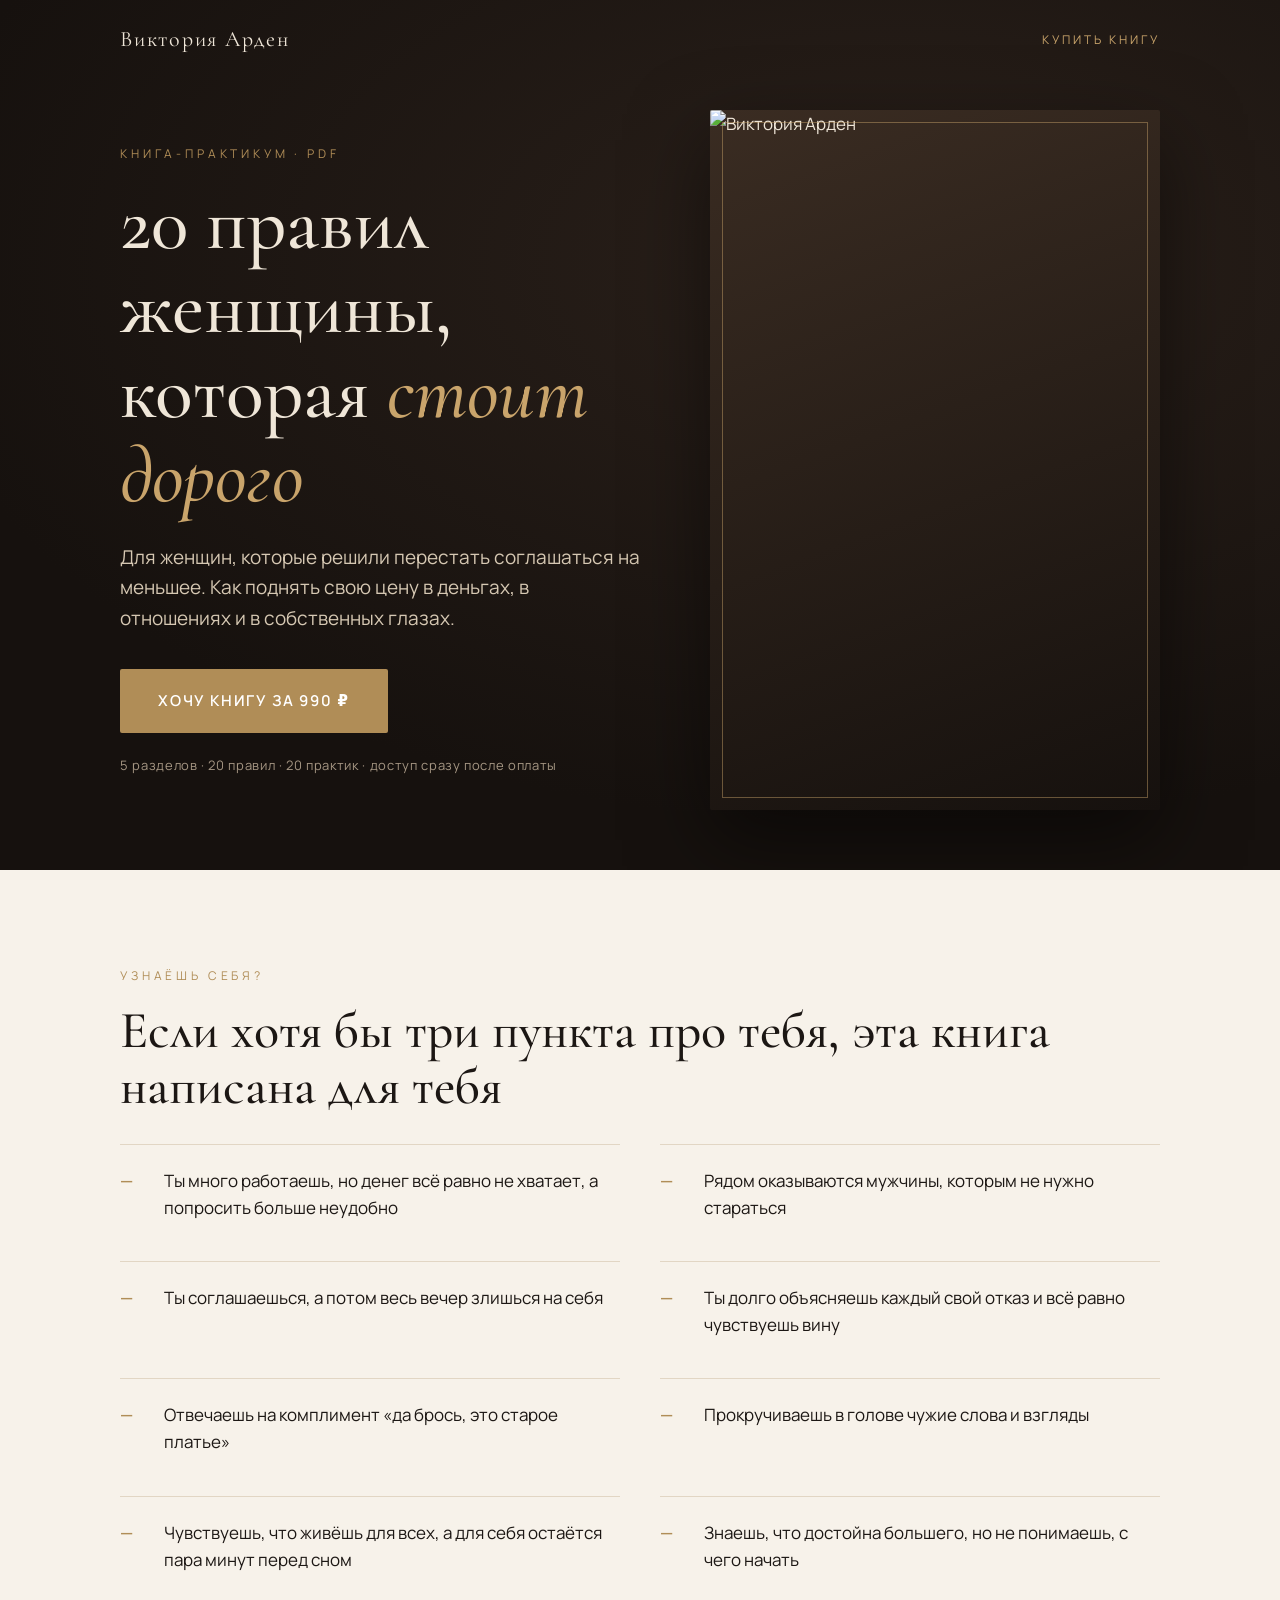
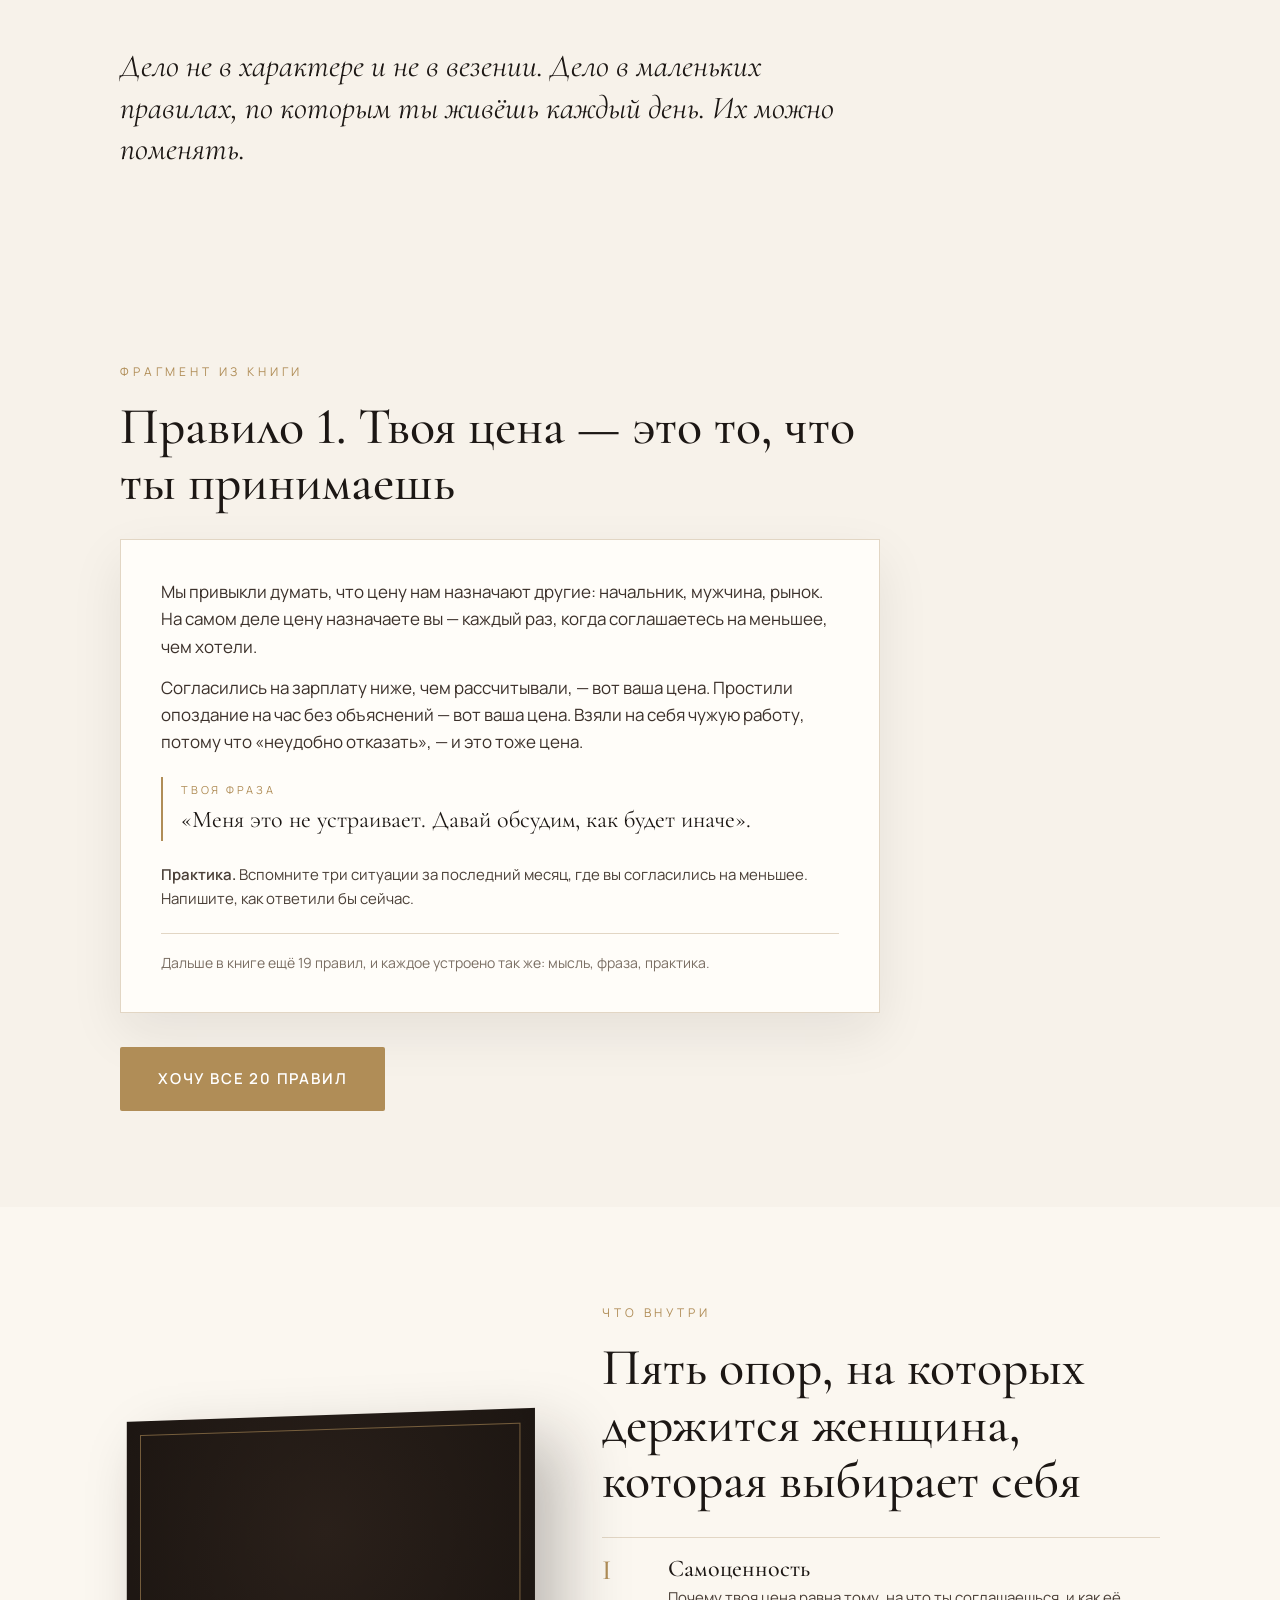
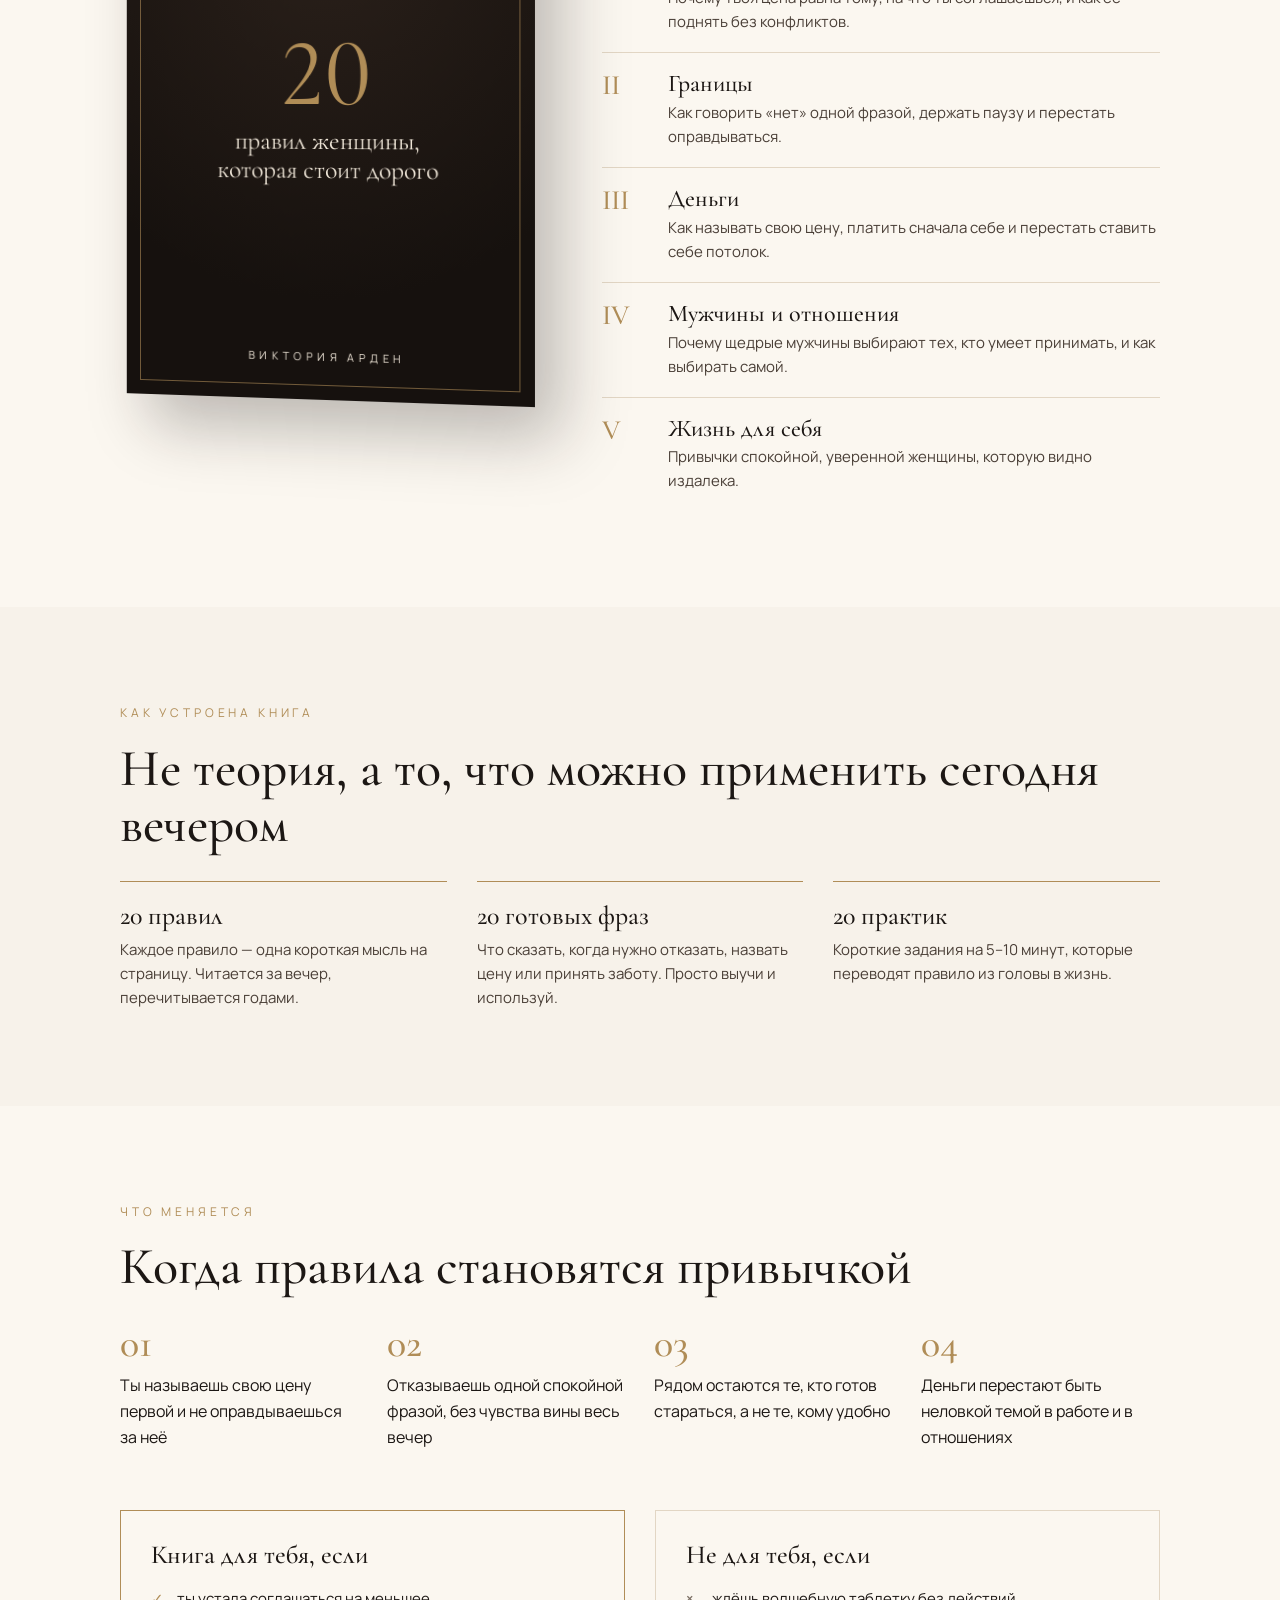
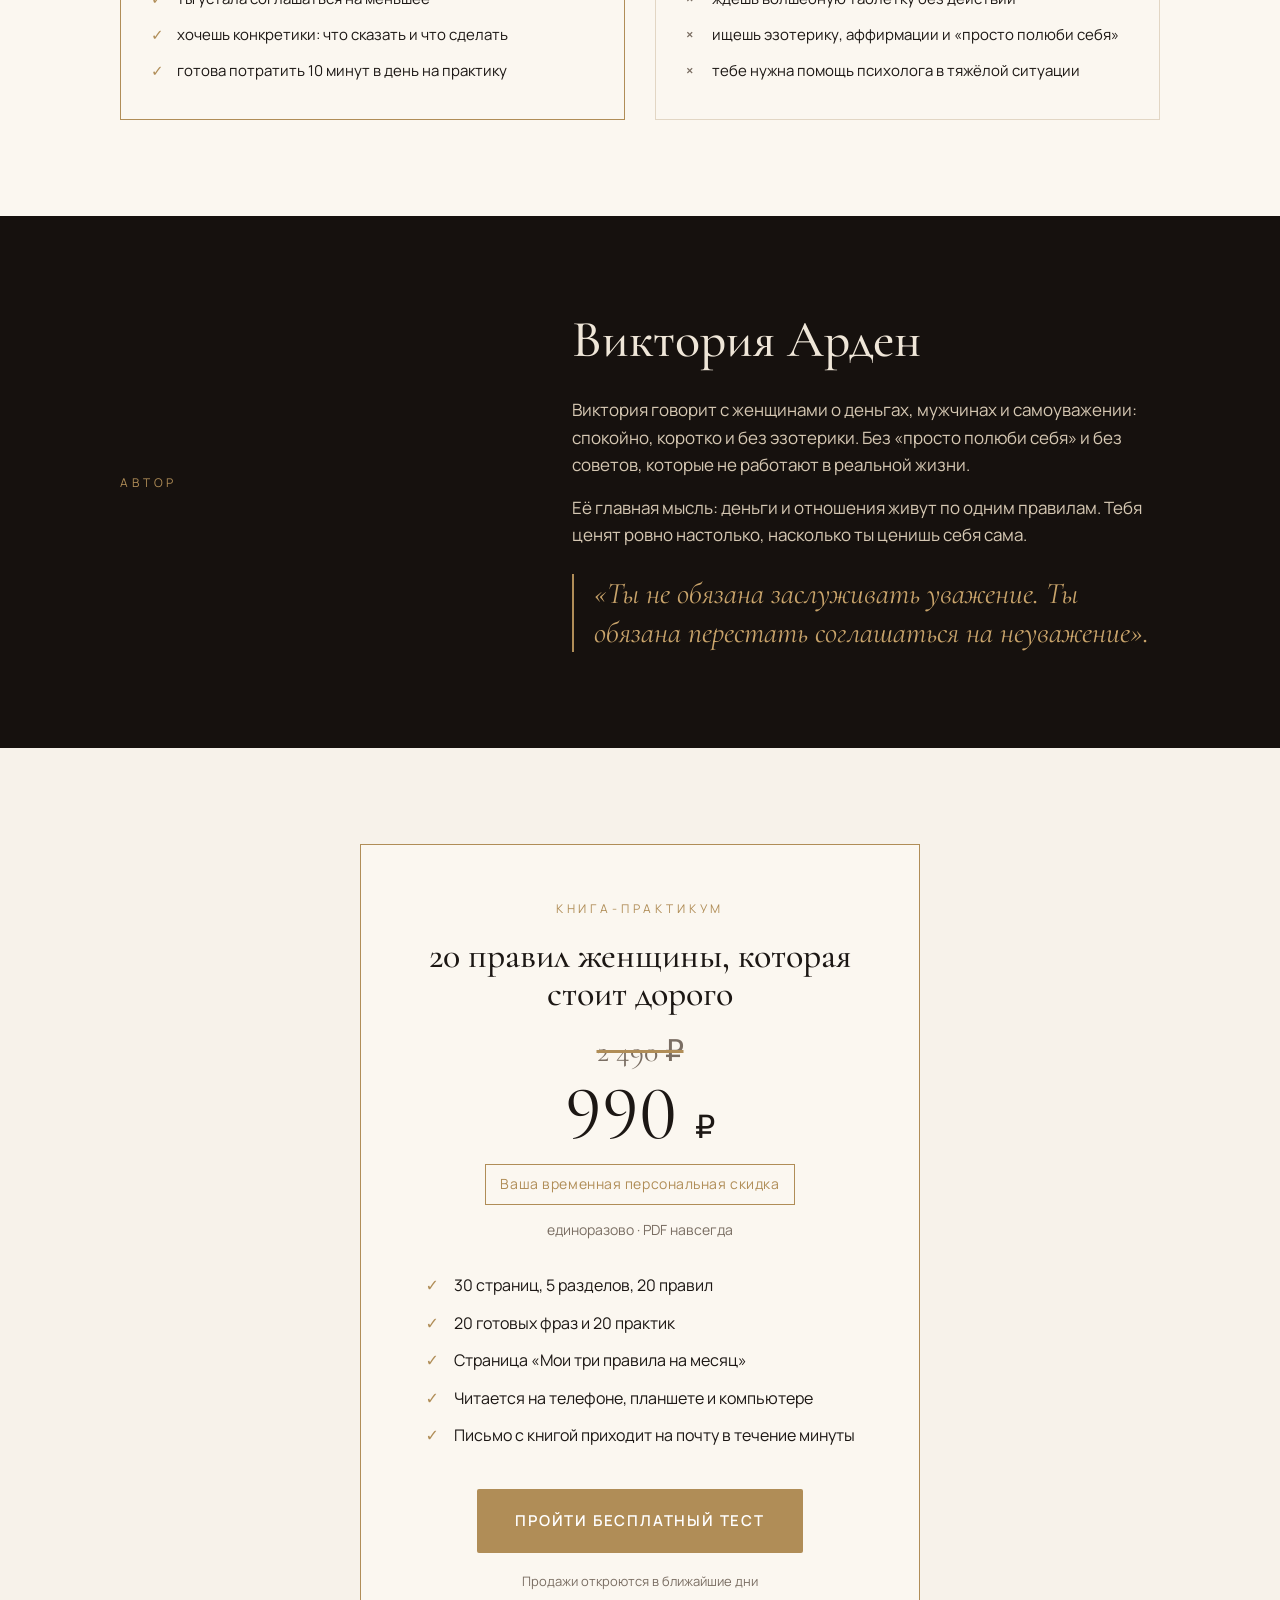
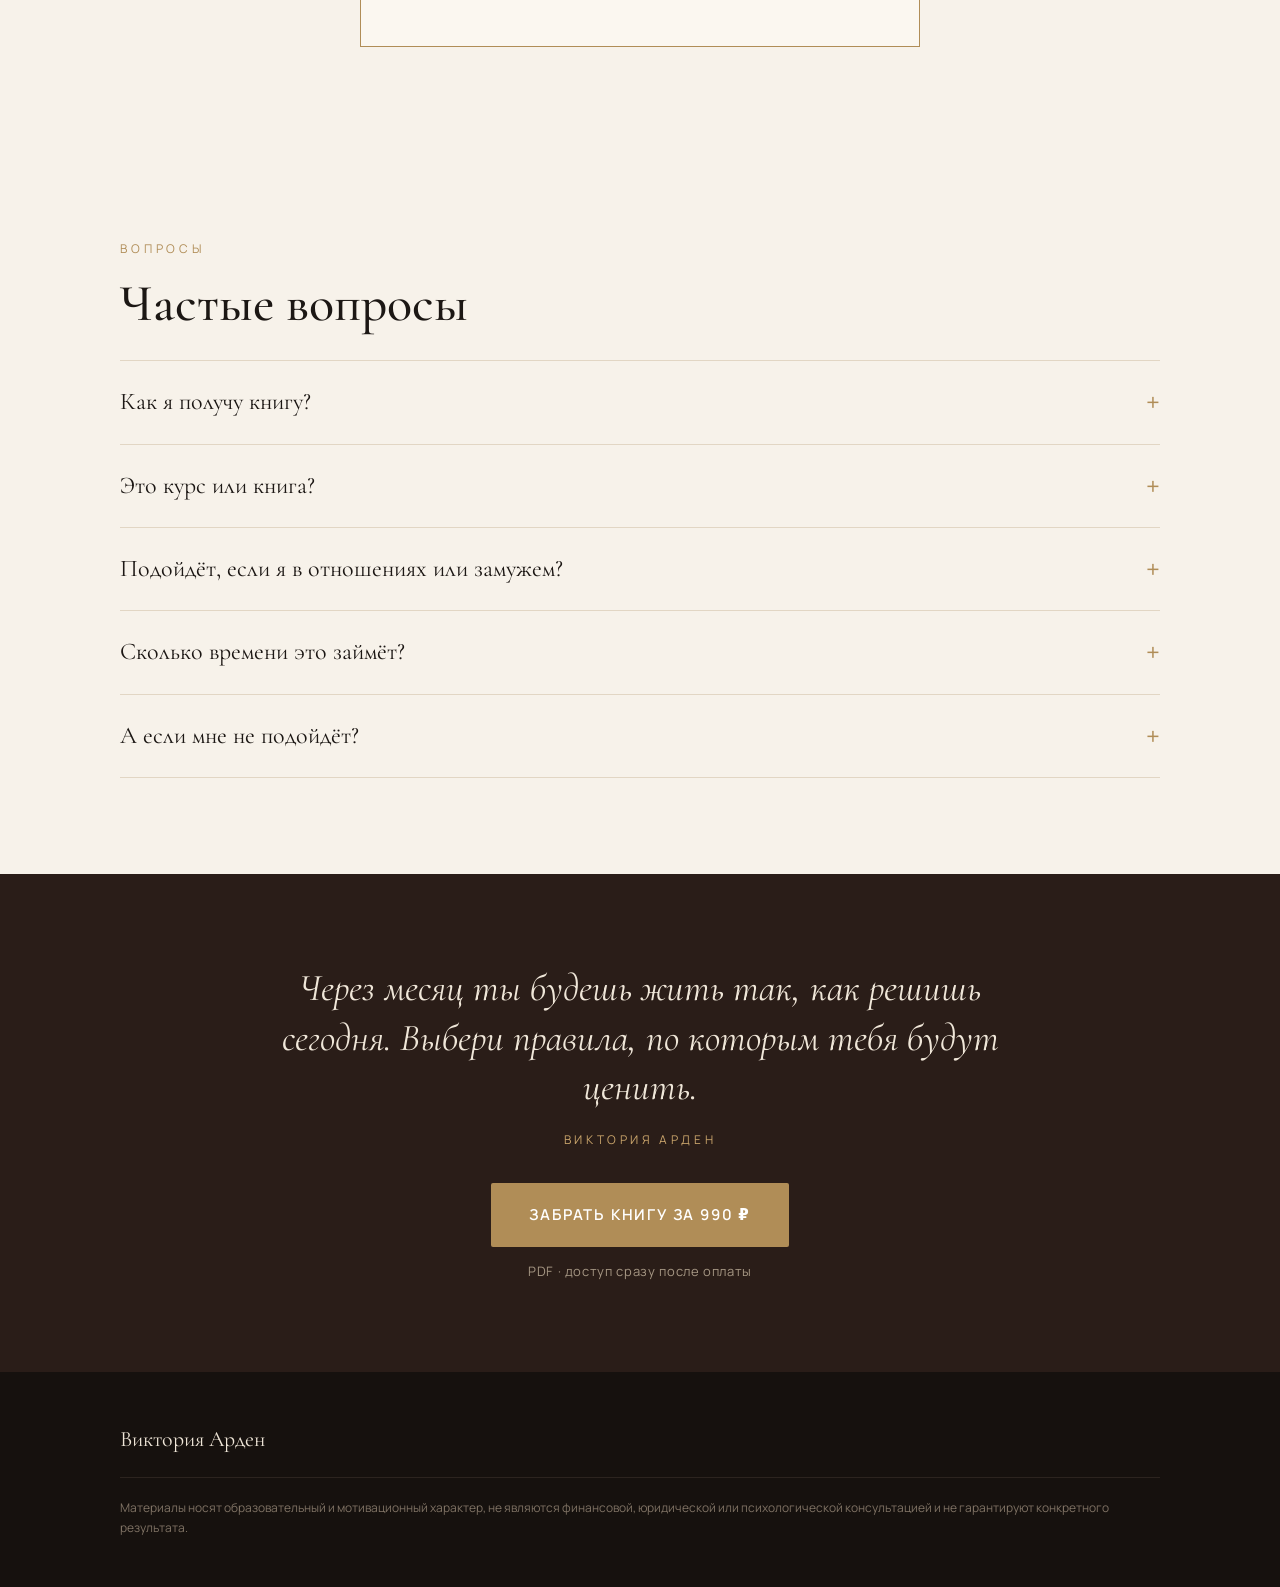
==== index.html @ bf42f896 "Add final call to action before footer Co-Authored-By: Claude Opus 5.5 (1M context) <noreply@anthrop" ====
<!doctype html>
<html lang="ru">
<head>
<meta charset="utf-8">
<meta name="viewport" content="width=device-width,initial-scale=1">
<title>20 правил женщины, которая стоит дорого — Виктория Арден</title>
<meta name="description" content="Книга-практикум Виктории Арден: 20 правил про деньги, мужчин и уважение к себе. PDF, доступ сразу после оплаты.">
<meta property="og:title" content="20 правил женщины, которая стоит дорого">
<meta property="og:description" content="Книга-практикум про деньги, мужчин и уважение к себе. 990&nbsp;₽ по стартовой цене, PDF навсегда.">
<link rel="stylesheet" href="style.css">
<script src="config.js"></script>
</head>
<body>

<header class="top"><div class="wrap"><div class="logo">Виктория Арден</div><a class="sm" href="#price">Купить книгу</a></div></header>

<section class="hero">
  <div class="wrap">
    <div>
      <div class="eyebrow">Книга-практикум · PDF</div>
      <h1>20 правил женщины, которая <em>стоит дорого</em></h1>
      <p class="lead">Для женщин, которые решили перестать соглашаться на меньшее. Как поднять свою цену в деньгах, в отношениях и в собственных глазах.</p>
      <a class="btn hero-buy" href="#price">Хочу книгу за 990&nbsp;₽</a>
      <div class="meta">5 разделов · 20 правил · 20 практик · доступ сразу после оплаты</div>
    </div>
    <div class="portrait">
      <img src="https://d8j0ntlcm91z4.cloudfront.net/user_3JpAUYgHEafrY0TdEruVPSYpAoP/hf_20261002_142903_53f943ce-415d-44e1-a7d0-747fc3f11f57.png" alt="Виктория Арден">
    </div>
  </div>
</section>

<section class="pains">
  <div class="wrap">
    <div class="eyebrow">Узнаёшь себя?</div>
    <h2>Если хотя бы три пункта про тебя, эта книга написана для тебя</h2>
    <ul>
      <li>Ты много работаешь, но денег всё равно не хватает, а попросить больше неудобно</li>
      <li>Рядом оказываются мужчины, которым не нужно стараться</li>
      <li>Ты соглашаешься, а потом весь вечер злишься на себя</li>
      <li>Ты долго объясняешь каждый свой отказ и всё равно чувствуешь вину</li>
      <li>Отвечаешь на комплимент «да брось, это старое платье»</li>
      <li>Прокручиваешь в голове чужие слова и взгляды</li>
      <li>Чувствуешь, что живёшь для всех, а для себя остаётся пара минут перед сном</li>
      <li>Знаешь, что достойна большего, но не понимаешь, с чего начать</li>
    </ul>
    <p class="after">Дело не в характере и не в везении. Дело в маленьких правилах, по которым ты живёшь каждый день. Их можно поменять.</p>
  </div>
</section>

<section class="excerpt">
  <div class="wrap">
    <div class="eyebrow">Фрагмент из книги</div>
    <h2>Правило 1. Твоя цена — это то, что ты принимаешь</h2>
    <div class="page">
      <p>Мы привыкли думать, что цену нам назначают другие: начальник, мужчина, рынок. На самом деле цену назначаете вы — каждый раз, когда соглашаетесь на меньшее, чем хотели.</p>
      <p>Согласились на зарплату ниже, чем рассчитывали, — вот ваша цена. Простили опоздание на час без объяснений — вот ваша цена. Взяли на себя чужую работу, потому что «неудобно отказать», — и это тоже цена.</p>
      <div class="phrase"><span>Твоя фраза</span>«Меня это не устраивает. Давай обсудим, как будет иначе».</div>
      <div class="practice"><b>Практика.</b> Вспомните три ситуации за последний месяц, где вы согласились на меньшее. Напишите, как ответили бы сейчас.</div>
      <div class="more">Дальше в книге ещё 19 правил, и каждое устроено так же: мысль, фраза, практика.</div>
    </div>
    <a class="btn" href="#price">Хочу все 20 правил</a>
  </div>
</section>

<section class="book">
  <div class="wrap">
    <div class="mock"><div class="n">20</div><div class="t">правил женщины,<br>которая стоит дорого</div><div class="a">Виктория Арден</div></div>
    <div>
      <div class="eyebrow">Что внутри</div>
      <h2>Пять опор, на которых держится женщина, которая выбирает себя</h2>
      <div class="parts">
        <div><b>I</b><div><h3>Самоценность</h3><p>Почему твоя цена равна тому, на что ты соглашаешься, и как её поднять без конфликтов.</p></div></div>
        <div><b>II</b><div><h3>Границы</h3><p>Как говорить «нет» одной фразой, держать паузу и перестать оправдываться.</p></div></div>
        <div><b>III</b><div><h3>Деньги</h3><p>Как называть свою цену, платить сначала себе и перестать ставить себе потолок.</p></div></div>
        <div><b>IV</b><div><h3>Мужчины и отношения</h3><p>Почему щедрые мужчины выбирают тех, кто умеет принимать, и как выбирать самой.</p></div></div>
        <div><b>V</b><div><h3>Жизнь для себя</h3><p>Привычки спокойной, уверенной женщины, которую видно издалека.</p></div></div>
      </div>
    </div>
  </div>
</section>

<section class="get">
  <div class="wrap">
    <div class="eyebrow">Как устроена книга</div>
    <h2>Не теория, а то, что можно применить сегодня вечером</h2>
    <div class="grid">
      <div><h3>20 правил</h3><p>Каждое правило — одна короткая мысль на страницу. Читается за вечер, перечитывается годами.</p></div>
      <div><h3>20 готовых фраз</h3><p>Что сказать, когда нужно отказать, назвать цену или принять заботу. Просто выучи и используй.</p></div>
      <div><h3>20 практик</h3><p>Короткие задания на 5–10 минут, которые переводят правило из головы в жизнь.</p></div>
    </div>
  </div>
</section>

<section class="results">
  <div class="wrap">
    <div class="eyebrow">Что меняется</div>
    <h2>Когда правила становятся привычкой</h2>
    <div class="grid4">
      <div><b>01</b><p>Ты называешь свою цену первой и не оправдываешься за неё</p></div>
      <div><b>02</b><p>Отказываешь одной спокойной фразой, без чувства вины весь вечер</p></div>
      <div><b>03</b><p>Рядом остаются те, кто готов стараться, а не те, кому удобно</p></div>
      <div><b>04</b><p>Деньги перестают быть неловкой темой в работе и в отношениях</p></div>
    </div>
    <div class="fit">
      <div><h3>Книга для тебя, если</h3><ul><li>ты устала соглашаться на меньшее</li><li>хочешь конкретики: что сказать и что сделать</li><li>готова потратить 10 минут в день на практику</li></ul></div>
      <div class="no"><h3>Не для тебя, если</h3><ul><li>ждёшь волшебную таблетку без действий</li><li>ищешь эзотерику, аффирмации и «просто полюби себя»</li><li>тебе нужна помощь психолога в тяжёлой ситуации</li></ul></div>
    </div>
  </div>
</section>

<section class="author">
  <div class="wrap">
    <div class="eyebrow" style="margin:0">Автор</div>
    <div>
      <h2>Виктория Арден</h2>
      <p>Виктория говорит с женщинами о деньгах, мужчинах и самоуважении: спокойно, коротко и без эзотерики. Без «просто полюби себя» и без советов, которые не работают в реальной жизни.</p>
      <p>Её главная мысль: деньги и отношения живут по одним правилам. Тебя ценят ровно настолько, насколько ты ценишь себя сама.</p>
      <blockquote class="quote">«Ты не обязана заслуживать уважение. Ты обязана перестать соглашаться на неуважение».</blockquote>
    </div>
  </div>
</section>

<section class="price" id="price">
  <div class="wrap">
    <div class="card">
      <div class="eyebrow">Книга-практикум</div>
      <h2 style="font-size:36px;margin-bottom:0">20 правил женщины, которая стоит дорого</h2>
      <div class="old">2&nbsp;490&nbsp;₽</div>
      <div class="sum">990 <small>₽</small></div>
      <div class="promo">Ваша временная персональная скидка</div>
      <div style="color:var(--muted);font-size:14px">единоразово · PDF навсегда</div>
      <ul>
        <li>30 страниц, 5 разделов, 20 правил</li>
        <li>20 готовых фраз и 20 практик</li>
        <li>Страница «Мои три правила на месяц»</li>
        <li>Читается на телефоне, планшете и компьютере</li>
        <li>Письмо с книгой приходит на почту в течение минуты</li>
      </ul>
      <br><a class="btn buy" href="#">Купить книгу</a>
      <div class="pay">Оплата картой, через СБП или зарубежной картой</div>
    </div>
  </div>
</section>

<section class="faq">
  <div class="wrap">
    <div class="eyebrow">Вопросы</div>
    <h2>Частые вопросы</h2>
    <details><summary>Как я получу книгу?</summary><p>Сразу после оплаты на указанную почту придёт письмо со ссылкой на PDF. Если письма нет, проверь папку «Спам» или напиши в поддержку.</p></details>
    <details><summary>Это курс или книга?</summary><p>Это книга-практикум в формате PDF. Её можно прочитать за один вечер, а практики выполнять в своём темпе.</p></details>
    <details><summary>Подойдёт, если я в отношениях или замужем?</summary><p>Да. Большая часть правил про самоуважение, границы и деньги и работает в любой ситуации.</p></details>
    <details><summary>Сколько времени это займёт?</summary><p>Прочитать книгу можно за вечер. Каждая практика занимает 5–10 минут: можно делать по одному правилу в день и закончить за три недели.</p></details>
    <details><summary>А если мне не подойдёт?</summary><p>Напиши нам в течение 14 дней после покупки, и мы разберёмся с твоим обращением. Подробности на странице <a href="refund.html">«Возврат и поддержка»</a>.</p></details>
    <details class="refund-q"><summary>Можно ли вернуть деньги?</summary><p>Условия возврата описаны на странице <a href="refund.html">«Возврат и поддержка»</a>.</p></details>
  </div>
</section>

<section class="final">
  <div class="wrap">
    <p class="serif">Через месяц ты будешь жить так, как решишь сегодня. Выбери правила, по которым тебя будут ценить.</p>
    <div class="sig">Виктория Арден</div>
    <a class="btn final-btn" href="#price">Забрать книгу за 990&nbsp;₽</a>
    <div class="fmeta">PDF · доступ сразу после оплаты</div>
  </div>
</section>

<footer>
  <div class="wrap">
    <div class="serif" style="font-size:22px;color:#efe6d8">Виктория Арден</div>
    <nav><a href="oferta.html">Договор оферты</a><a href="privacy.html">Политика конфиденциальности</a><a href="refund.html">Возврат и поддержка</a><a class="support" href="#">Поддержка</a></nav>
    <div class="disc">Материалы носят образовательный и мотивационный характер, не являются финансовой, юридической или психологической консультацией и не гарантируют конкретного результата. <span class="seller"></span></div>
  </div>
</footer>

<a class="stickybar" href="#price"><span>Книга за <b>990&nbsp;₽</b> <s>2&nbsp;490&nbsp;₽</s></span><em>Забрать</em></a>
<script>
// Нижняя панель покупки на телефоне: видна после первого экрана, прячется у блока с ценой
(function(){
  var bar=document.querySelector('.stickybar'), price=document.getElementById('price');
  function upd(){var r=price.getBoundingClientRect();var show=window.scrollY>window.innerHeight*0.8 && !(r.top<window.innerHeight && r.bottom>0);bar.classList.toggle('on',show);}
  window.addEventListener('scroll',upd,{passive:true});upd();
})();
const ready = v => v && !/ЗАМЕНИТЬ|000000000000|ФИО/.test(v);
if (ready(SITE.buyUrl)) {
  document.querySelectorAll('a.buy').forEach(a=>a.href=SITE.buyUrl);
} else {
  // Оплата ещё не подключена: вместо покупки ведём на бесплатный тест
  document.querySelectorAll('a.buy').forEach(a=>{a.href='test.html?t=kapital';a.textContent='Пройти бесплатный тест'});
  document.querySelectorAll('.pay').forEach(p=>p.textContent='Продажи откроются в ближайшие дни');
}
if (ready(SITE.email)) {
  document.querySelectorAll('a.support').forEach(a=>{a.href='mailto:'+SITE.email;a.textContent=SITE.email});
} else {
  document.querySelectorAll('a.support').forEach(a=>a.remove());
}
if (ready(SITE.seller)) {
  document.querySelectorAll('.seller').forEach(s=>s.textContent='Продавец: '+SITE.seller+'.');
} else {
  // Реквизиты не заполнены: документы пока не показываем
  document.querySelectorAll('footer nav a, .refund-q').forEach(a=>a.remove());
}
</script>
</body>
</html>
---- style.css ----
@import url('fonts/fonts.css');
:root{--ink:#1c1714;--paper:#f7f2ea;--card:#fbf7f0;--gold:#b08d57;--gold2:#c9a46b;--muted:#7a6e63;--dark:#16110e;--line:#e2d6c4}
*{box-sizing:border-box;margin:0;padding:0}
html{scroll-behavior:smooth}
body{font-family:'Manrope',system-ui,sans-serif;color:var(--ink);background:var(--paper);font-size:17px;line-height:1.6;-webkit-font-smoothing:antialiased}
.serif{font-family:'Cormorant Garamond',Georgia,serif}
.wrap{max-width:1080px;margin:0 auto;padding:0 20px}
a{color:inherit}
.eyebrow{font-size:12px;letter-spacing:.32em;text-transform:uppercase;color:var(--gold);margin-bottom:18px}
h1,h2,h3{font-family:'Cormorant Garamond',Georgia,serif;font-weight:500;line-height:1.08}
h2{font-size:clamp(34px,5vw,52px);margin-bottom:28px}
.btn{display:inline-block;background:var(--gold);color:#fff;text-decoration:none;font-weight:600;font-size:15px;letter-spacing:.12em;text-transform:uppercase;padding:20px 38px;border-radius:2px;transition:background .2s,transform .2s;border:0;cursor:pointer}
.btn:hover{background:#9a7746;transform:translateY(-1px)}
.btn.ghost{background:transparent;border:1px solid var(--gold);color:var(--gold)}
section{padding:96px 0}
/* header */
.top{position:absolute;top:0;left:0;right:0;z-index:5;padding:22px 0}
.top .wrap{display:flex;justify-content:space-between;align-items:center}
.logo{font-family:'Cormorant Garamond',serif;font-size:22px;letter-spacing:.08em;color:#efe6d8}
.top a.sm{font-size:12px;letter-spacing:.25em;text-transform:uppercase;color:var(--gold2);text-decoration:none}
/* hero */
.hero{background:radial-gradient(120% 100% at 70% 30%,#2a201a 0%,var(--dark) 65%);color:#efe6d8;padding:0;min-height:92vh;display:flex;align-items:center;position:relative;overflow:hidden}
.hero .wrap{display:grid;grid-template-columns:1.1fr .9fr;gap:40px;align-items:center;padding-top:110px;padding-bottom:60px}
.hero h1{font-size:clamp(44px,6.4vw,78px);margin-bottom:24px}
.hero h1 em{color:var(--gold2);font-style:italic}
.hero p.lead{font-size:19px;color:#d6c8b3;max-width:520px;margin-bottom:36px}
.hero .meta{margin-top:22px;font-size:13px;color:#a59683;letter-spacing:.05em}
.portrait{background:linear-gradient(160deg,#3a2c22,#16110e);position:relative;aspect-ratio:9/14;max-height:78vh;border-radius:2px;overflow:hidden;box-shadow:0 30px 80px rgba(0,0,0,.5)}
.portrait img{width:100%;height:100%;object-fit:cover;display:block}
.portrait:after{content:'';position:absolute;inset:12px;border:1px solid rgba(201,164,107,.45);pointer-events:none}
.badge{position:absolute;left:16px;bottom:16px;background:rgba(22,17,14,.78);color:#e8dcc8;font-size:11px;letter-spacing:.2em;text-transform:uppercase;padding:8px 12px;backdrop-filter:blur(4px)}
/* pains */
.pains ul{list-style:none;display:grid;grid-template-columns:1fr 1fr;gap:18px 40px;margin-top:10px}
.pains li{padding:22px 0 22px 44px;border-top:1px solid var(--line);position:relative;font-size:17px}
.pains li:before{content:'—';position:absolute;left:0;top:22px;color:var(--gold);font-weight:600}
.pains .after{margin-top:50px;font-family:'Cormorant Garamond',serif;font-style:italic;font-size:clamp(24px,3vw,32px);line-height:1.3;max-width:760px}
/* book */
.book{background:var(--card)}
.book .wrap{display:grid;grid-template-columns:.85fr 1.15fr;gap:70px;align-items:center}
.mock{aspect-ratio:148/210;background:radial-gradient(120% 90% at 50% 20%,#2a201a 0%,var(--dark) 70%);color:#efe6d8;position:relative;display:flex;flex-direction:column;justify-content:center;align-items:center;text-align:center;padding:30px;box-shadow:24px 30px 60px rgba(28,23,20,.28);transform:perspective(1200px) rotateY(-8deg)}
.mock:before{content:'';position:absolute;inset:14px;border:1px solid rgba(176,141,87,.6)}
.mock .n{font-family:'Cormorant Garamond',serif;font-size:96px;line-height:.9;color:var(--gold);font-variant-numeric:lining-nums}
.mock .t{font-family:'Cormorant Garamond',serif;font-size:26px;line-height:1.1;margin-top:10px}
.mock .a{position:absolute;bottom:34px;font-size:11px;letter-spacing:.4em;text-transform:uppercase}
.parts{counter-reset:p}
.parts>div{display:grid;grid-template-columns:56px 1fr;gap:10px;padding:18px 0;border-top:1px solid var(--line)}
.parts b{font-family:'Cormorant Garamond',serif;font-size:28px;color:var(--gold);font-weight:500;line-height:1}
.parts h3{font-size:24px;margin-bottom:4px}
.parts p{font-size:15px;color:#4a3f37}
/* what you get */
.get .grid{display:grid;grid-template-columns:repeat(3,1fr);gap:30px}
.get .grid div{border-top:1px solid var(--gold);padding-top:20px}
.get h3{font-size:26px;margin-bottom:8px}
.get p{font-size:15px;color:#4a3f37}
/* author */
.author{background:var(--dark);color:#efe6d8}
.author .wrap{display:grid;grid-template-columns:.8fr 1.2fr;gap:60px;align-items:center}
.author p{color:#d6c8b3;margin-bottom:16px}
.author .note{font-size:13px;color:#a59683;border-left:2px solid var(--gold);padding-left:14px;margin-top:22px}
/* price */
.price{text-align:center}
.price .card{max-width:560px;margin:0 auto;background:var(--card);border:1px solid var(--gold);padding:54px 40px;position:relative}
.price .sum{font-family:'Cormorant Garamond',serif;font-size:76px;line-height:1;margin:14px 0 6px;font-variant-numeric:lining-nums}
.price .sum small{font-size:32px}
.price .old{font-family:'Cormorant Garamond',serif;font-size:30px;color:var(--muted);text-decoration:line-through;text-decoration-color:var(--gold);margin-top:14px}
.price .old+.sum{margin-top:0}
.price .promo{display:inline-block;margin:6px 0 14px;font-size:14px;letter-spacing:.04em;color:var(--gold);border:1px solid var(--gold);padding:8px 14px}
.price .timer{display:block;font-weight:600;font-size:15px;color:var(--ink);font-variant-numeric:tabular-nums;margin-top:2px}
.price .timer:empty{display:none}
.price ul{list-style:none;margin:26px 0 34px;text-align:left;display:inline-block}
.price li{padding:6px 0 6px 28px;position:relative;font-size:16px}
.price li:before{content:'✓';position:absolute;left:0;color:var(--gold);font-weight:700}
.price .pay{margin-top:18px;font-size:13px;color:var(--muted)}
/* faq */
.faq details{border-top:1px solid var(--line);padding:22px 0}
.faq details:last-child{border-bottom:1px solid var(--line)}
.faq summary{cursor:pointer;font-family:'Cormorant Garamond',serif;font-size:24px;list-style:none;display:flex;justify-content:space-between;gap:20px}
.faq summary:after{content:'+';color:var(--gold);font-family:'Manrope';font-size:24px}
.faq details[open] summary:after{content:'–'}
.faq details p{margin-top:12px;color:#4a3f37;max-width:760px}
/* final cta */
.final{background:#2a1d18;color:#efe6d8;text-align:center;padding:90px 0}
.final p{font-size:clamp(26px,3.4vw,38px);line-height:1.3;max-width:760px;margin:0 auto 18px;font-style:italic}
.final .sig{font-size:12px;letter-spacing:.3em;text-transform:uppercase;color:var(--gold2);margin-bottom:34px}
.final .fmeta{margin-top:14px;font-size:13px;color:#a59683;letter-spacing:.05em}
/* footer */
footer{background:var(--dark);color:#a59683;font-size:13px;padding:50px 0}
footer .wrap{display:flex;flex-wrap:wrap;gap:20px 40px;justify-content:space-between}
footer nav{display:flex;flex-wrap:wrap;gap:12px 26px}
footer a{color:#d6c8b3;text-decoration:none}
footer .disc{flex-basis:100%;font-size:12px;line-height:1.6;color:#7f7264;border-top:1px solid #2c241f;padding-top:20px}
/* doc pages */
.doc{max-width:760px;margin:0 auto;padding:60px 20px 90px}
.doc h1{font-size:44px;margin-bottom:24px}
.doc h2{font-size:26px;margin:30px 0 10px}
.doc p,.doc li{margin-bottom:10px;font-size:16px}
.doc ul{padding-left:20px}
.doc .fill{background:#f1e4cc;padding:0 4px}
.back{display:inline-block;margin-bottom:30px;font-size:12px;letter-spacing:.25em;text-transform:uppercase;color:var(--gold);text-decoration:none}
/* excerpt */
.excerpt{background:var(--paper)}
.excerpt h2{max-width:760px;font-variant-numeric:lining-nums}
.excerpt .page{max-width:760px;background:#fffdf9;border:1px solid var(--line);padding:38px 40px;margin-bottom:34px;box-shadow:0 20px 50px rgba(28,23,20,.08)}
.excerpt .page p{margin-bottom:14px;color:#3b302a}
.excerpt .phrase{border-left:2px solid var(--gold);padding:6px 0 6px 18px;margin:22px 0;font-family:'Cormorant Garamond',serif;font-size:24px;line-height:1.3}
.excerpt .phrase span{display:block;font-family:'Manrope',sans-serif;font-size:11px;letter-spacing:.25em;text-transform:uppercase;color:var(--gold);margin-bottom:6px}
.excerpt .practice{font-size:15px;color:#4a3f37}
.excerpt .more{margin-top:22px;padding-top:18px;border-top:1px solid var(--line);font-size:14px;color:var(--muted)}
/* results */
.results{background:var(--card)}
.results .grid4{display:grid;grid-template-columns:repeat(4,1fr);gap:28px;margin-bottom:60px}
.results .grid4 b{display:block;font-family:'Cormorant Garamond',serif;font-size:40px;font-weight:500;color:var(--gold);line-height:1;margin-bottom:10px}
.results .grid4 p{font-size:16px}
.results .fit{display:grid;grid-template-columns:1fr 1fr;gap:30px}
.results .fit>div{border:1px solid var(--gold);padding:30px}
.results .fit .no{border-color:var(--line)}
.results .fit h3{font-size:26px;margin-bottom:12px}
.results .fit ul{list-style:none}
.results .fit li{padding:6px 0 6px 26px;position:relative;font-size:15px}
.results .fit li:before{content:'✓';position:absolute;left:0;color:var(--gold);font-weight:700}
.results .fit .no li:before{content:'×';color:var(--muted)}
.author .quote{font-family:'Cormorant Garamond',serif;font-style:italic;font-size:clamp(24px,3vw,30px);line-height:1.3;color:var(--gold2);border-left:2px solid var(--gold);padding-left:20px;margin-top:26px}
/* sticky bar (mobile) */
.stickybar{display:none}
@media (max-width:820px){
  .stickybar{display:flex;position:fixed;left:12px;right:12px;bottom:12px;z-index:20;justify-content:space-between;align-items:center;gap:12px;background:var(--dark);color:#efe6d8;text-decoration:none;padding:12px 12px 12px 18px;border:1px solid rgba(201,164,107,.5);box-shadow:0 12px 30px rgba(0,0,0,.35);transform:translateY(140%);transition:transform .3s}
  .stickybar.on{transform:none}
  body{padding-bottom:84px}
  footer{margin-bottom:-84px;padding-bottom:134px}
  .stickybar b{color:var(--gold2)}
  .stickybar s{color:#7f7264;font-size:13px;margin-left:4px}
  .stickybar em{font-style:normal;background:var(--gold);color:#fff;font-size:12px;font-weight:600;letter-spacing:.12em;text-transform:uppercase;padding:12px 16px}
  .results .grid4{grid-template-columns:1fr 1fr}
  .results .fit{grid-template-columns:1fr}
  .excerpt .page{padding:26px 22px}
}
@media (max-width:820px){
  section{padding:70px 0}
  .hero .wrap,.book .wrap,.author .wrap{grid-template-columns:1fr;gap:40px}
  .hero .wrap{padding-top:90px}
  .portrait{max-height:none;max-width:420px}
  .pains ul,.get .grid{grid-template-columns:1fr}
  .mock{max-width:300px;margin:0 auto;transform:none}
  .price .card{padding:40px 22px}
}
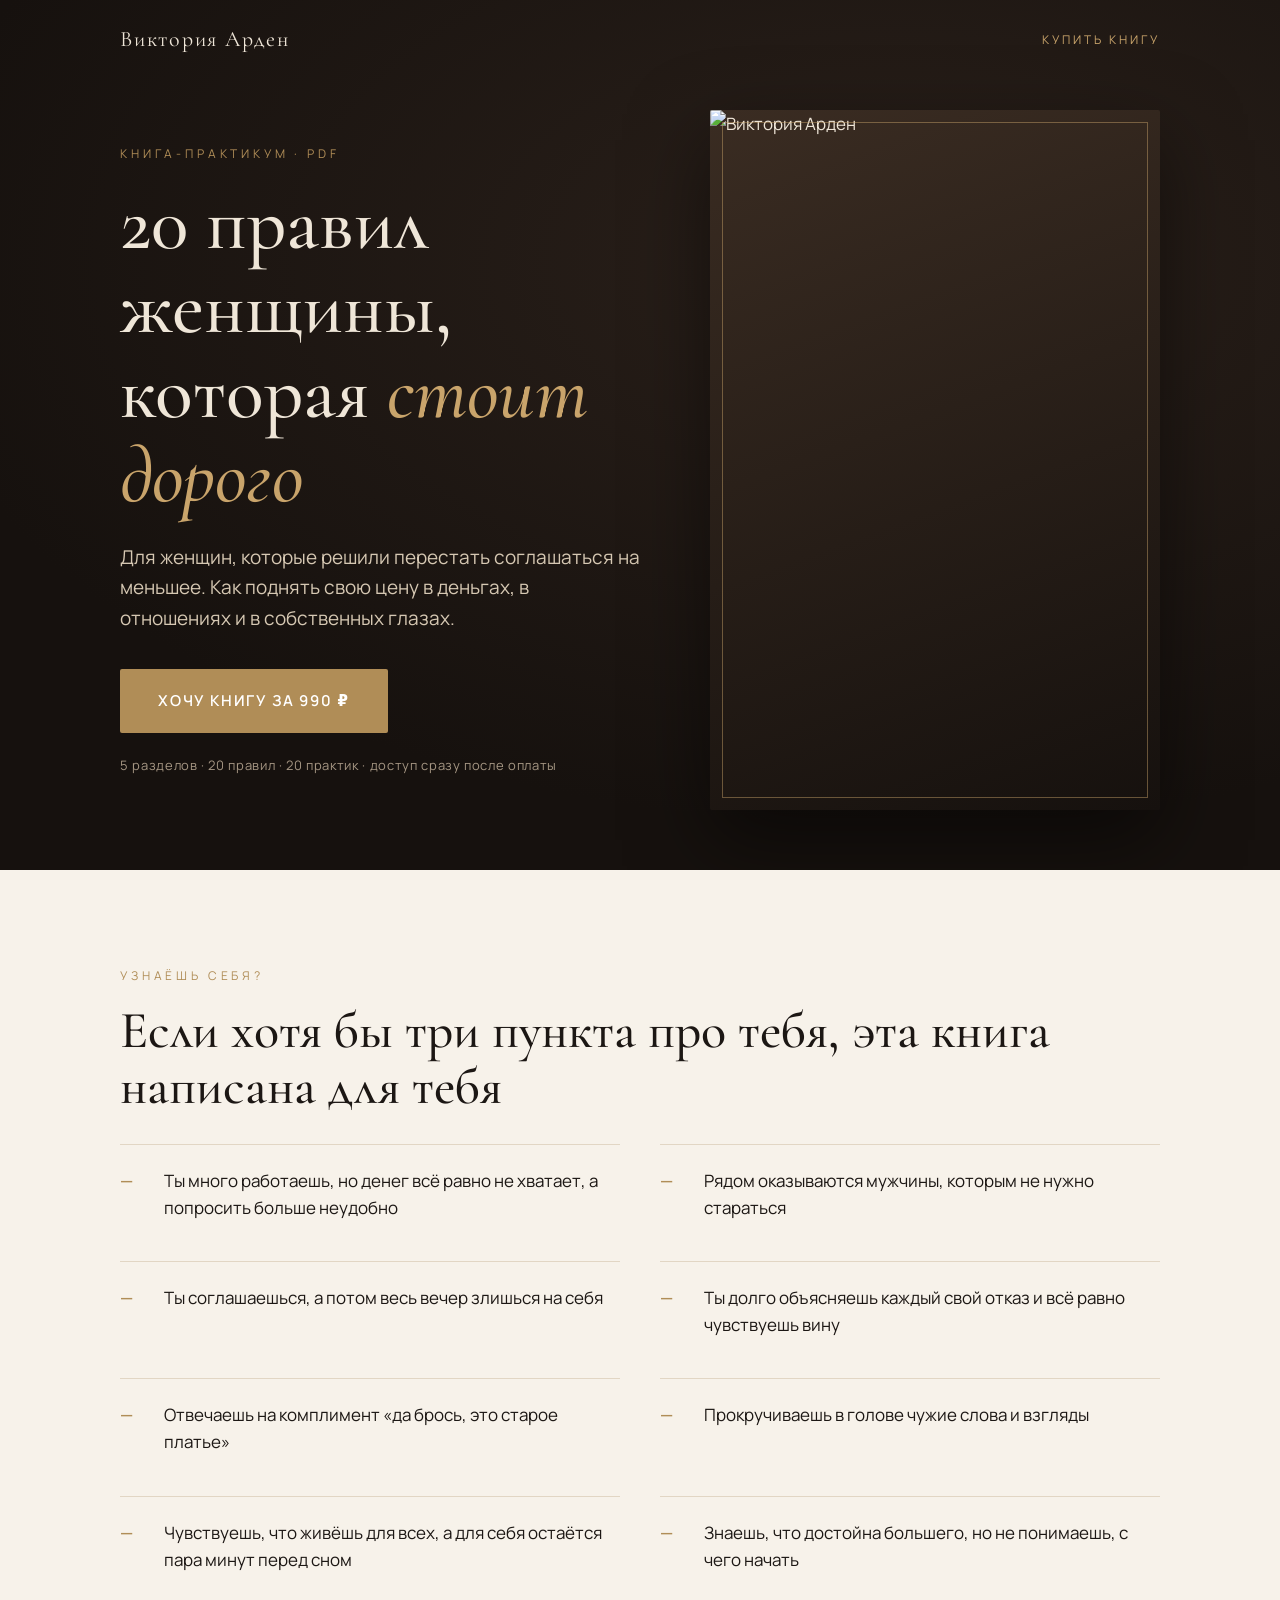
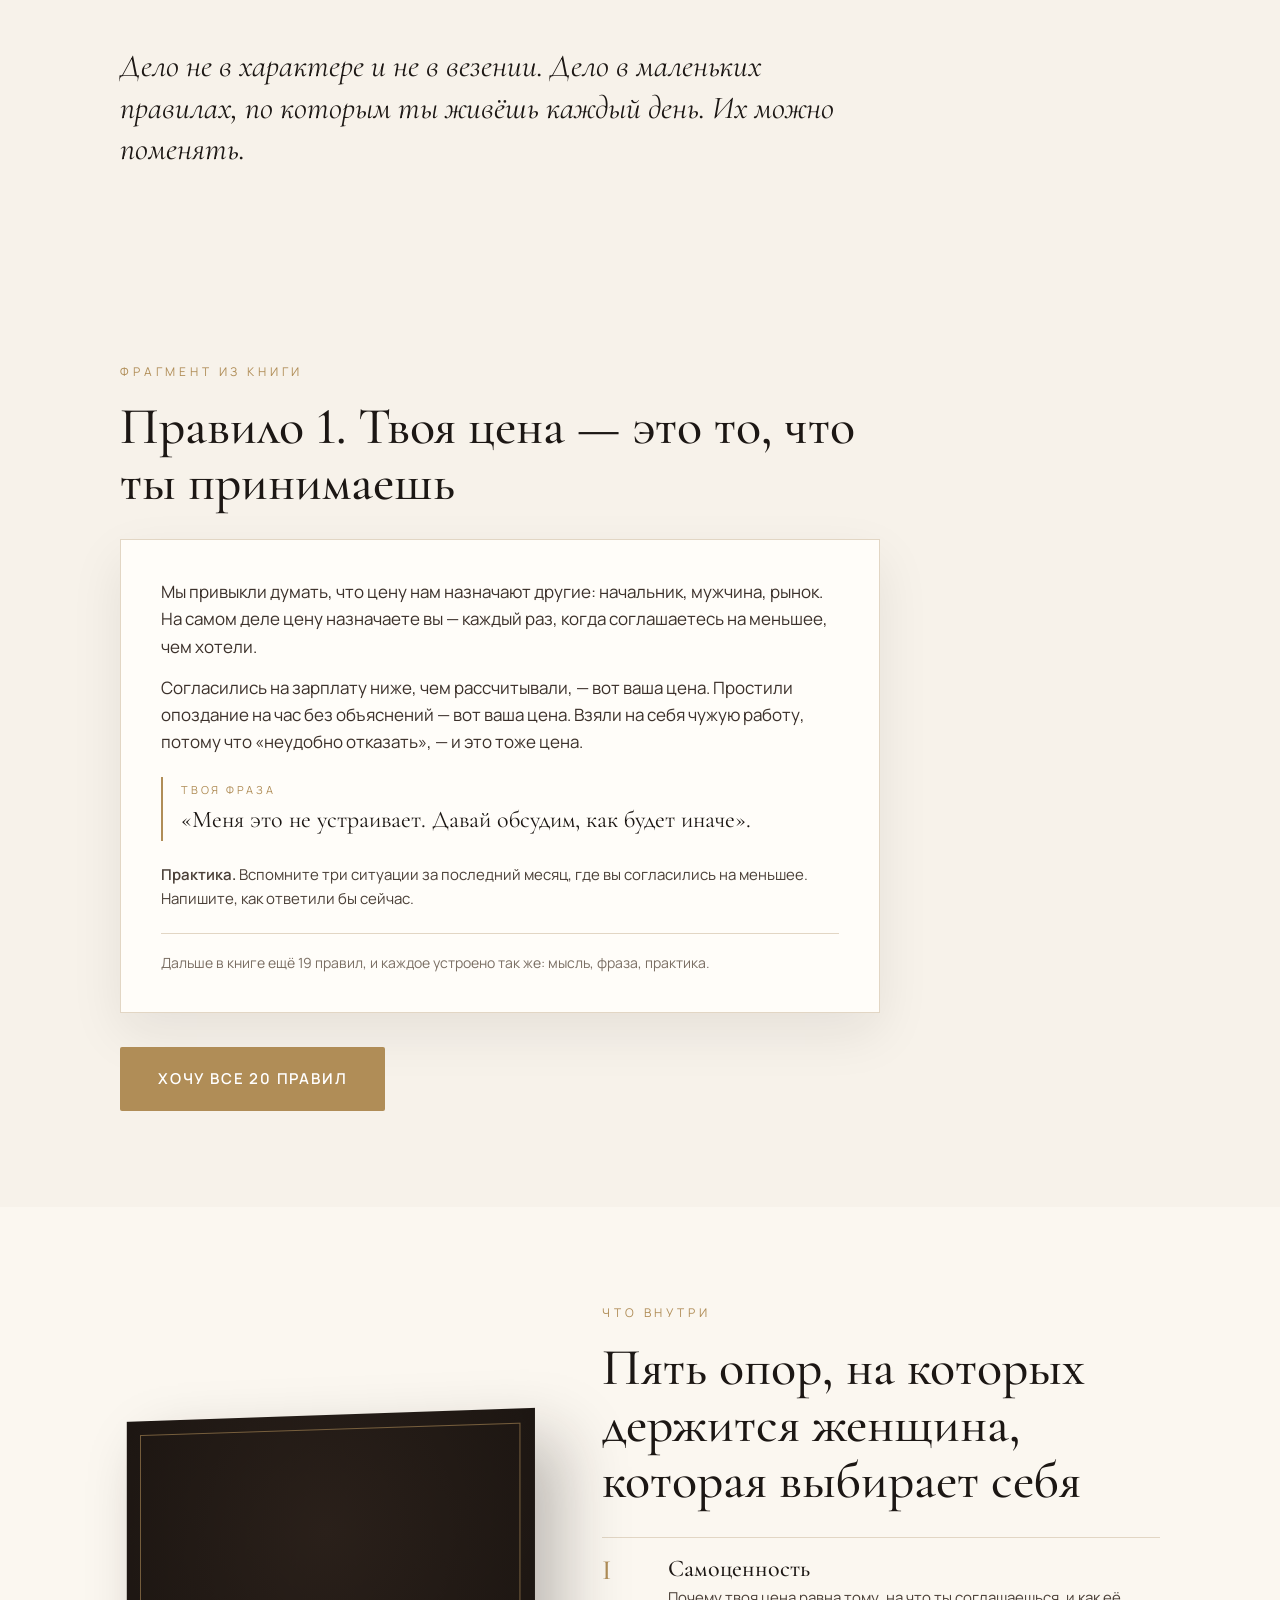
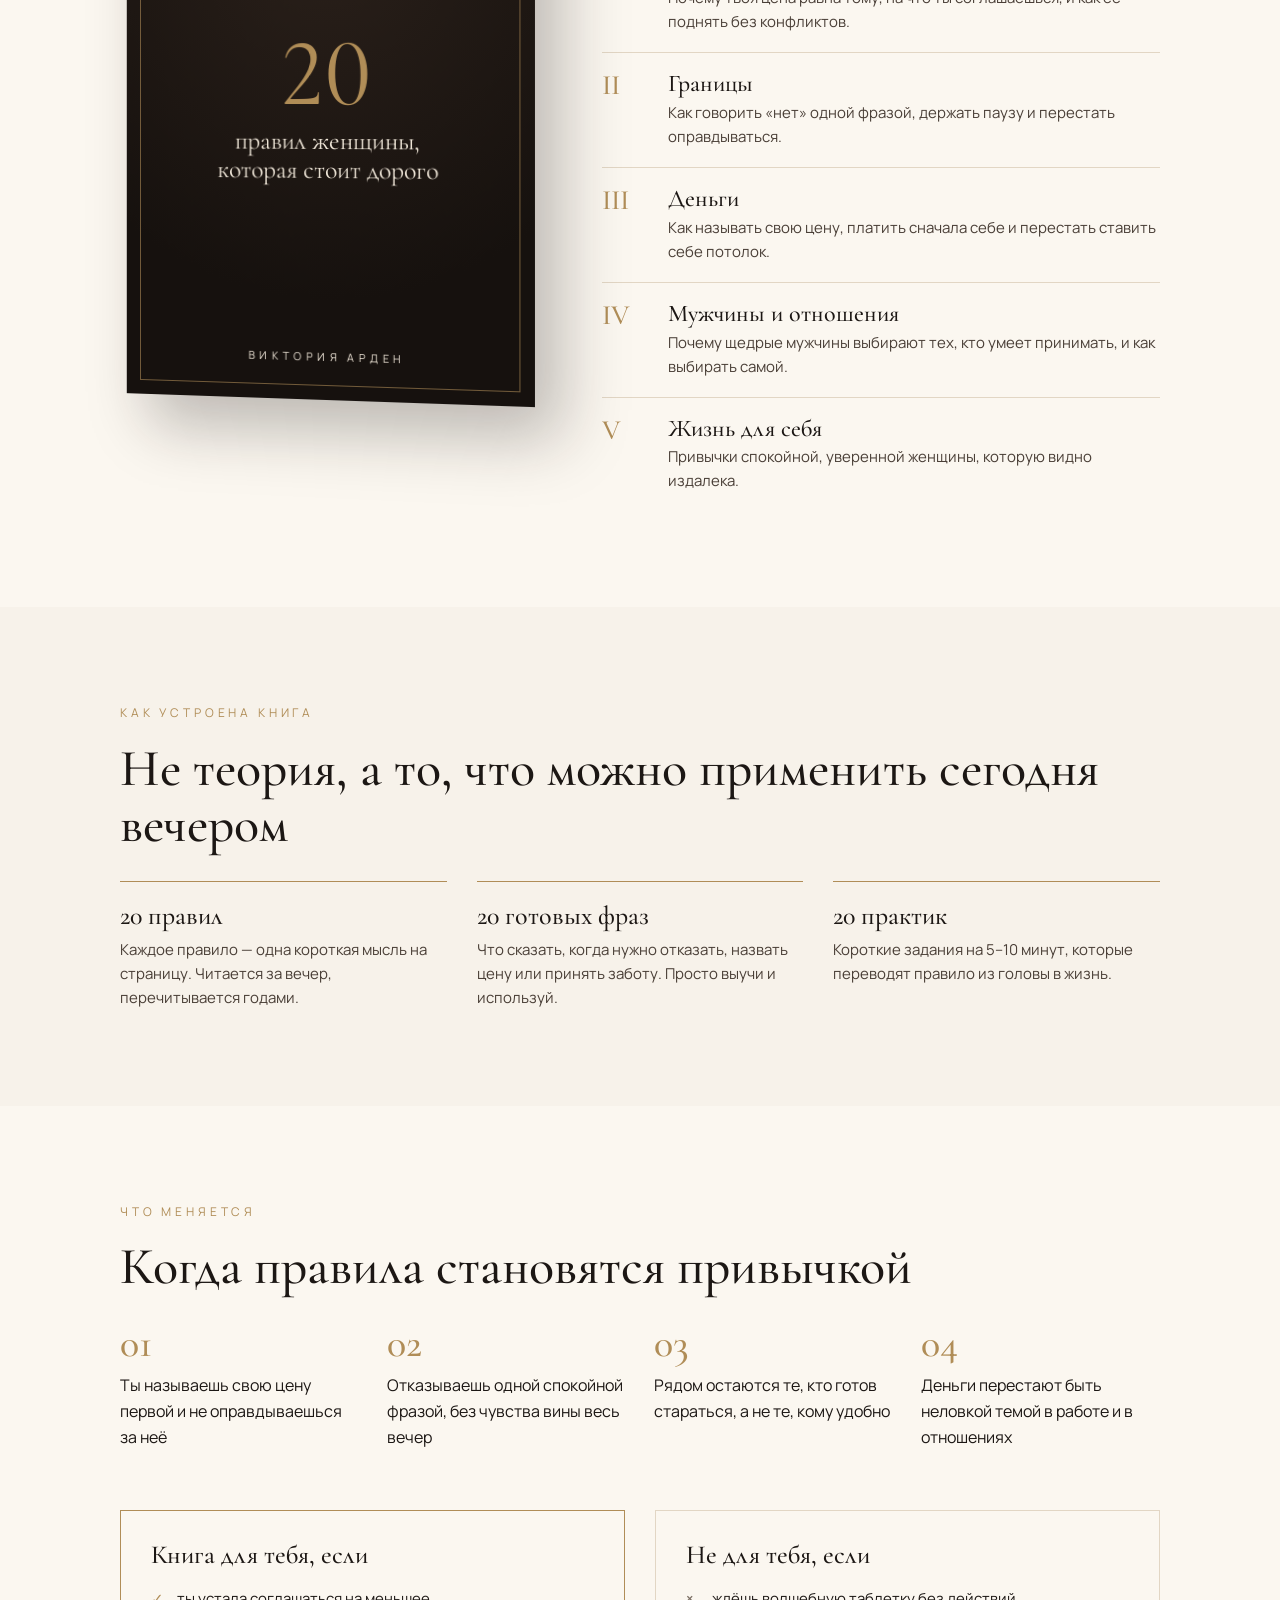
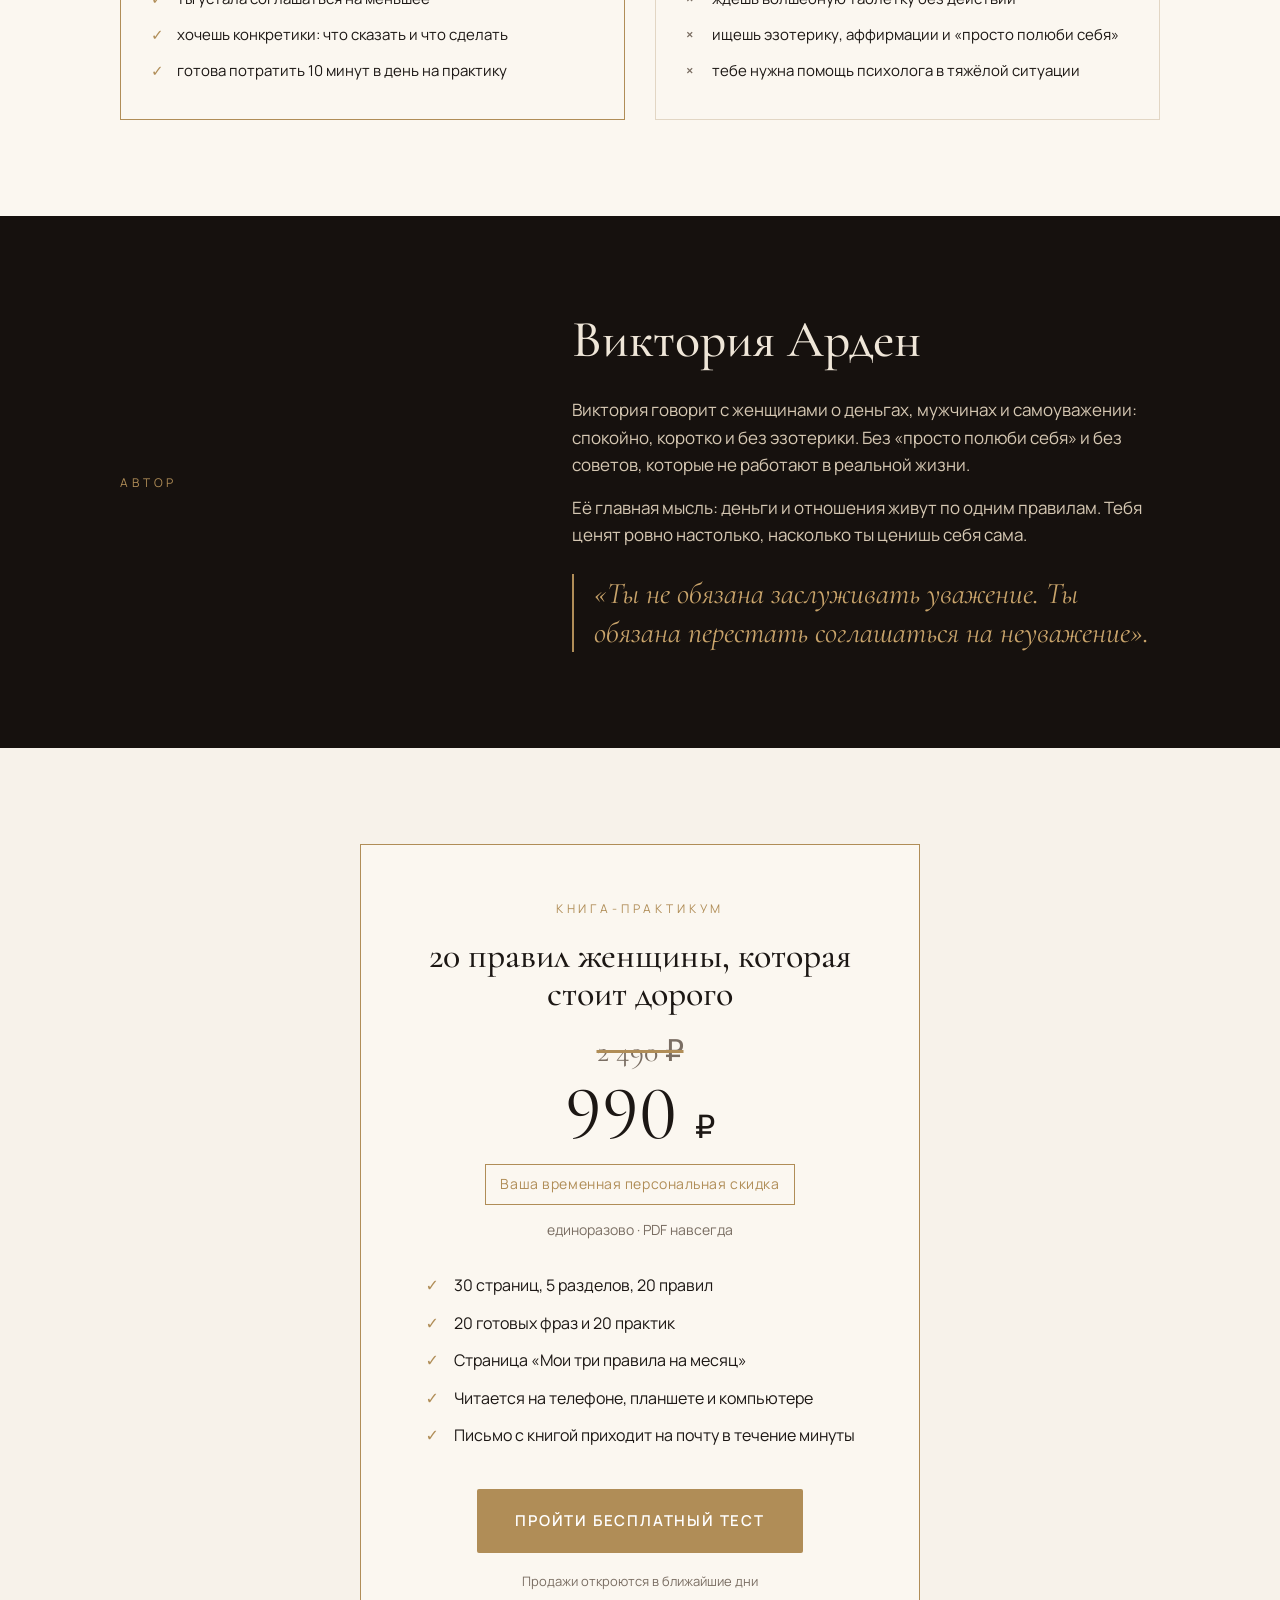
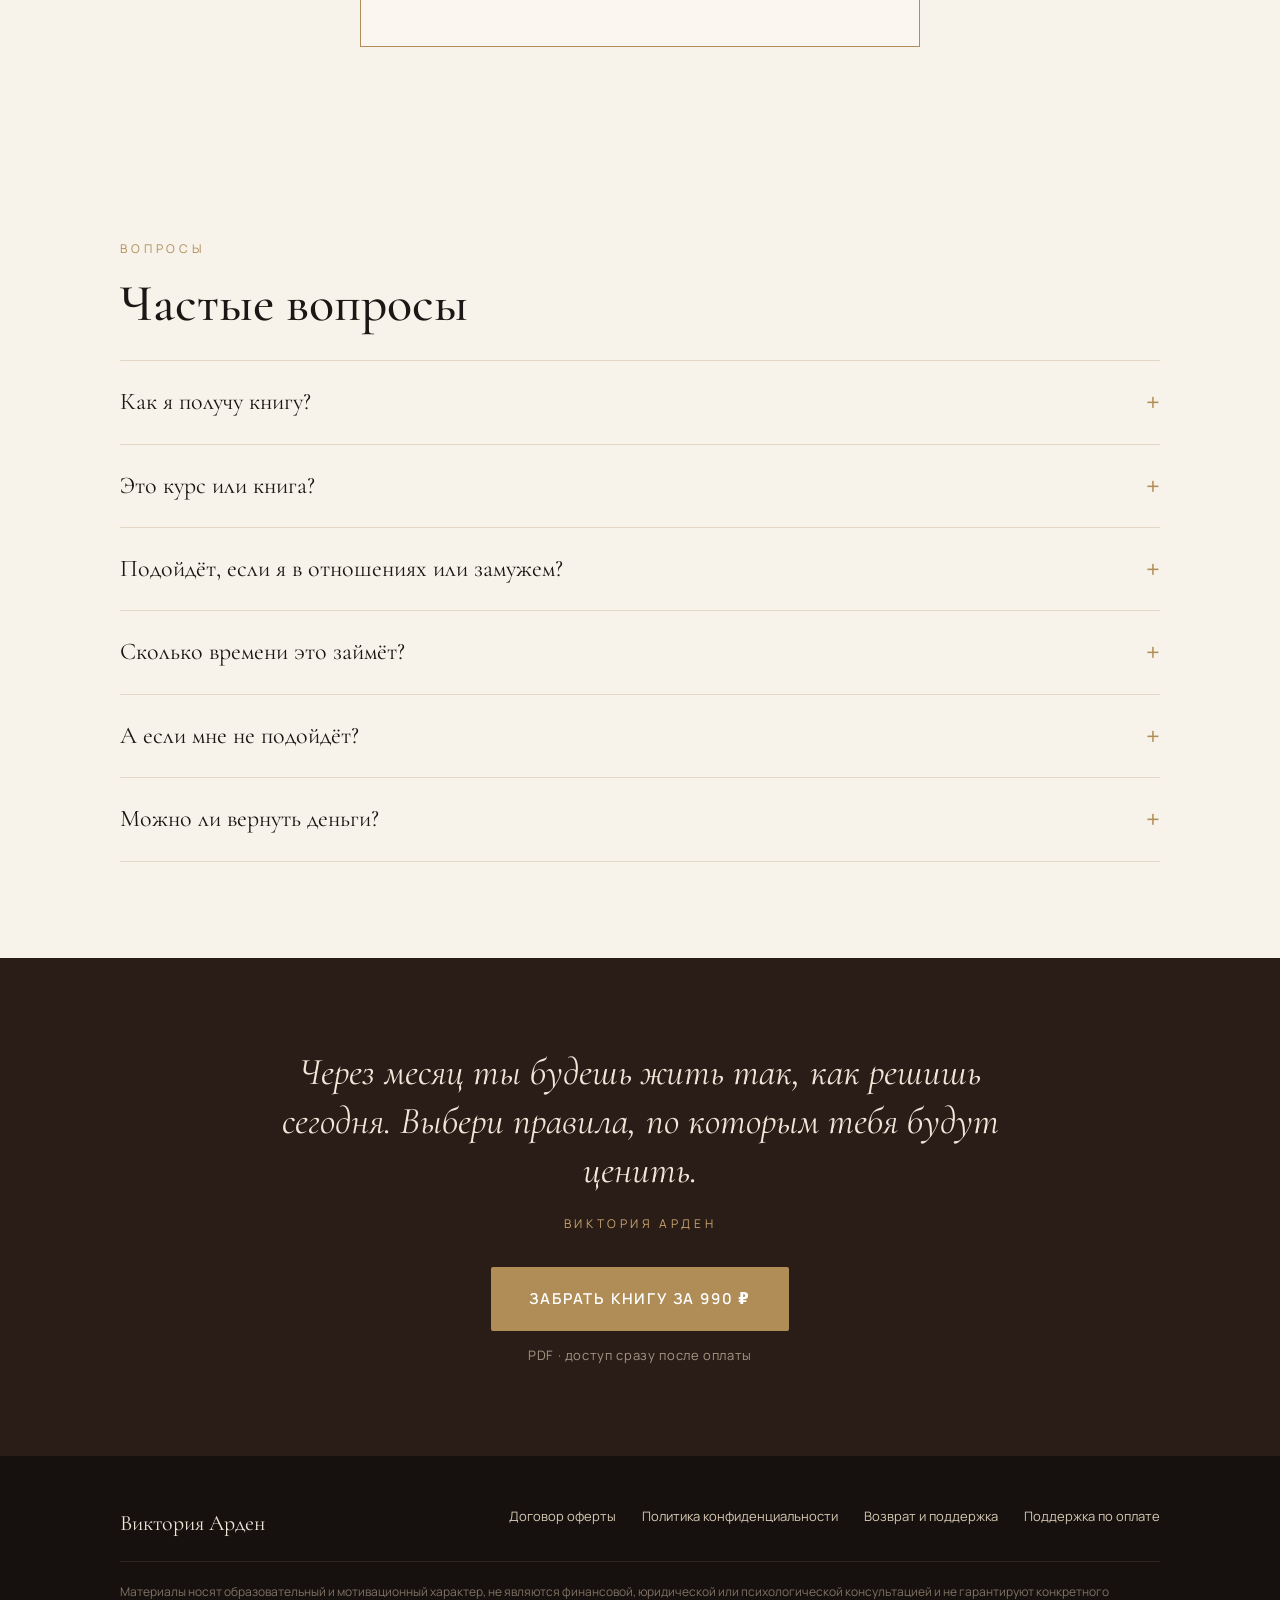
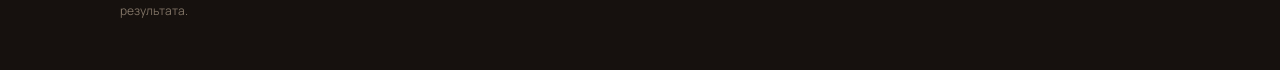
==== commit 84c7f682: "Show legal documents with lava.top support Co-Authored-By: Claude Opus 5.5 (1M context) <noreply@ant" ====
--- a/index.html
+++ b/index.html
@@ -167,7 +167,7 @@
 <footer>
   <div class="wrap">
     <div class="serif" style="font-size:22px;color:#efe6d8">Виктория Арден</div>
-    <nav><a href="oferta.html">Договор оферты</a><a href="privacy.html">Политика конфиденциальности</a><a href="refund.html">Возврат и поддержка</a><a class="support" href="#">Поддержка</a></nav>
+    <nav><a href="oferta.html">Договор оферты</a><a href="privacy.html">Политика конфиденциальности</a><a href="refund.html">Возврат и поддержка</a><a class="support" href="#">Поддержка по оплате</a></nav>
     <div class="disc">Материалы носят образовательный и мотивационный характер, не являются финансовой, юридической или психологической консультацией и не гарантируют конкретного результата. <span class="seller"></span></div>
   </div>
 </footer>
@@ -189,14 +189,11 @@
   document.querySelectorAll('.pay').forEach(p=>p.textContent='Продажи откроются в ближайшие дни');
 }
 if (ready(SITE.email)) {
-  document.querySelectorAll('a.support').forEach(a=>{a.href='mailto:'+SITE.email;a.textContent=SITE.email});
+  document.querySelectorAll('a.support').forEach(a=>{a.href='mailto:'+SITE.email});
 } else {
   document.querySelectorAll('a.support').forEach(a=>a.remove());
 }
-if (ready(SITE.seller)) {
-  document.querySelectorAll('.seller').forEach(s=>s.textContent='Продавец: '+SITE.seller+'.');
-} else {
-  // Реквизиты не заполнены: документы пока не показываем
+if (!SITE.docs) {
   document.querySelectorAll('footer nav a, .refund-q').forEach(a=>a.remove());
 }
 </script>
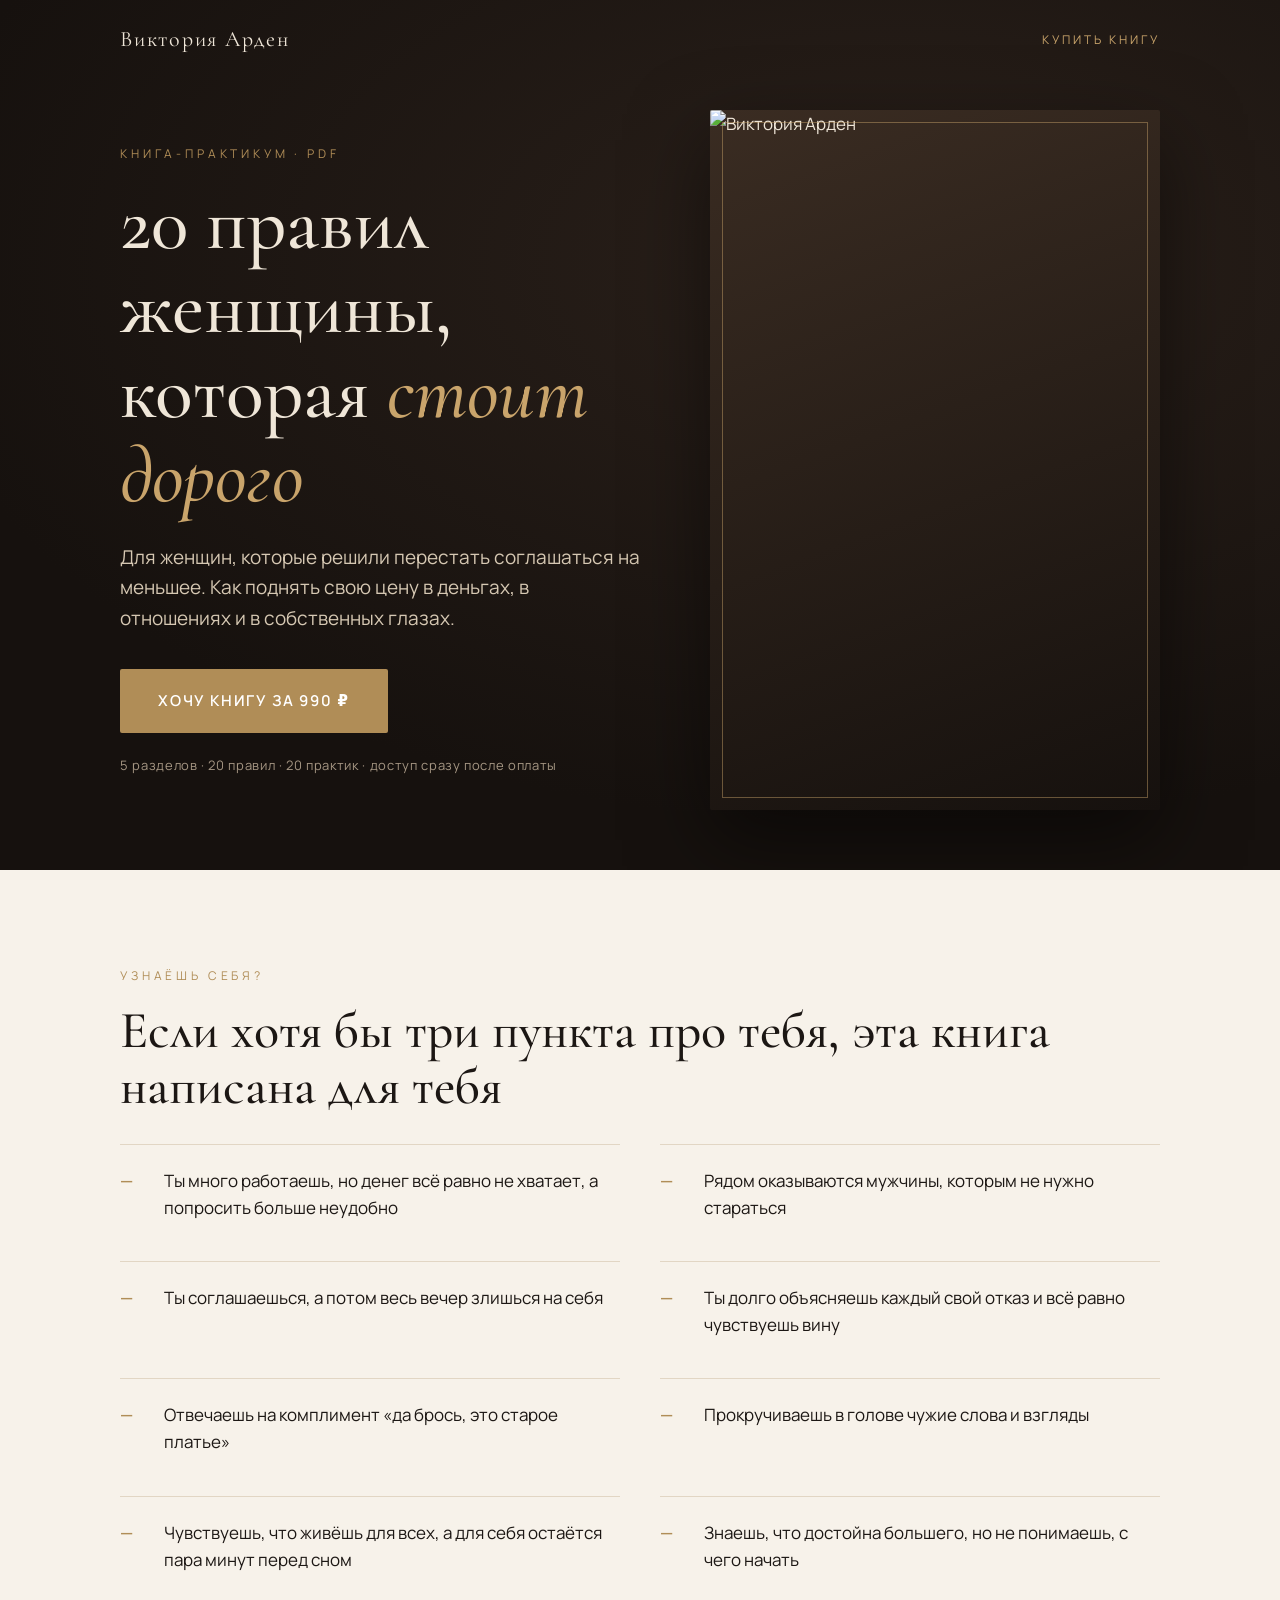
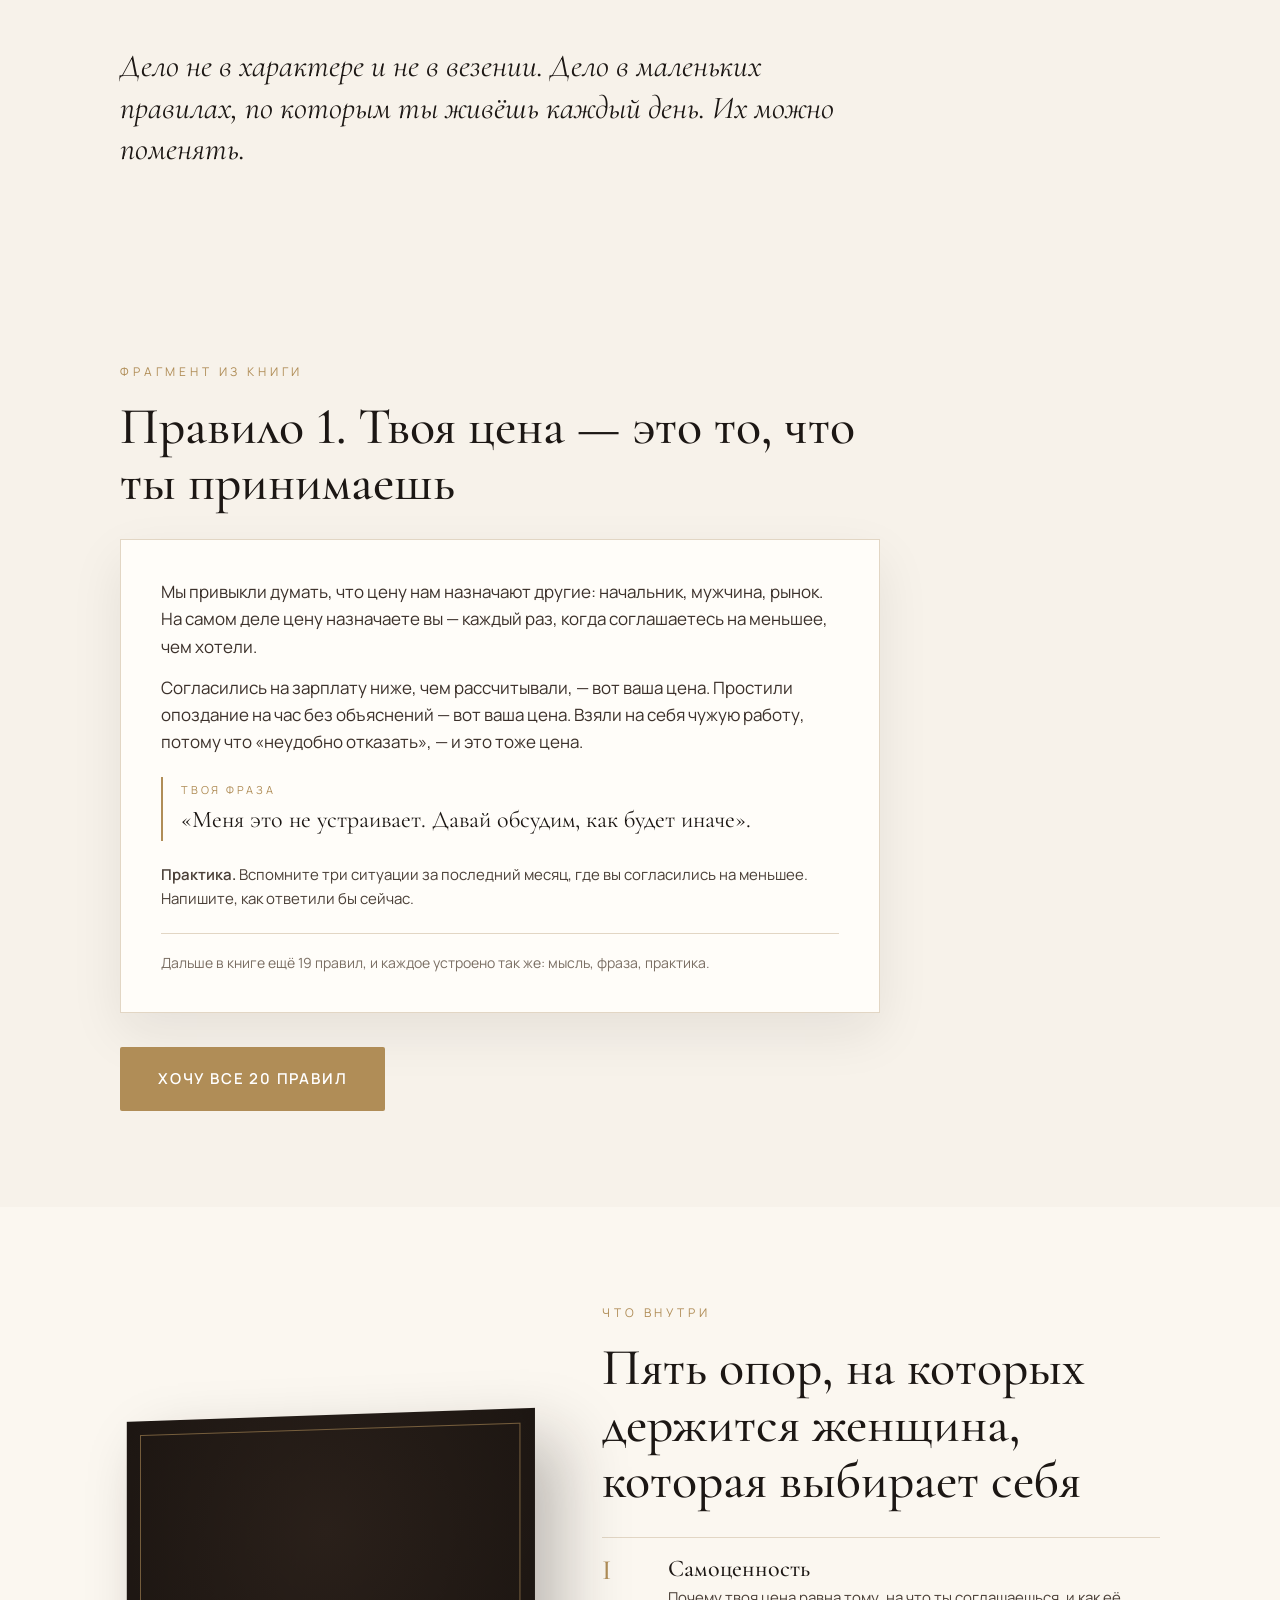
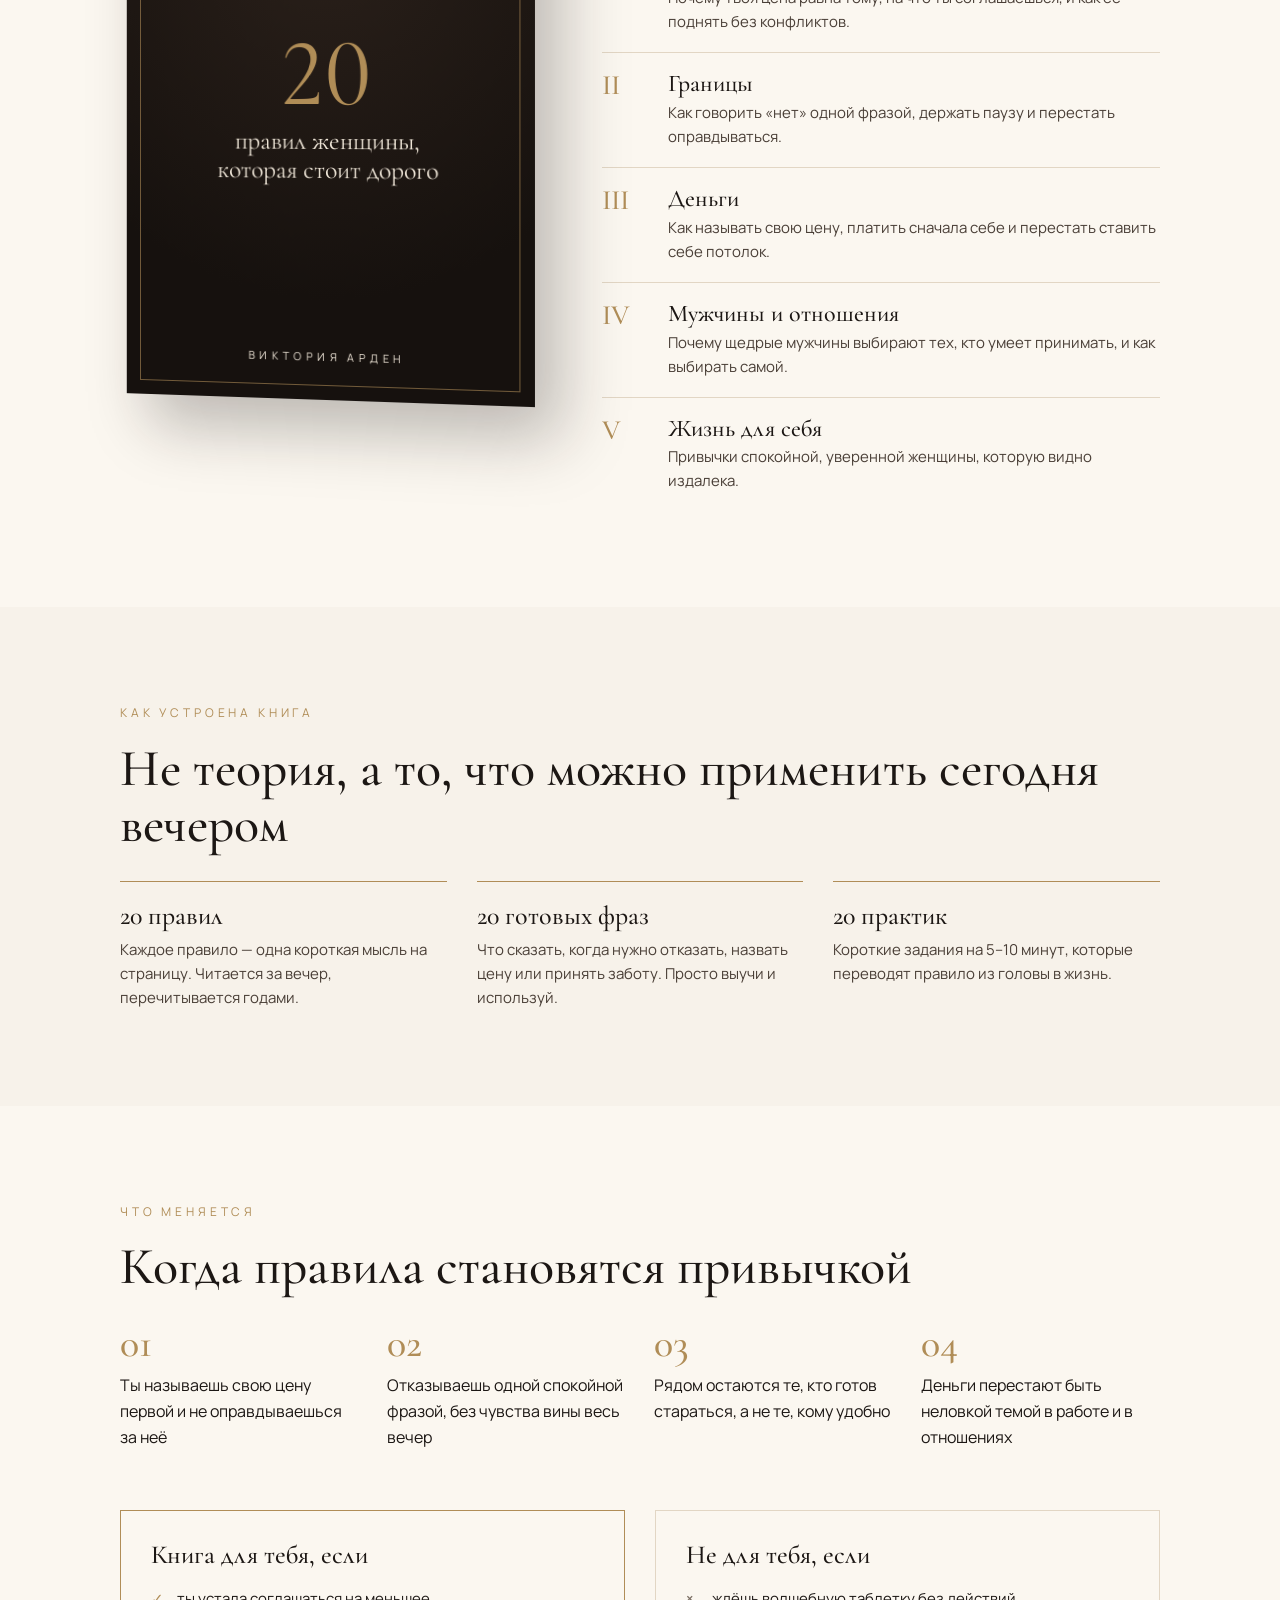
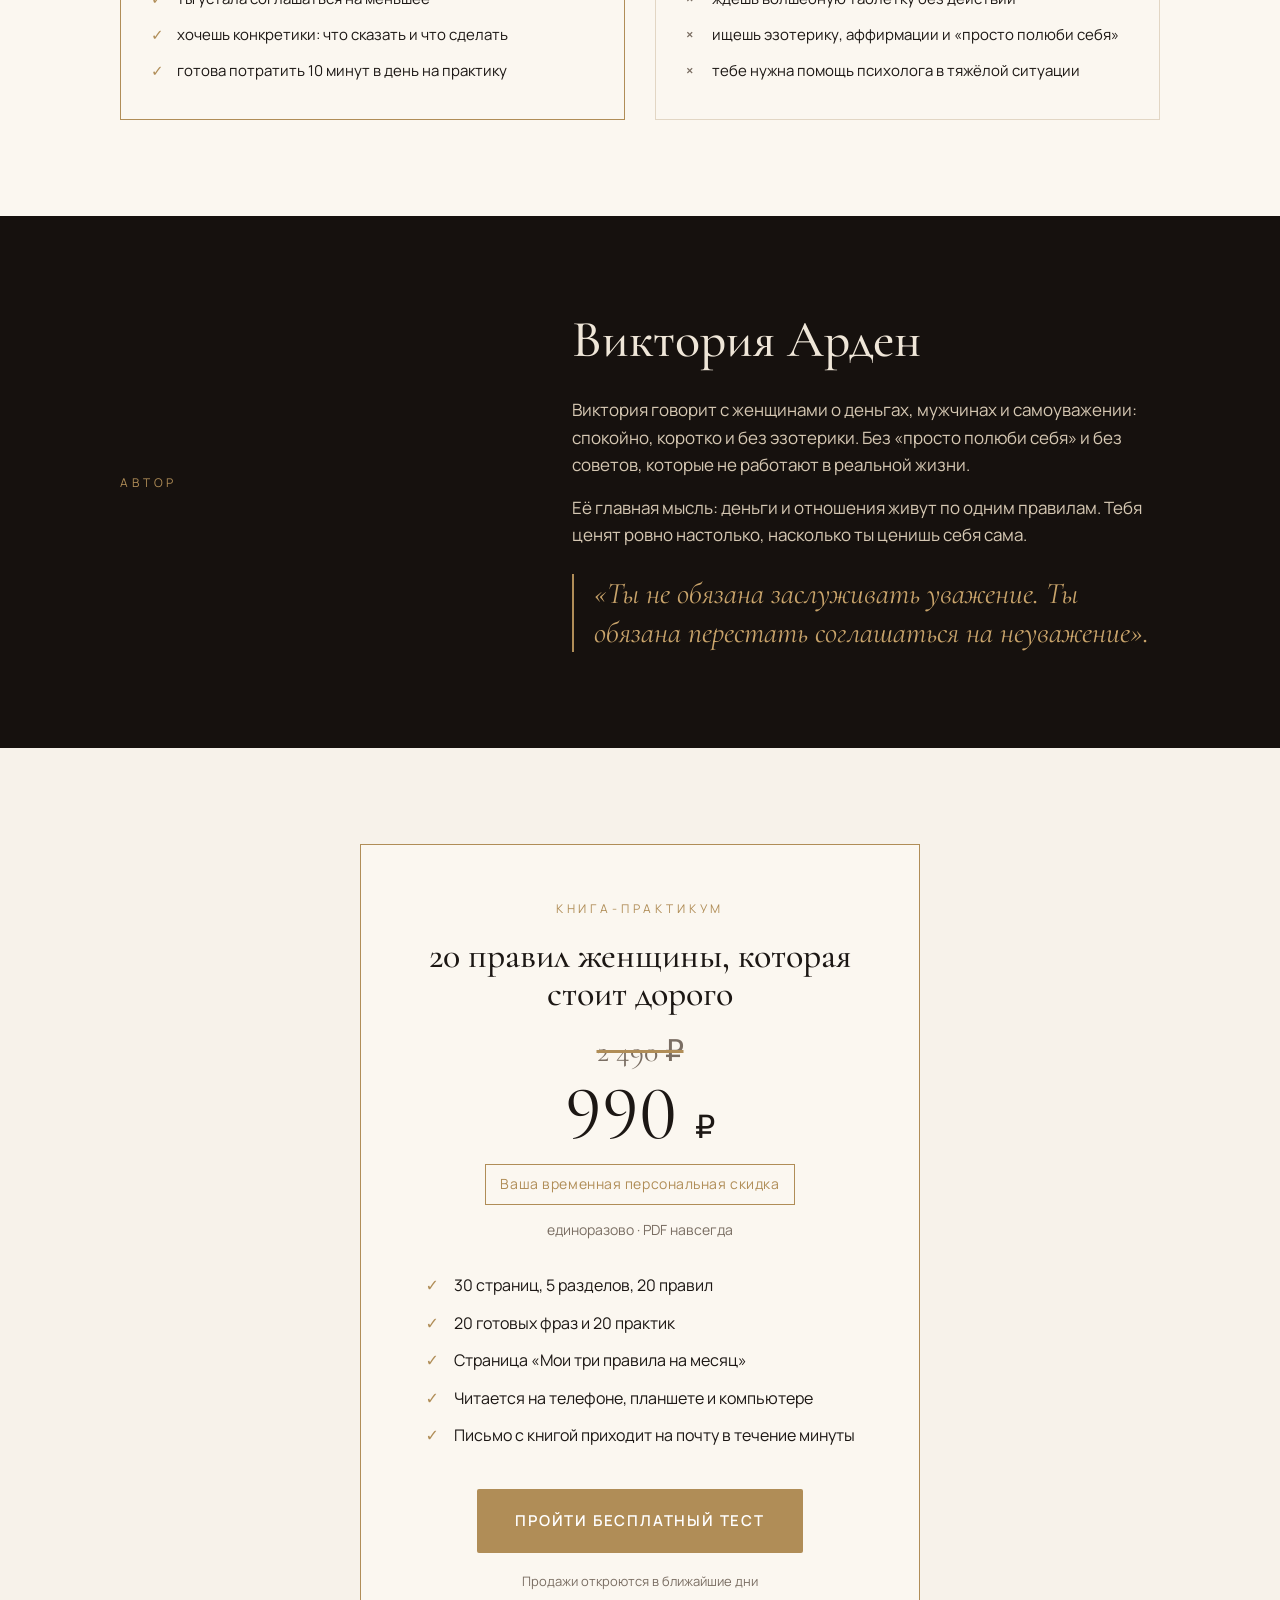
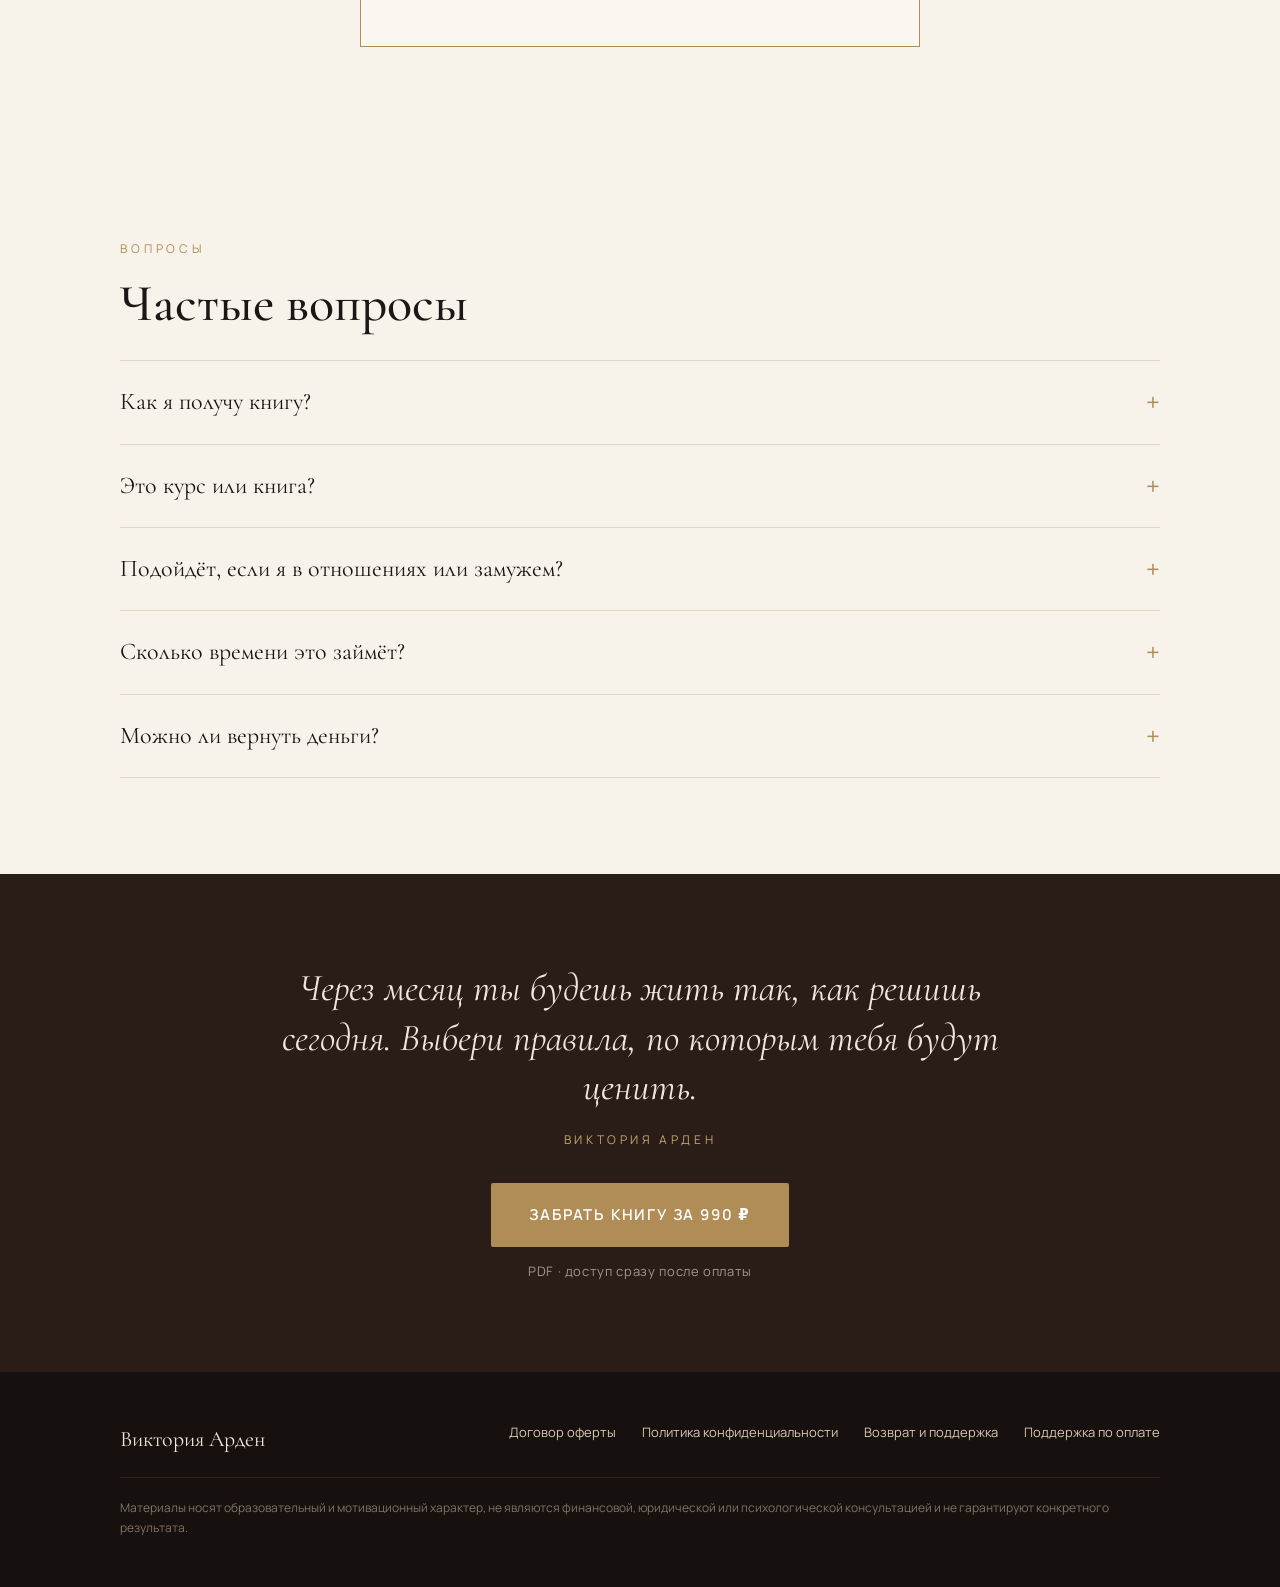
==== commit 5c4b3ed0: "Detailed refund terms Co-Authored-By: Claude Opus 5.5 (1M context) <noreply@anthropic.com> Claude-Se" ====
--- a/index.html
+++ b/index.html
@@ -7,8 +7,8 @@
 <meta name="description" content="Книга-практикум Виктории Арден: 20 правил про деньги, мужчин и уважение к себе. PDF, доступ сразу после оплаты.">
 <meta property="og:title" content="20 правил женщины, которая стоит дорого">
 <meta property="og:description" content="Книга-практикум про деньги, мужчин и уважение к себе. 990&nbsp;₽ по стартовой цене, PDF навсегда.">
-<link rel="stylesheet" href="style.css">
-<script src="config.js"></script>
+<link rel="stylesheet" href="style.css?v=1790989722">
+<script src="config.js?v=1790989722"></script>
 </head>
 <body>
 
@@ -150,7 +150,6 @@
     <details><summary>Это курс или книга?</summary><p>Это книга-практикум в формате PDF. Её можно прочитать за один вечер, а практики выполнять в своём темпе.</p></details>
     <details><summary>Подойдёт, если я в отношениях или замужем?</summary><p>Да. Большая часть правил про самоуважение, границы и деньги и работает в любой ситуации.</p></details>
     <details><summary>Сколько времени это займёт?</summary><p>Прочитать книгу можно за вечер. Каждая практика занимает 5–10 минут: можно делать по одному правилу в день и закончить за три недели.</p></details>
-    <details><summary>А если мне не подойдёт?</summary><p>Напиши нам в течение 14 дней после покупки, и мы разберёмся с твоим обращением. Подробности на странице <a href="refund.html">«Возврат и поддержка»</a>.</p></details>
     <details class="refund-q"><summary>Можно ли вернуть деньги?</summary><p>Условия возврата описаны на странице <a href="refund.html">«Возврат и поддержка»</a>.</p></details>
   </div>
 </section>
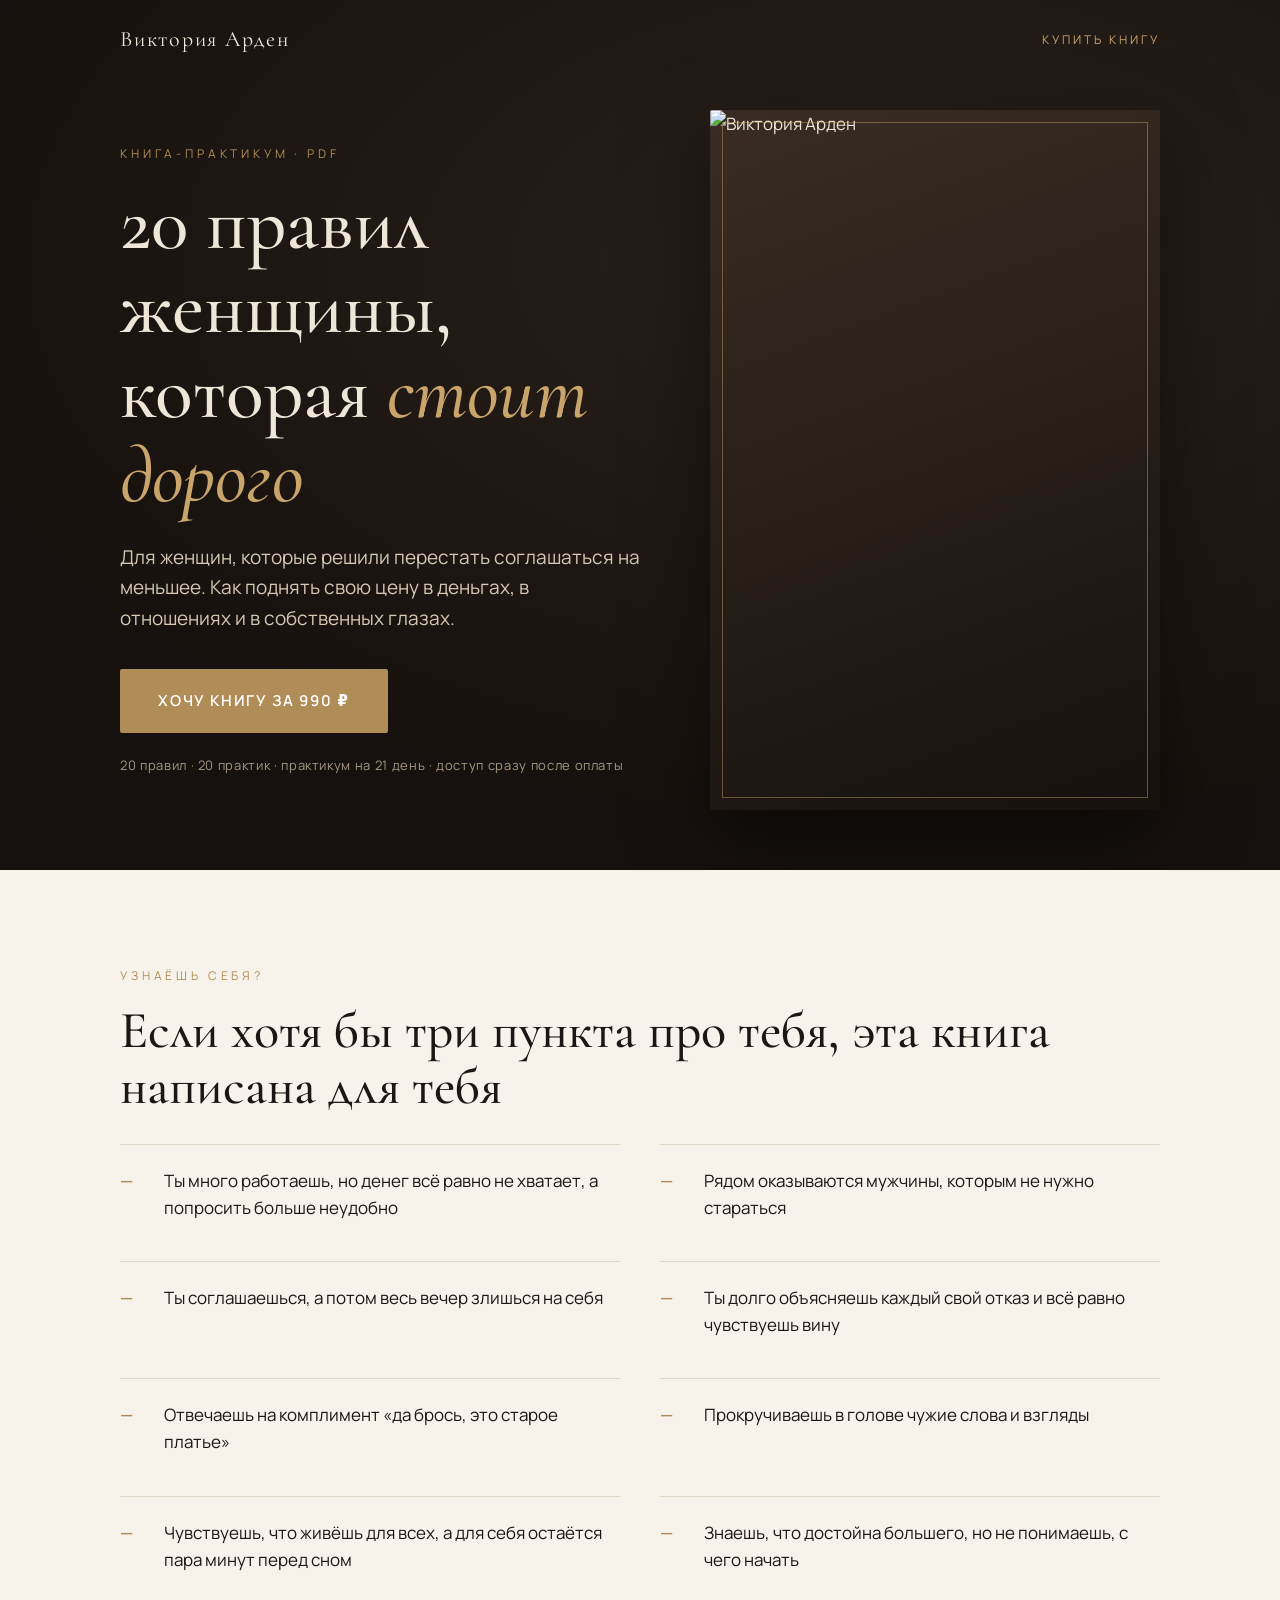
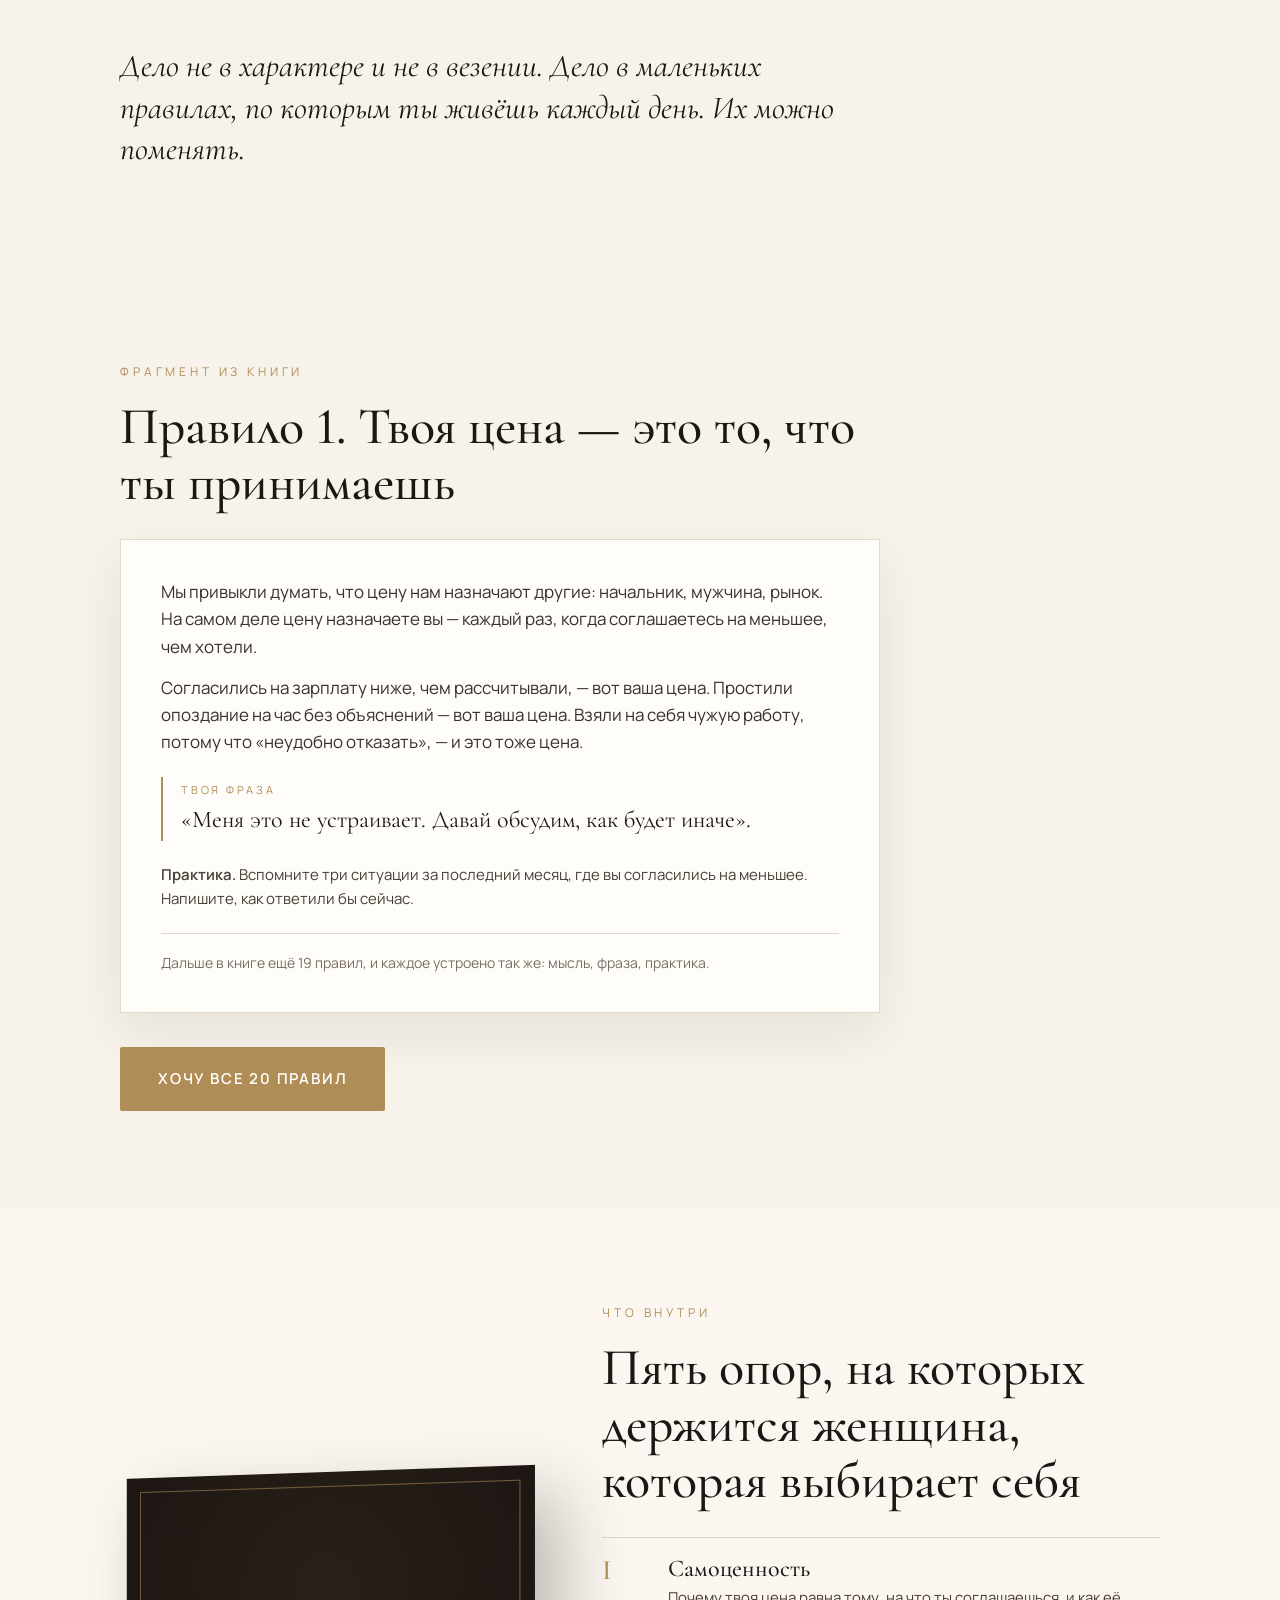
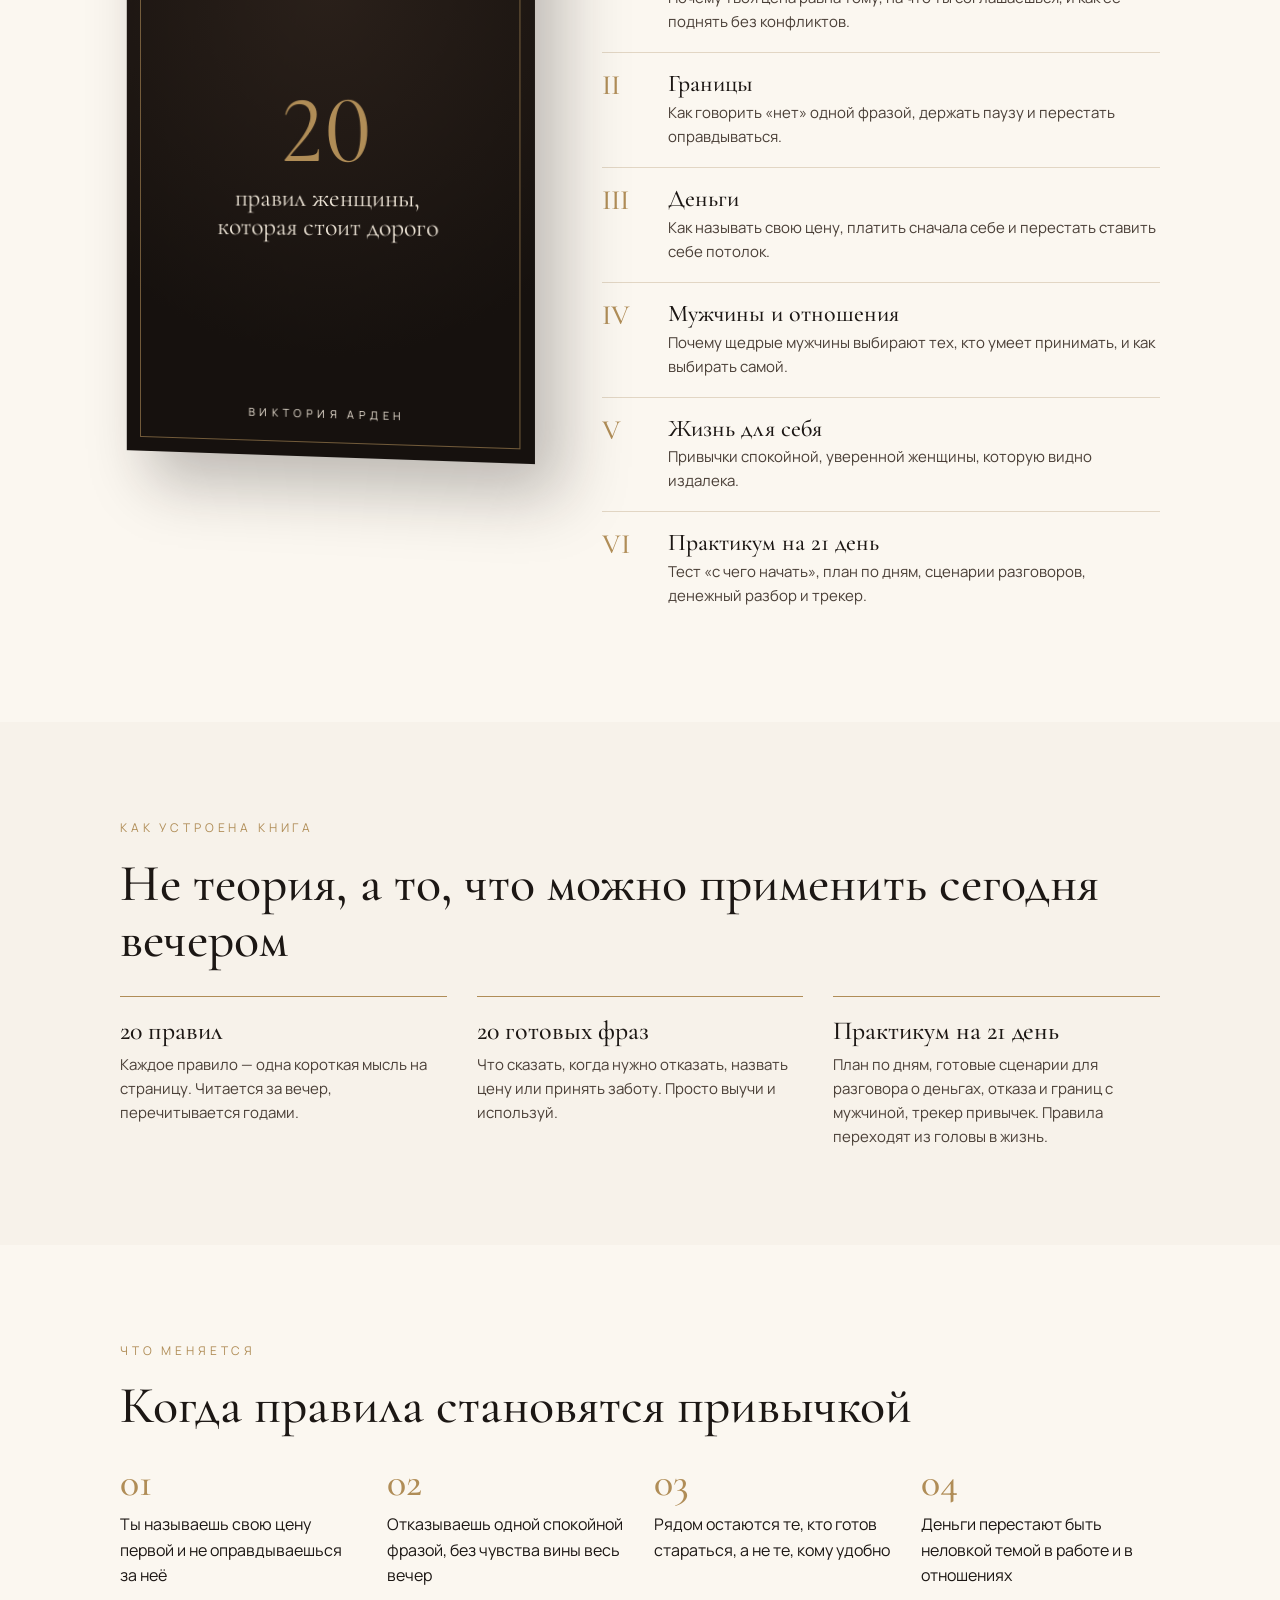
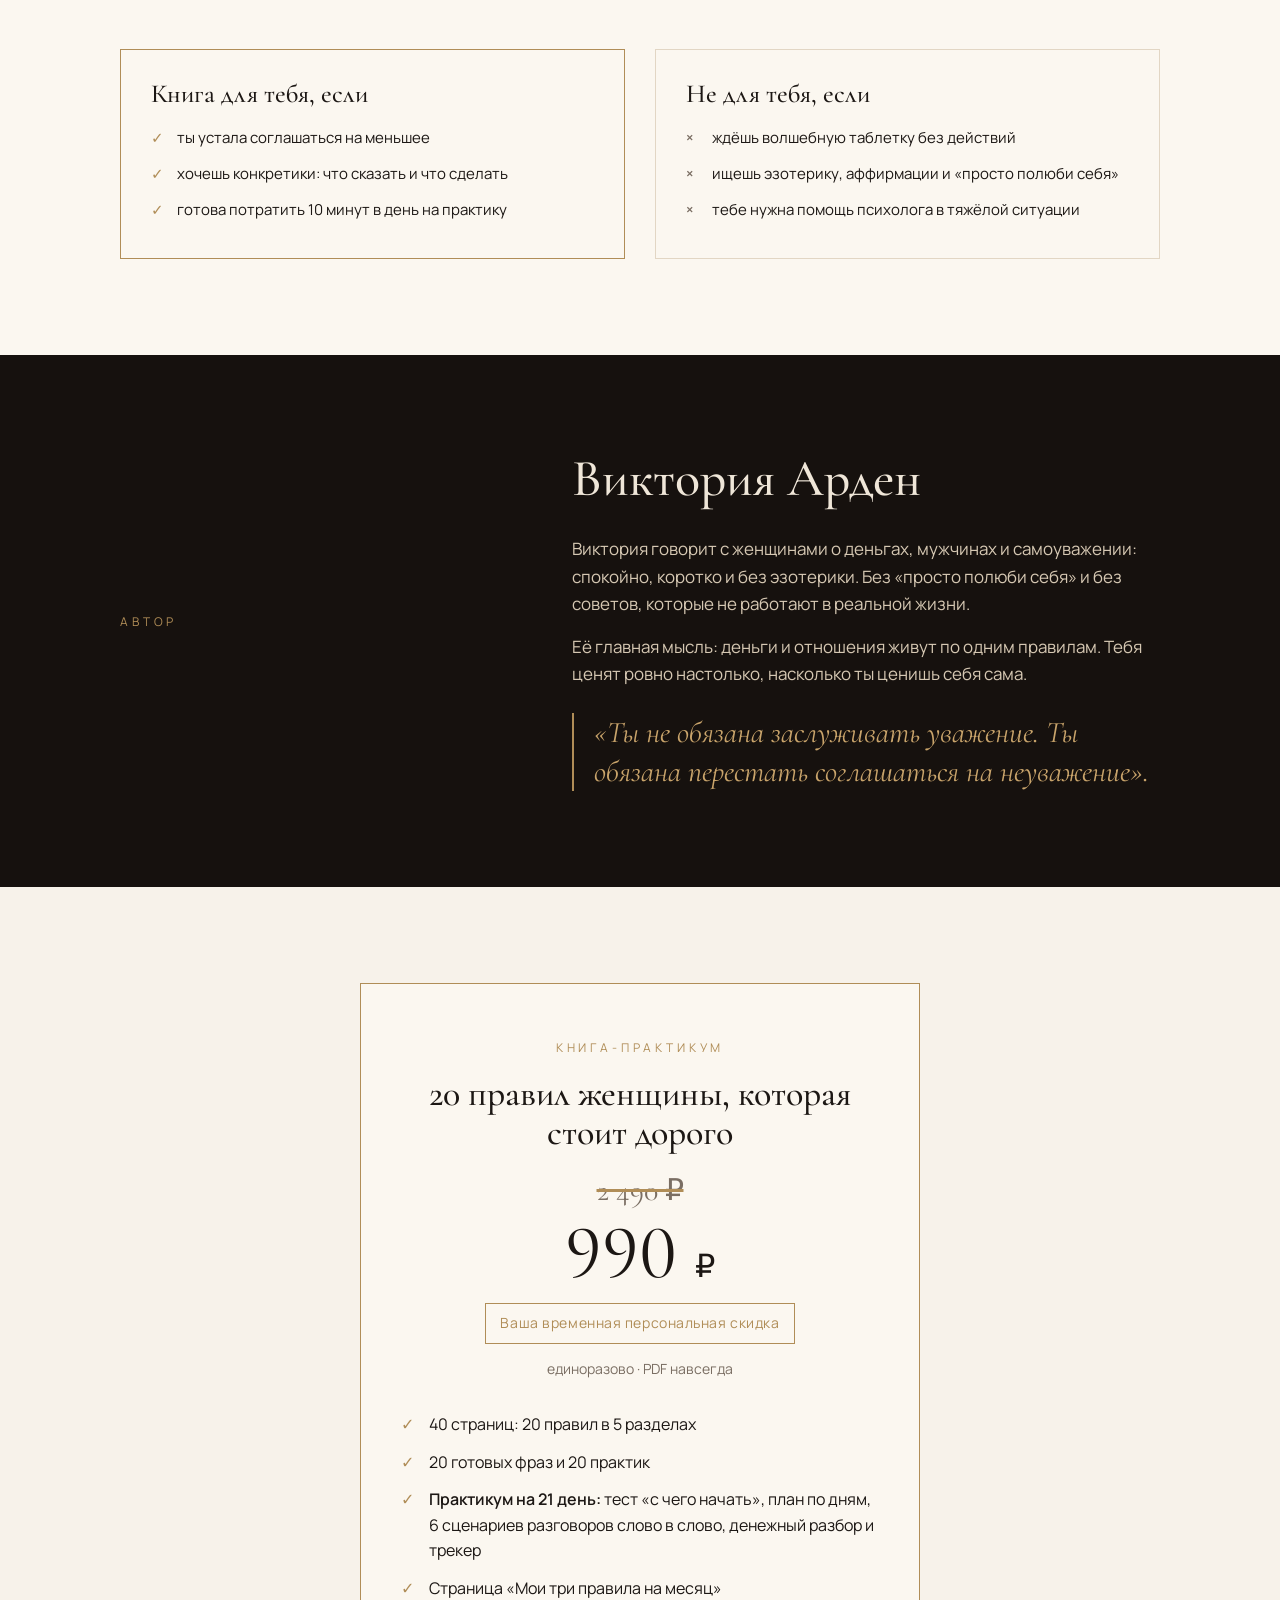
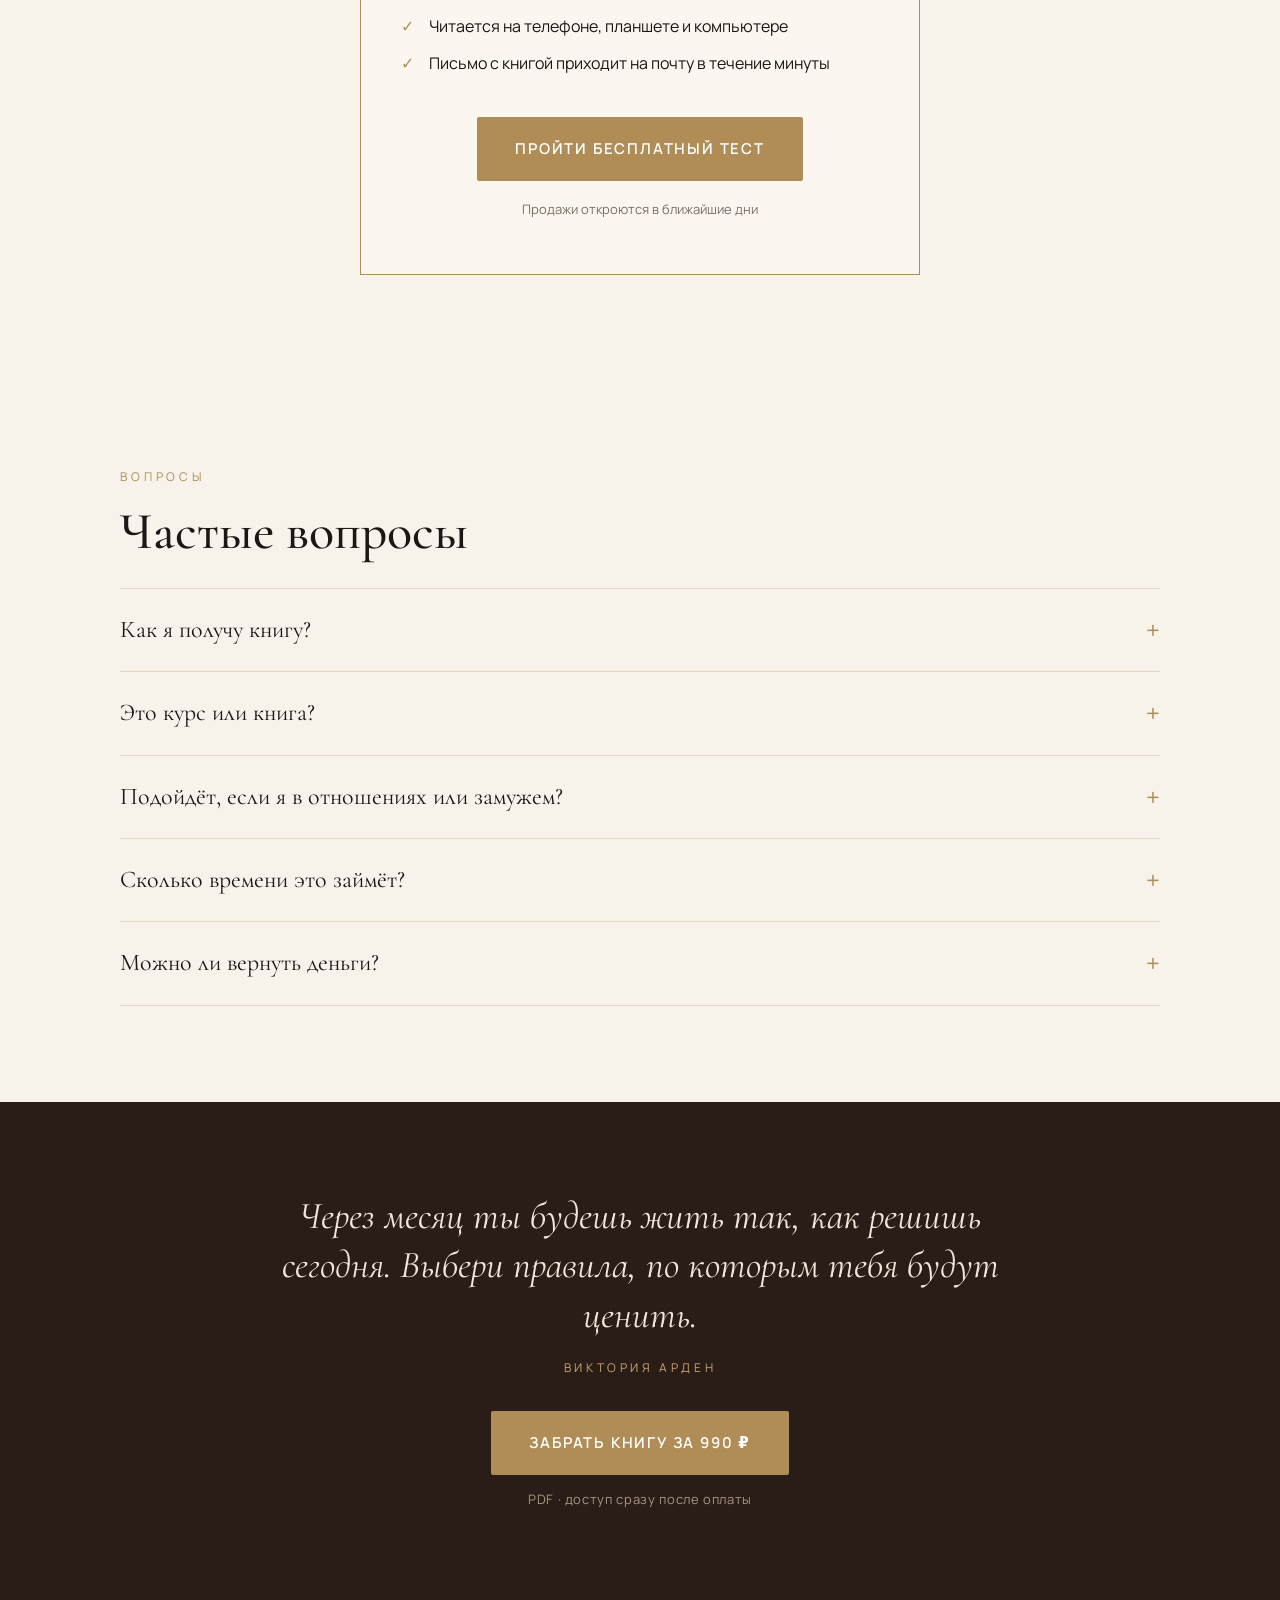
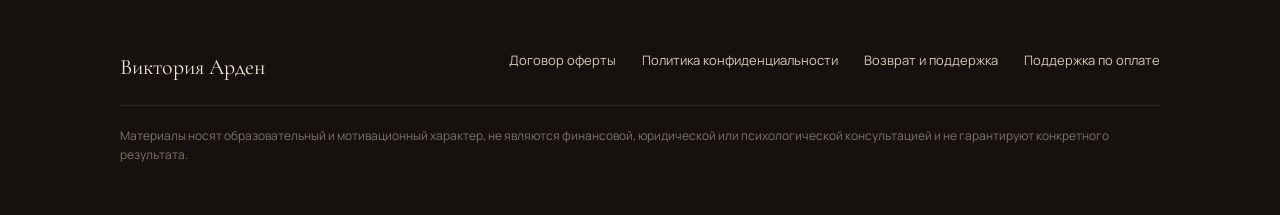
==== commit 4c9a40d7: "Mention 21-day practicum in the book offer Co-Authored-By: Claude Opus 5.5 (1M context) <noreply@ant" ====
--- a/index.html
+++ b/index.html
@@ -21,7 +21,7 @@
       <h1>20 правил женщины, которая <em>стоит дорого</em></h1>
       <p class="lead">Для женщин, которые решили перестать соглашаться на меньшее. Как поднять свою цену в деньгах, в отношениях и в собственных глазах.</p>
       <a class="btn hero-buy" href="#price">Хочу книгу за 990&nbsp;₽</a>
-      <div class="meta">5 разделов · 20 правил · 20 практик · доступ сразу после оплаты</div>
+      <div class="meta">20 правил · 20 практик · практикум на 21 день · доступ сразу после оплаты</div>
     </div>
     <div class="portrait">
       <img src="https://d8j0ntlcm91z4.cloudfront.net/user_3JpAUYgHEafrY0TdEruVPSYpAoP/hf_20261002_142903_53f943ce-415d-44e1-a7d0-747fc3f11f57.png" alt="Виктория Арден">
@@ -74,6 +74,7 @@
         <div><b>III</b><div><h3>Деньги</h3><p>Как называть свою цену, платить сначала себе и перестать ставить себе потолок.</p></div></div>
         <div><b>IV</b><div><h3>Мужчины и отношения</h3><p>Почему щедрые мужчины выбирают тех, кто умеет принимать, и как выбирать самой.</p></div></div>
         <div><b>V</b><div><h3>Жизнь для себя</h3><p>Привычки спокойной, уверенной женщины, которую видно издалека.</p></div></div>
+        <div><b>VI</b><div><h3>Практикум на 21 день</h3><p>Тест «с чего начать», план по дням, сценарии разговоров, денежный разбор и трекер.</p></div></div>
       </div>
     </div>
   </div>
@@ -86,7 +87,7 @@
     <div class="grid">
       <div><h3>20 правил</h3><p>Каждое правило — одна короткая мысль на страницу. Читается за вечер, перечитывается годами.</p></div>
       <div><h3>20 готовых фраз</h3><p>Что сказать, когда нужно отказать, назвать цену или принять заботу. Просто выучи и используй.</p></div>
-      <div><h3>20 практик</h3><p>Короткие задания на 5–10 минут, которые переводят правило из головы в жизнь.</p></div>
+      <div><h3>Практикум на 21 день</h3><p>План по дням, готовые сценарии для разговора о деньгах, отказа и границ с мужчиной, трекер привычек. Правила переходят из головы в жизнь.</p></div>
     </div>
   </div>
 </section>
@@ -130,8 +131,9 @@
       <div class="promo">Ваша временная персональная скидка</div>
       <div style="color:var(--muted);font-size:14px">единоразово · PDF навсегда</div>
       <ul>
-        <li>30 страниц, 5 разделов, 20 правил</li>
+        <li>40 страниц: 20 правил в 5 разделах</li>
         <li>20 готовых фраз и 20 практик</li>
+        <li><b>Практикум на 21 день:</b> тест «с чего начать», план по дням, 6 сценариев разговоров слово в слово, денежный разбор и трекер</li>
         <li>Страница «Мои три правила на месяц»</li>
         <li>Читается на телефоне, планшете и компьютере</li>
         <li>Письмо с книгой приходит на почту в течение минуты</li>
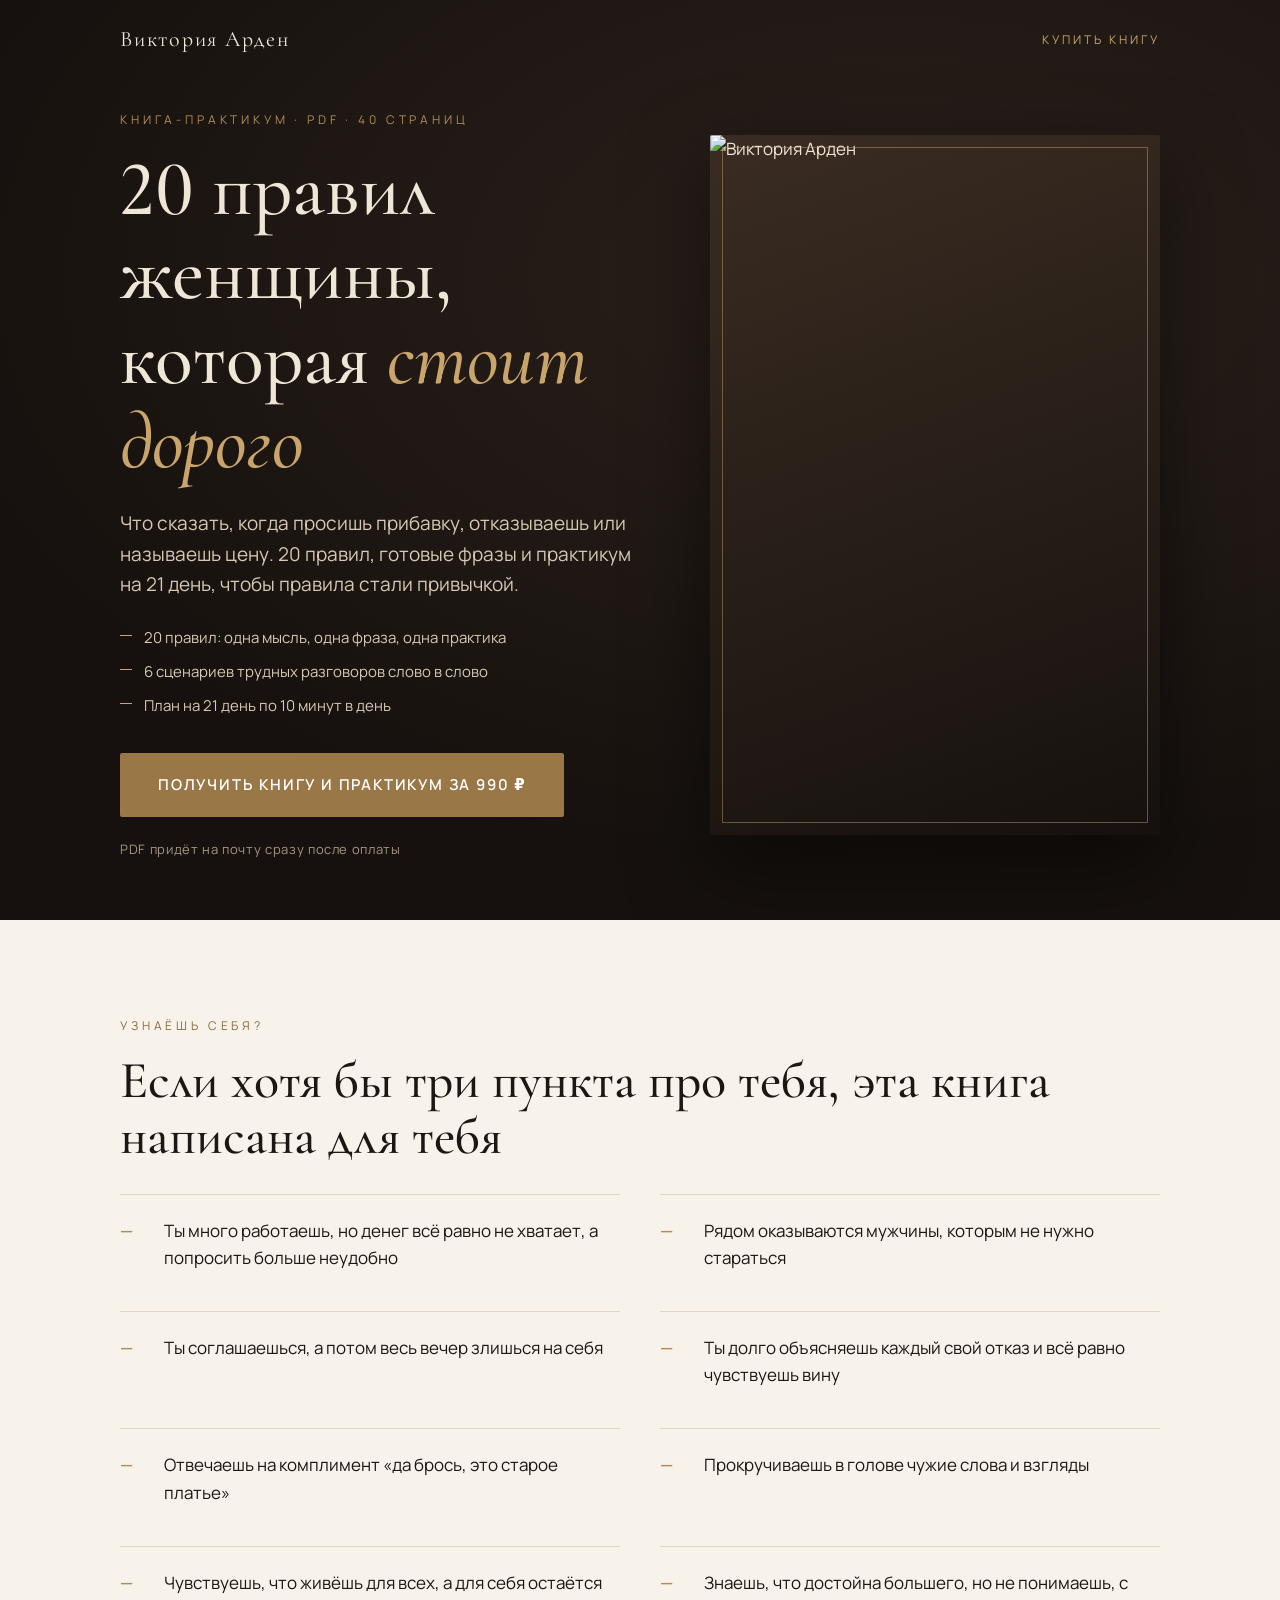
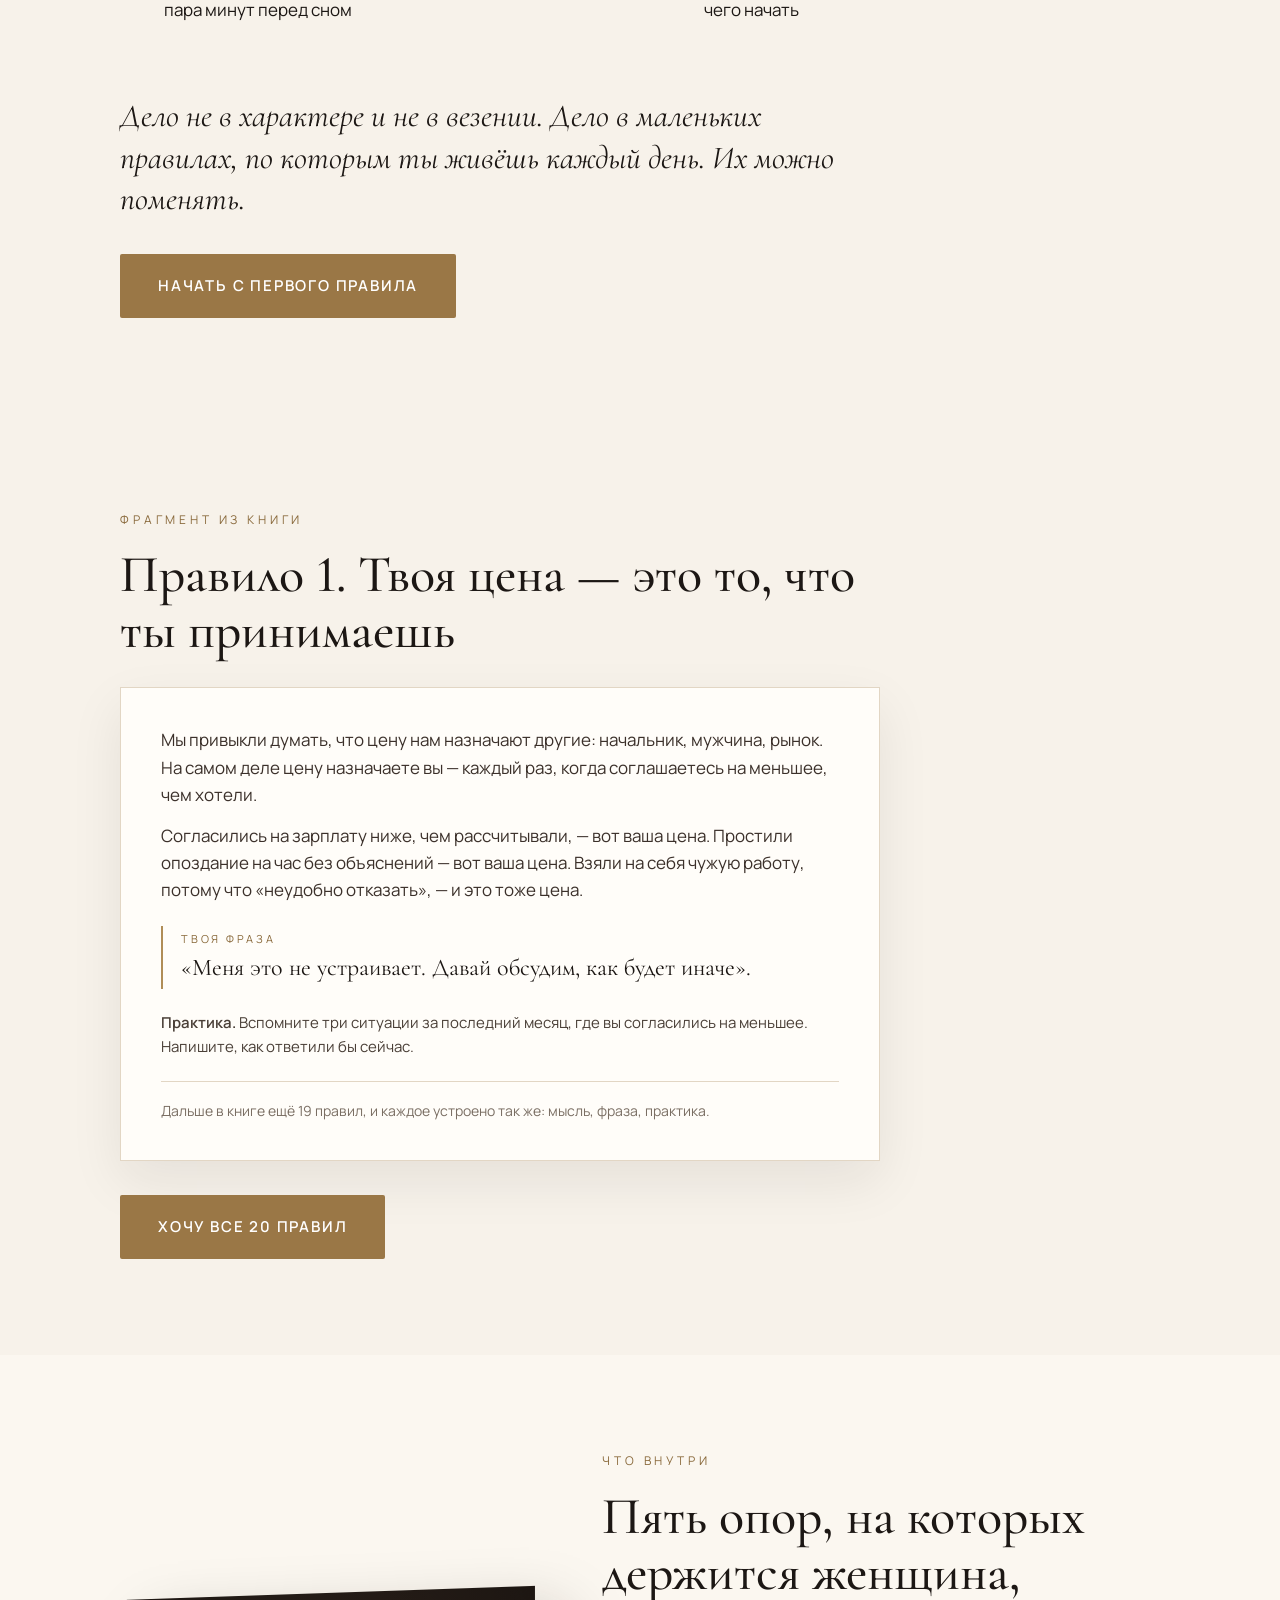
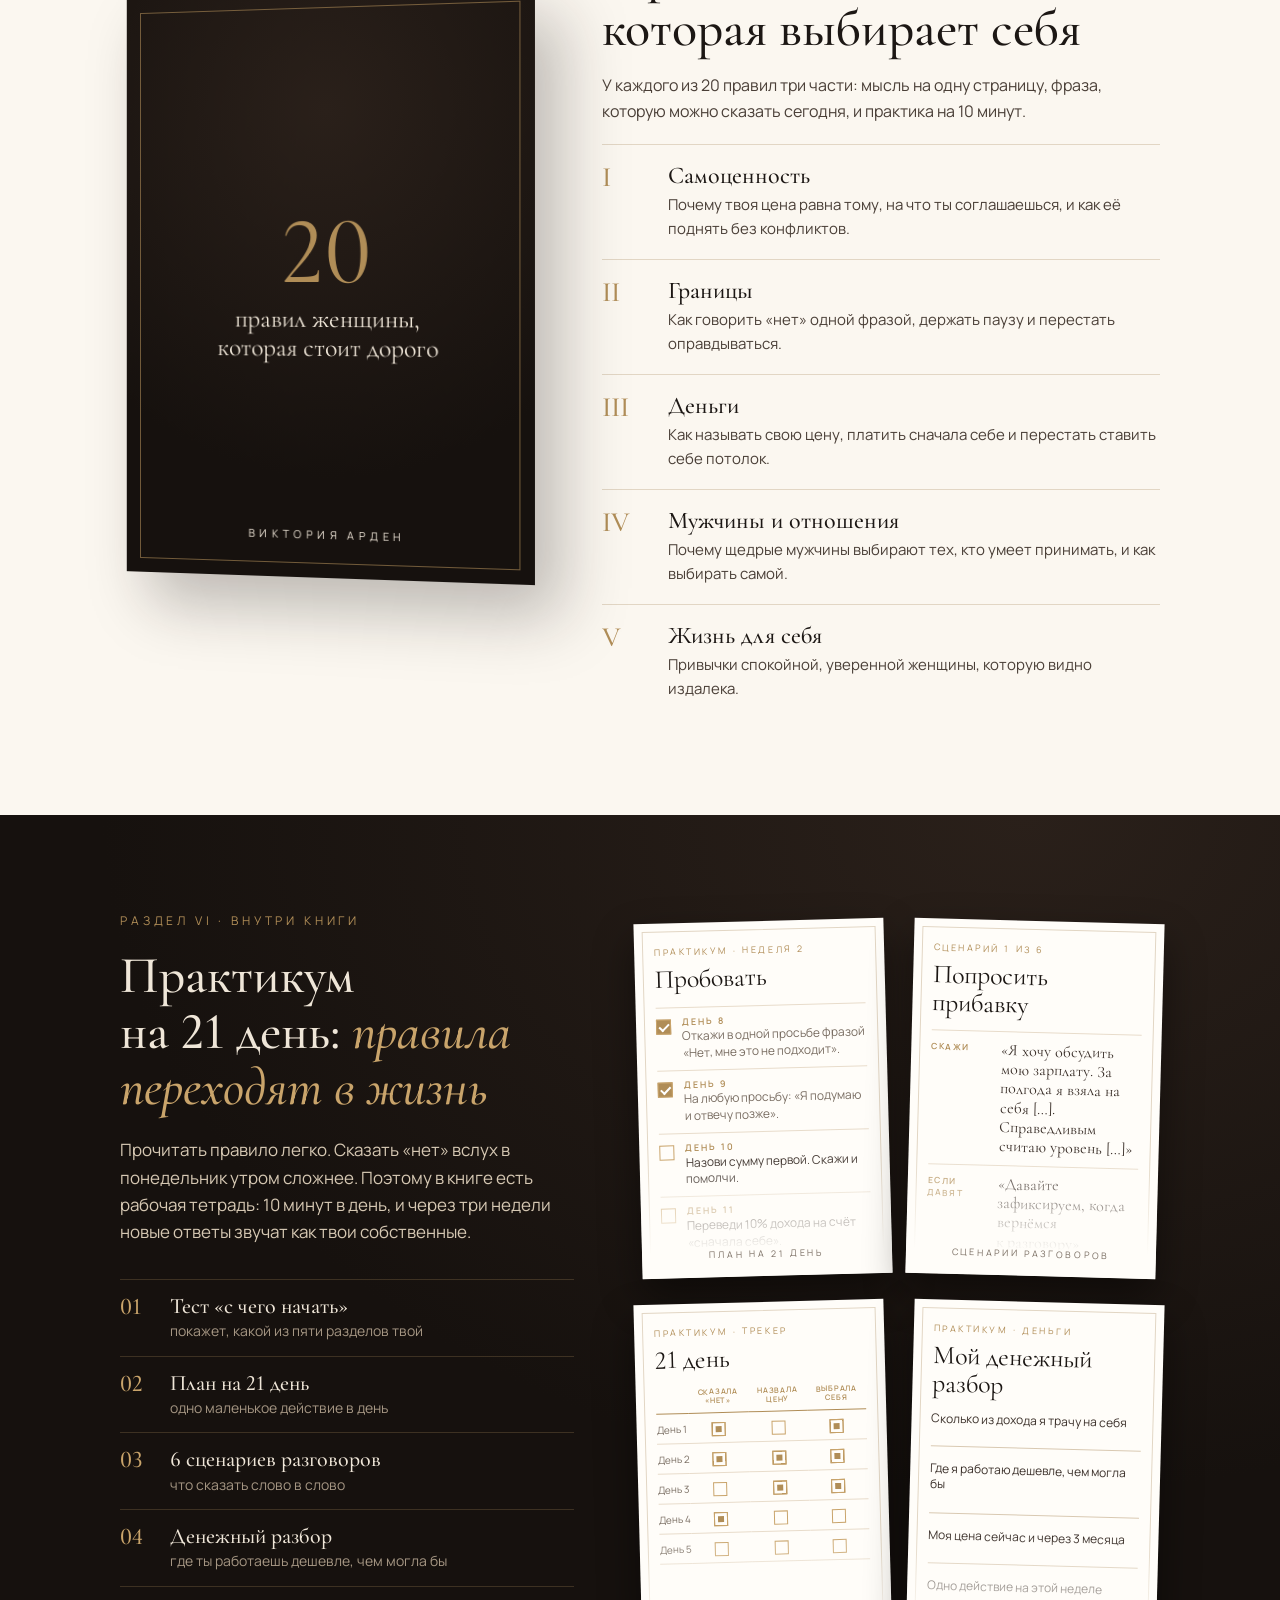
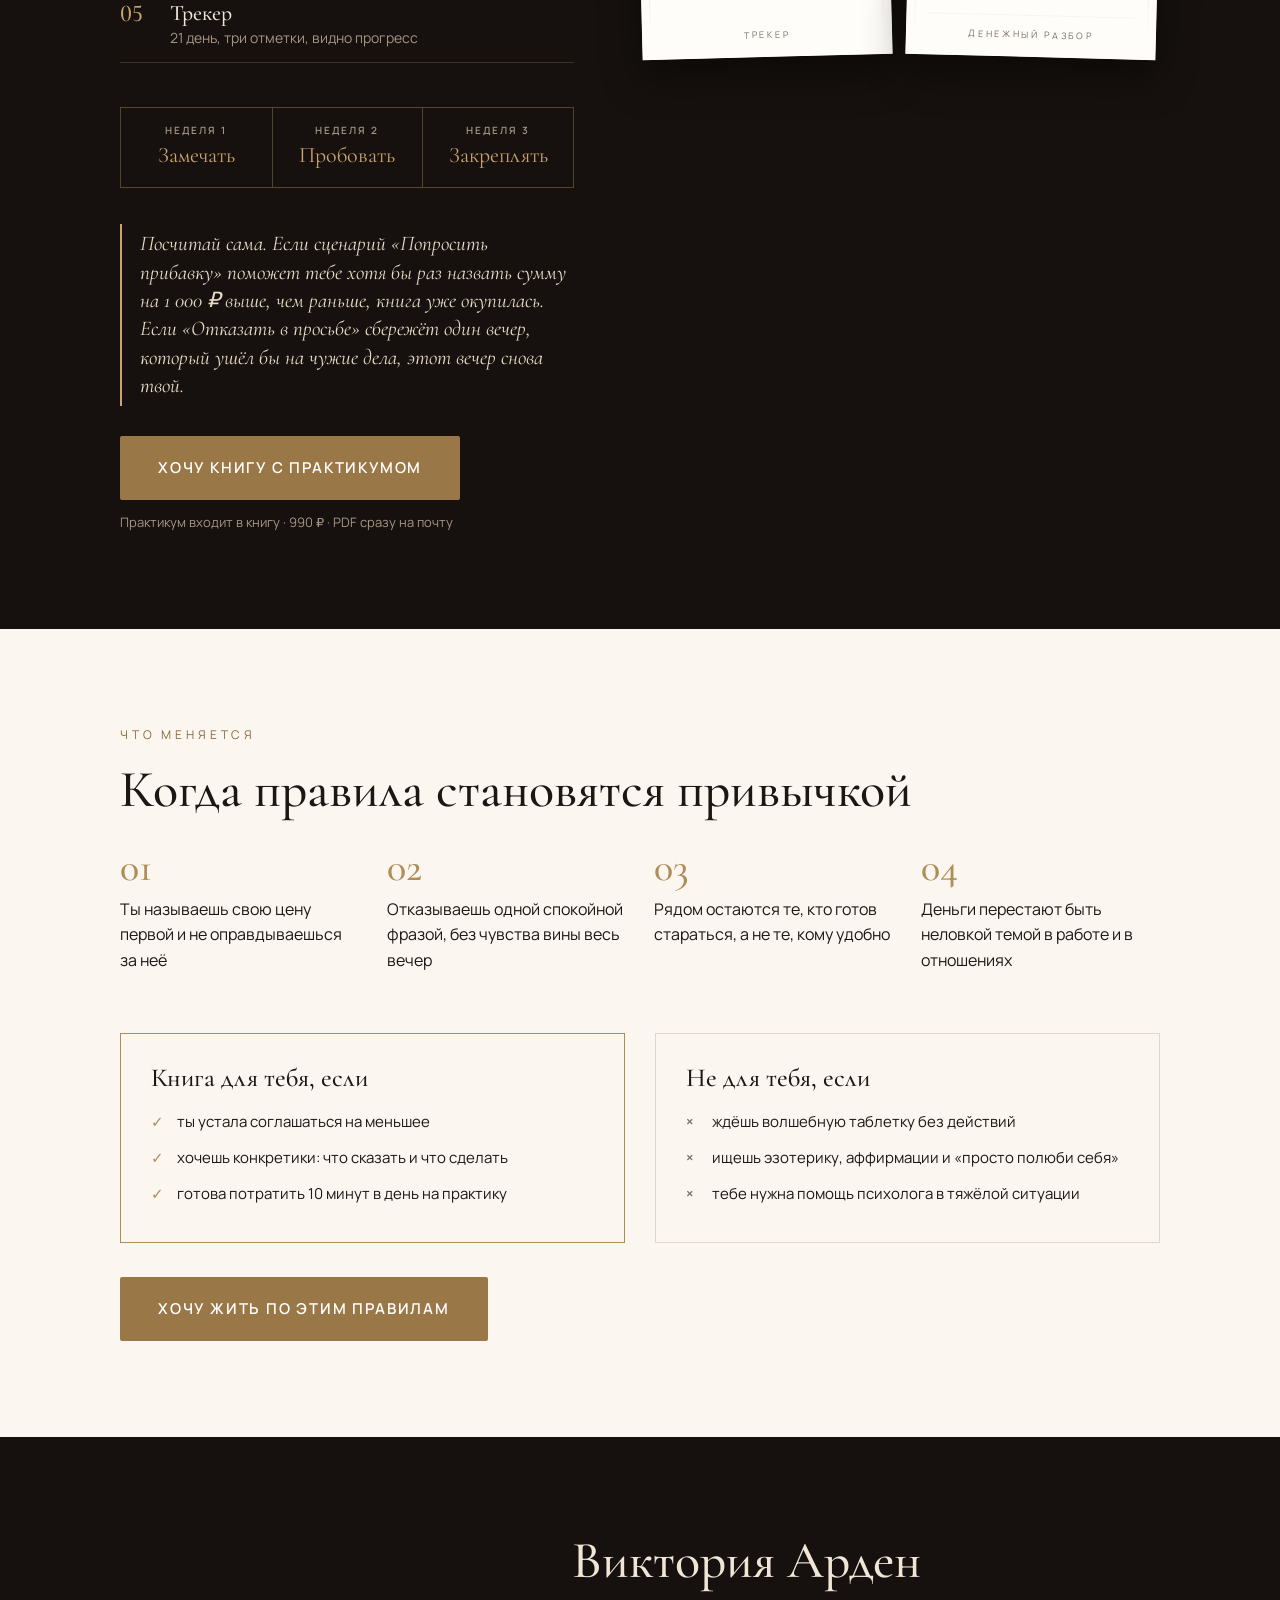
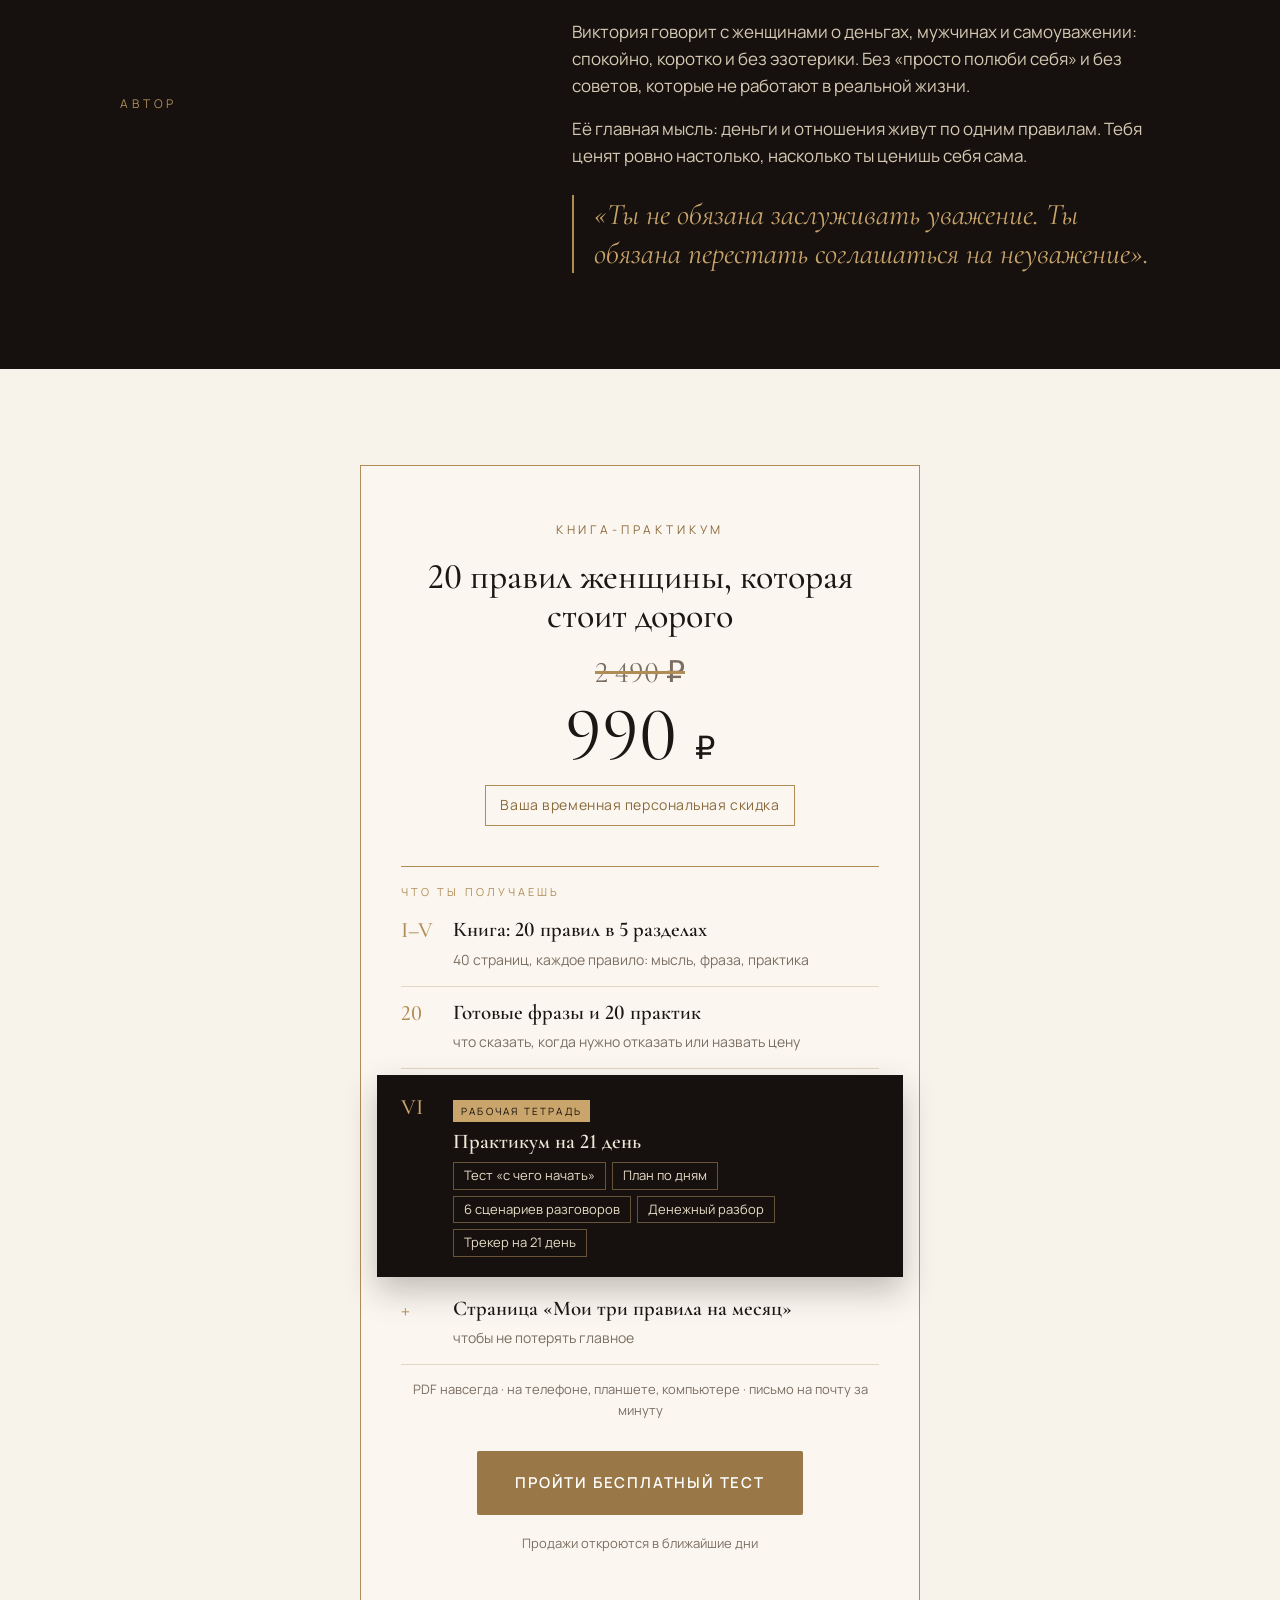
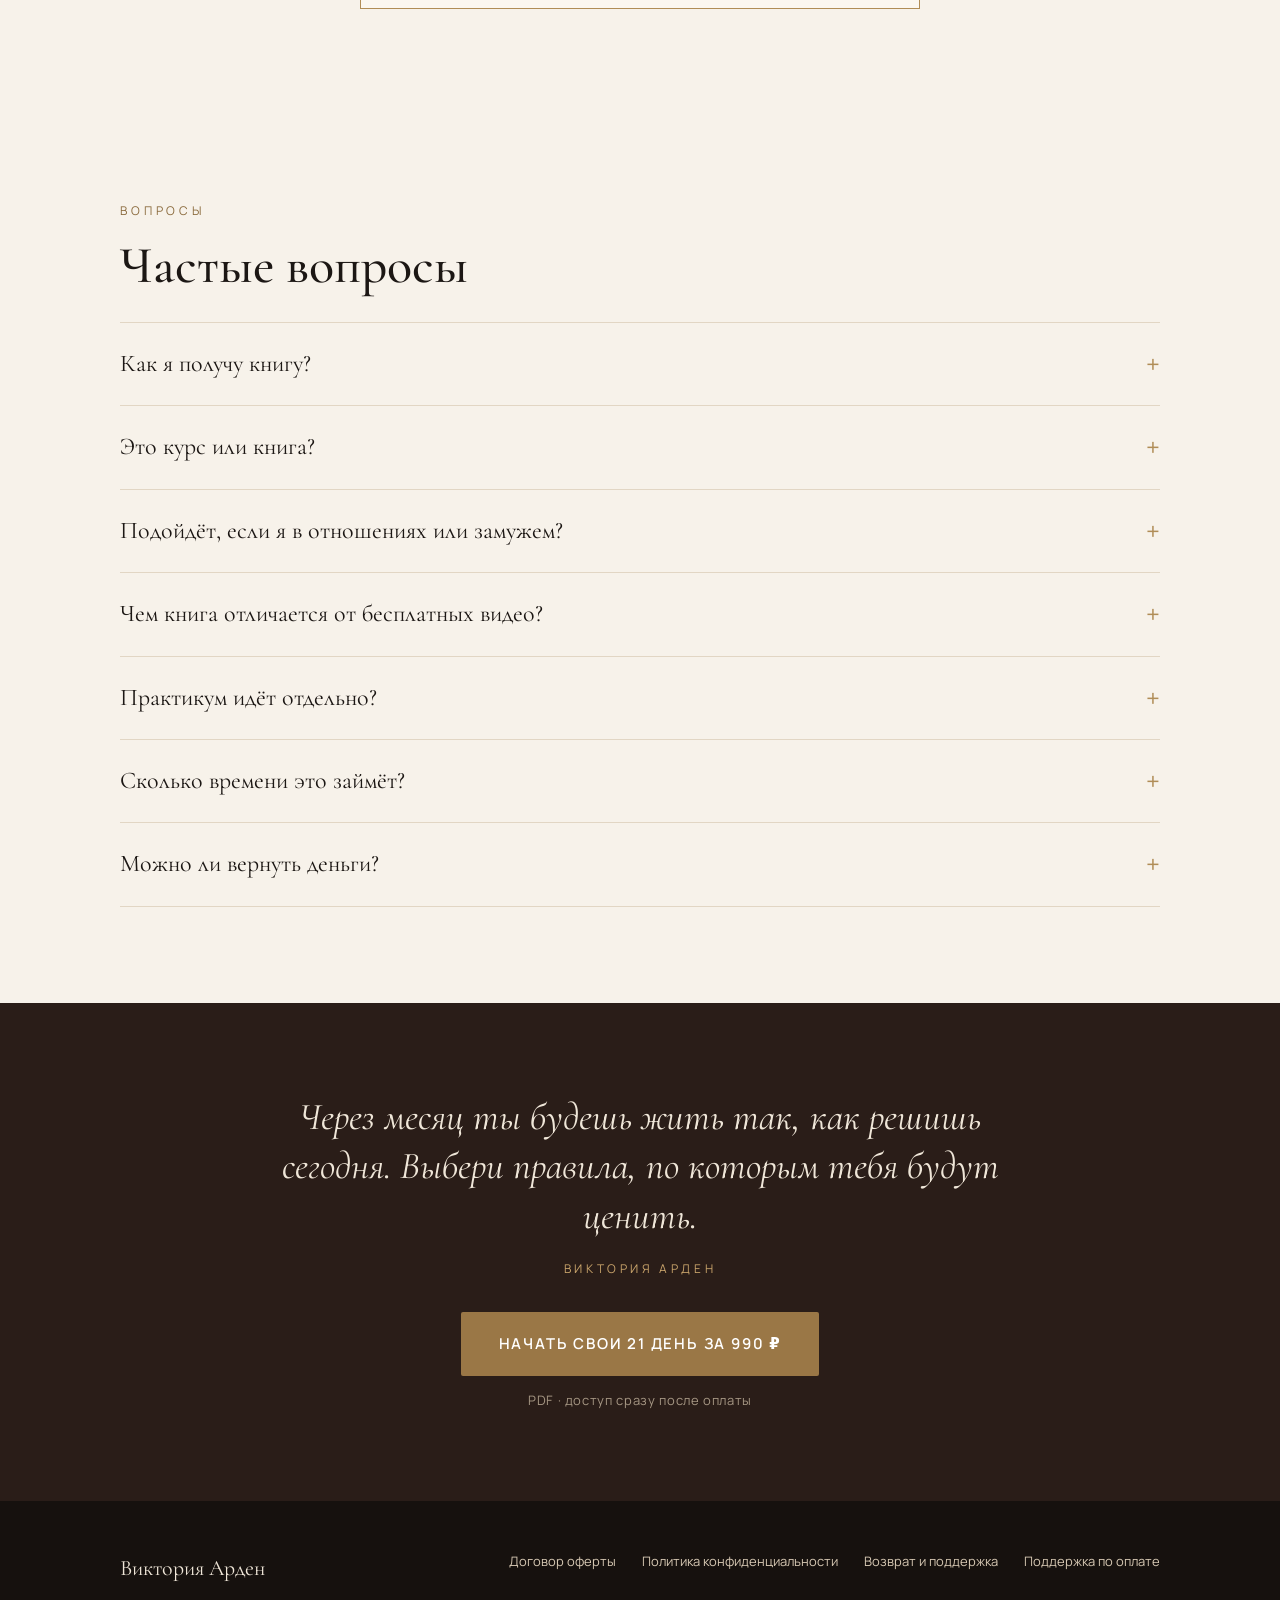
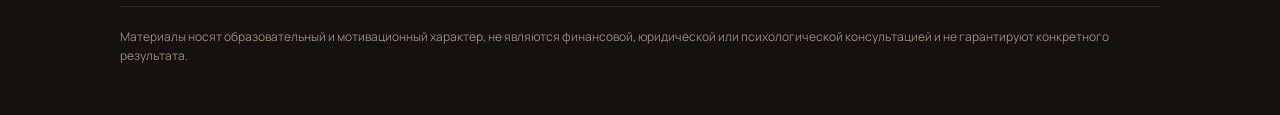
==== commit 13c4cf22: "Обновить лендинг: блок практикума, ценность в блоке цены, новые призывы Co-Authored-By: Claude Opus " ====
--- a/index.html
+++ b/index.html
@@ -7,8 +7,8 @@
 <meta name="description" content="Книга-практикум Виктории Арден: 20 правил про деньги, мужчин и уважение к себе. PDF, доступ сразу после оплаты.">
 <meta property="og:title" content="20 правил женщины, которая стоит дорого">
 <meta property="og:description" content="Книга-практикум про деньги, мужчин и уважение к себе. 990&nbsp;₽ по стартовой цене, PDF навсегда.">
-<link rel="stylesheet" href="style.css?v=1790989722">
-<script src="config.js?v=1790989722"></script>
+<link rel="stylesheet" href="style.css?v=1790990797">
+<script src="config.js?v=1790990797"></script>
 </head>
 <body>
 
@@ -17,11 +17,12 @@
 <section class="hero">
   <div class="wrap">
     <div>
-      <div class="eyebrow">Книга-практикум · PDF</div>
+      <div class="eyebrow">Книга-практикум · PDF · 40 страниц</div>
       <h1>20 правил женщины, которая <em>стоит дорого</em></h1>
-      <p class="lead">Для женщин, которые решили перестать соглашаться на меньшее. Как поднять свою цену в деньгах, в отношениях и в собственных глазах.</p>
-      <a class="btn hero-buy" href="#price">Хочу книгу за 990&nbsp;₽</a>
-      <div class="meta">20 правил · 20 практик · практикум на 21 день · доступ сразу после оплаты</div>
+      <p class="lead">Что сказать, когда просишь прибавку, отказываешь или называешь цену. 20 правил, готовые фразы и практикум на 21 день, чтобы правила стали привычкой.</p>
+      <ul class="hero-pts"><li>20 правил: одна мысль, одна фраза, одна практика</li><li>6 сценариев трудных разговоров слово в слово</li><li>План на 21 день по 10 минут в день</li></ul>
+      <a class="btn hero-buy" href="#price">Получить книгу и практикум за 990&nbsp;₽</a>
+      <div class="meta">PDF придёт на почту сразу после оплаты</div>
     </div>
     <div class="portrait">
       <img src="https://d8j0ntlcm91z4.cloudfront.net/user_3JpAUYgHEafrY0TdEruVPSYpAoP/hf_20261002_142903_53f943ce-415d-44e1-a7d0-747fc3f11f57.png" alt="Виктория Арден">
@@ -44,10 +45,11 @@
       <li>Знаешь, что достойна большего, но не понимаешь, с чего начать</li>
     </ul>
     <p class="after">Дело не в характере и не в везении. Дело в маленьких правилах, по которым ты живёшь каждый день. Их можно поменять.</p>
-  </div>
-</section>
-
-<section class="excerpt">
+    <a class="btn sec-cta" href="#excerpt">Начать с первого правила</a>
+  </div>
+</section>
+
+<section class="excerpt" id="excerpt">
   <div class="wrap">
     <div class="eyebrow">Фрагмент из книги</div>
     <h2>Правило 1. Твоя цена — это то, что ты принимаешь</h2>
@@ -68,26 +70,98 @@
     <div>
       <div class="eyebrow">Что внутри</div>
       <h2>Пять опор, на которых держится женщина, которая выбирает себя</h2>
+      <p class="book-sub">У каждого из 20 правил три части: мысль на одну страницу, фраза, которую можно сказать сегодня, и практика на 10 минут.</p>
       <div class="parts">
         <div><b>I</b><div><h3>Самоценность</h3><p>Почему твоя цена равна тому, на что ты соглашаешься, и как её поднять без конфликтов.</p></div></div>
         <div><b>II</b><div><h3>Границы</h3><p>Как говорить «нет» одной фразой, держать паузу и перестать оправдываться.</p></div></div>
         <div><b>III</b><div><h3>Деньги</h3><p>Как называть свою цену, платить сначала себе и перестать ставить себе потолок.</p></div></div>
         <div><b>IV</b><div><h3>Мужчины и отношения</h3><p>Почему щедрые мужчины выбирают тех, кто умеет принимать, и как выбирать самой.</p></div></div>
         <div><b>V</b><div><h3>Жизнь для себя</h3><p>Привычки спокойной, уверенной женщины, которую видно издалека.</p></div></div>
-        <div><b>VI</b><div><h3>Практикум на 21 день</h3><p>Тест «с чего начать», план по дням, сценарии разговоров, денежный разбор и трекер.</p></div></div>
       </div>
     </div>
   </div>
 </section>
 
-<section class="get">
-  <div class="wrap">
-    <div class="eyebrow">Как устроена книга</div>
-    <h2>Не теория, а то, что можно применить сегодня вечером</h2>
-    <div class="grid">
-      <div><h3>20 правил</h3><p>Каждое правило — одна короткая мысль на страницу. Читается за вечер, перечитывается годами.</p></div>
-      <div><h3>20 готовых фраз</h3><p>Что сказать, когда нужно отказать, назвать цену или принять заботу. Просто выучи и используй.</p></div>
-      <div><h3>Практикум на 21 день</h3><p>План по дням, готовые сценарии для разговора о деньгах, отказа и границ с мужчиной, трекер привычек. Правила переходят из головы в жизнь.</p></div>
+<section class="pr" id="practicum">
+  <div class="wrap">
+    <div class="pr-head">
+      <div class="eyebrow">Раздел VI · внутри книги</div>
+      <h2>Практикум на&nbsp;21&nbsp;день: <em>правила переходят в&nbsp;жизнь</em></h2>
+      <p class="pr-lead">Прочитать правило легко. Сказать «нет» вслух в понедельник утром сложнее. Поэтому в книге есть рабочая тетрадь: 10 минут в день, и через три недели новые ответы звучат как твои собственные.</p>
+    </div>
+
+    <ol class="pr-list">
+      <li><b>01</b><span><strong>Тест «с чего начать»</strong>покажет, какой из пяти разделов твой</span></li>
+      <li><b>02</b><span><strong>План на 21 день</strong>одно маленькое действие в день</span></li>
+      <li><b>03</b><span><strong>6 сценариев разговоров</strong>что сказать слово в слово</span></li>
+      <li><b>04</b><span><strong>Денежный разбор</strong>где ты работаешь дешевле, чем могла бы</span></li>
+      <li><b>05</b><span><strong>Трекер</strong>21 день, три отметки, видно прогресс</span></li>
+    </ol>
+
+    <div class="pr-peek-label"><span>Загляни внутрь</span><span class="pr-swipe">листай →</span></div>
+    <div class="pr-rail" tabindex="0" aria-label="Страницы практикума">
+
+      <!-- 1. План недели -->
+      <figure class="pr-sheet">
+        <div class="pr-kicker">Практикум · Неделя 2</div>
+        <div class="pr-title">Пробовать</div>
+        <ul class="pr-days">
+          <li class="done"><i></i><b>День 8</b>Откажи в одной просьбе фразой «Нет, мне это не подходит».</li>
+          <li class="done"><i></i><b>День 9</b>На любую просьбу: «Я подумаю и отвечу позже».</li>
+          <li><i></i><b>День 10</b>Назови сумму первой. Скажи и помолчи.</li>
+          <li><i></i><b>День 11</b>Переведи 10% дохода на счёт «сначала себе».</li>
+        </ul>
+        <figcaption>План на 21 день</figcaption>
+      </figure>
+
+      <!-- 2. Сценарий разговора -->
+      <figure class="pr-sheet">
+        <div class="pr-kicker">Сценарий 1 из 6</div>
+        <div class="pr-title">Попросить прибавку</div>
+        <div class="pr-row"><b>Скажи</b><span>«Я хочу обсудить мою зарплату. За полгода я взяла на себя […]. Справедливым считаю уровень […]»</span></div>
+        <div class="pr-row"><b>Если давят</b><span>«Давайте зафиксируем, когда вернёмся к&nbsp;разговору»</span></div>
+        <div class="pr-row pr-no"><b>Не говори</b><span>«Я понимаю, если нельзя»</span></div>
+        <figcaption>Сценарии разговоров</figcaption>
+      </figure>
+
+      <!-- 3. Трекер -->
+      <figure class="pr-sheet">
+        <div class="pr-kicker">Практикум · Трекер</div>
+        <div class="pr-title">21 день</div>
+        <table class="pr-trk">
+          <tr><th></th><th>Сказала «нет»</th><th>Назвала цену</th><th>Выбрала себя</th></tr>
+          <tr><td>День 1</td><td><i class="on"></i></td><td><i></i></td><td><i class="on"></i></td></tr>
+          <tr><td>День 2</td><td><i class="on"></i></td><td><i class="on"></i></td><td><i class="on"></i></td></tr>
+          <tr><td>День 3</td><td><i></i></td><td><i class="on"></i></td><td><i class="on"></i></td></tr>
+          <tr><td>День 4</td><td><i class="on"></i></td><td><i></i></td><td><i></i></td></tr>
+          <tr><td>День 5</td><td><i></i></td><td><i></i></td><td><i></i></td></tr>
+        </table>
+        <figcaption>Трекер</figcaption>
+      </figure>
+
+      <!-- 4. Денежный разбор -->
+      <figure class="pr-sheet">
+        <div class="pr-kicker">Практикум · Деньги</div>
+        <div class="pr-title">Мой денежный разбор</div>
+        <div class="pr-field">Сколько из дохода я трачу на себя<i></i></div>
+        <div class="pr-field">Где я работаю дешевле, чем могла бы<i></i></div>
+        <div class="pr-field">Моя цена сейчас и через 3 месяца<i></i></div>
+        <div class="pr-field">Одно действие на этой неделе<i></i></div>
+        <figcaption>Денежный разбор</figcaption>
+      </figure>
+    </div>
+    <div class="pr-dots" aria-hidden="true"><i class="on"></i><i></i><i></i><i></i></div>
+
+    <div class="pr-weeks">
+      <div><b>Неделя 1</b><span>Замечать</span></div>
+      <div><b>Неделя 2</b><span>Пробовать</span></div>
+      <div><b>Неделя 3</b><span>Закреплять</span></div>
+    </div>
+
+    <blockquote class="pr-math">Посчитай сама. Если сценарий «Попросить прибавку» поможет тебе хотя бы раз назвать сумму на 1&nbsp;000&nbsp;₽ выше, чем раньше, книга уже окупилась. Если «Отказать в просьбе» сбережёт один вечер, который ушёл бы на чужие дела, этот вечер снова твой.</blockquote>
+    <div class="pr-cta">
+      <a class="btn" href="#price">Хочу книгу с практикумом</a>
+      <div class="pr-note">Практикум входит в книгу · 990&nbsp;₽ · PDF сразу на почту</div>
     </div>
   </div>
 </section>
@@ -106,6 +180,7 @@
       <div><h3>Книга для тебя, если</h3><ul><li>ты устала соглашаться на меньшее</li><li>хочешь конкретики: что сказать и что сделать</li><li>готова потратить 10 минут в день на практику</li></ul></div>
       <div class="no"><h3>Не для тебя, если</h3><ul><li>ждёшь волшебную таблетку без действий</li><li>ищешь эзотерику, аффирмации и «просто полюби себя»</li><li>тебе нужна помощь психолога в тяжёлой ситуации</li></ul></div>
     </div>
+    <a class="btn sec-cta" href="#price">Хочу жить по этим правилам</a>
   </div>
 </section>
 
@@ -125,21 +200,21 @@
   <div class="wrap">
     <div class="card">
       <div class="eyebrow">Книга-практикум</div>
-      <h2 style="font-size:36px;margin-bottom:0">20 правил женщины, которая стоит дорого</h2>
+      <h2 style="margin-bottom:0">20 правил женщины, которая стоит дорого</h2>
       <div class="old">2&nbsp;490&nbsp;₽</div>
       <div class="sum">990 <small>₽</small></div>
       <div class="promo">Ваша временная персональная скидка</div>
-      <div style="color:var(--muted);font-size:14px">единоразово · PDF навсегда</div>
-      <ul>
-        <li>40 страниц: 20 правил в 5 разделах</li>
-        <li>20 готовых фраз и 20 практик</li>
-        <li><b>Практикум на 21 день:</b> тест «с чего начать», план по дням, 6 сценариев разговоров слово в слово, денежный разбор и трекер</li>
-        <li>Страница «Мои три правила на месяц»</li>
-        <li>Читается на телефоне, планшете и компьютере</li>
-        <li>Письмо с книгой приходит на почту в течение минуты</li>
-      </ul>
-      <br><a class="btn buy" href="#">Купить книгу</a>
-      <div class="pay">Оплата картой, через СБП или зарубежной картой</div>
+      <div class="pv" aria-label="Что входит">
+  <div class="pv-h">Что ты получаешь</div>
+  <div class="pv-item"><b>I–V</b><div><strong>Книга: 20 правил в 5 разделах</strong><span>40 страниц, каждое правило: мысль, фраза, практика</span></div></div>
+  <div class="pv-item"><b>20</b><div><strong>Готовые фразы и 20 практик</strong><span>что сказать, когда нужно отказать или назвать цену</span></div></div>
+  <div class="pv-item pv-hl"><b>VI</b><div><em class="pv-tag">Рабочая тетрадь</em><strong>Практикум на 21 день</strong>
+    <div class="pv-sub"><span>Тест «с чего начать»</span><span>План по дням</span><span>6 сценариев разговоров</span><span>Денежный разбор</span><span>Трекер на 21 день</span></div></div></div>
+  <div class="pv-item"><b>+</b><div><strong>Страница «Мои три правила на месяц»</strong><span>чтобы не потерять главное</span></div></div>
+  <div class="pv-foot">PDF навсегда · на телефоне, планшете, компьютере · письмо на почту за минуту</div>
+</div>
+      <a class="btn buy" href="#">Забрать книгу с практикумом</a>
+      <div class="pay">Оплата картой или через СБП · письмо с PDF в течение минуты</div>
     </div>
   </div>
 </section>
@@ -151,6 +226,8 @@
     <details><summary>Как я получу книгу?</summary><p>Сразу после оплаты на указанную почту придёт письмо со ссылкой на PDF. Если письма нет, проверь папку «Спам» или напиши в поддержку.</p></details>
     <details><summary>Это курс или книга?</summary><p>Это книга-практикум в формате PDF. Её можно прочитать за один вечер, а практики выполнять в своём темпе.</p></details>
     <details><summary>Подойдёт, если я в отношениях или замужем?</summary><p>Да. Большая часть правил про самоуважение, границы и деньги и работает в любой ситуации.</p></details>
+    <details><summary>Чем книга отличается от бесплатных видео?</summary><p>Видео дают мысль. Книга даёт систему: порядок правил, готовые фразы, сценарии разговоров и план на 21 день. Всё в одном месте, и к этому можно вернуться в нужный момент.</p></details>
+    <details><summary>Практикум идёт отдельно?</summary><p>Нет, он внутри той же PDF-книги, в последнем разделе. Можно начать с теста и сразу понять, какие правила читать первыми.</p></details>
     <details><summary>Сколько времени это займёт?</summary><p>Прочитать книгу можно за вечер. Каждая практика занимает 5–10 минут: можно делать по одному правилу в день и закончить за три недели.</p></details>
     <details class="refund-q"><summary>Можно ли вернуть деньги?</summary><p>Условия возврата описаны на странице <a href="refund.html">«Возврат и поддержка»</a>.</p></details>
   </div>
@@ -160,7 +237,7 @@
   <div class="wrap">
     <p class="serif">Через месяц ты будешь жить так, как решишь сегодня. Выбери правила, по которым тебя будут ценить.</p>
     <div class="sig">Виктория Арден</div>
-    <a class="btn final-btn" href="#price">Забрать книгу за 990&nbsp;₽</a>
+    <a class="btn final-btn" href="#price">Начать свои 21 день за 990&nbsp;₽</a>
     <div class="fmeta">PDF · доступ сразу после оплаты</div>
   </div>
 </section>
@@ -173,8 +250,17 @@
   </div>
 </footer>
 
-<a class="stickybar" href="#price"><span>Книга за <b>990&nbsp;₽</b> <s>2&nbsp;490&nbsp;₽</s></span><em>Забрать</em></a>
+<a class="stickybar" href="#price"><span>Книга + практикум <b>990&nbsp;₽</b> <s>2&nbsp;490&nbsp;₽</s></span><em>Забрать</em></a>
 <script>
+// точки под каруселью практикума
+(function(){
+  var r=document.querySelector('.pr-rail'),d=document.querySelectorAll('.pr-dots i');
+  if(!r||!d.length)return;
+  r.addEventListener('scroll',function(){
+    var w=r.firstElementChild.offsetWidth+14,i=Math.round(r.scrollLeft/w);
+    d.forEach(function(x,k){x.classList.toggle('on',k===i)});
+  },{passive:true});
+})();
 // Нижняя панель покупки на телефоне: видна после первого экрана, прячется у блока с ценой
 (function(){
   var bar=document.querySelector('.stickybar'), price=document.getElementById('price');
--- a/style.css
+++ b/style.css
@@ -143,3 +143,136 @@
   .mock{max-width:300px;margin:0 auto;transform:none}
   .price .card{padding:40px 22px}
 }
+
+/* ===== Практикум на 21 день ===== */
+.pr{background:radial-gradient(120% 80% at 80% 0%,#2a201a 0%,var(--dark) 60%);color:#efe6d8;overflow:hidden}
+.pr-head{max-width:720px}
+.pr h2{color:#efe6d8;font-variant-numeric:lining-nums}
+.pr h2 em{color:var(--gold2)}
+.pr-lead{color:#d6c8b3;font-size:17px;margin:-8px 0 34px}
+.pr-list{list-style:none;display:grid;gap:0;margin-bottom:44px}
+.pr-list li{display:grid;grid-template-columns:44px 1fr;gap:6px;padding:14px 0;border-top:1px solid rgba(201,164,107,.22)}
+.pr-list li:last-child{border-bottom:1px solid rgba(201,164,107,.22)}
+.pr-list b{font-family:'Cormorant Garamond',serif;font-weight:500;font-size:24px;color:var(--gold2);line-height:1.1;font-variant-numeric:lining-nums}
+.pr-list span{font-size:14px;color:#a59683;line-height:1.45}
+.pr-list strong{display:block;font-family:'Cormorant Garamond',serif;font-weight:500;font-size:22px;color:#efe6d8;line-height:1.15;margin-bottom:2px;font-variant-numeric:lining-nums}
+.pr-peek-label{display:flex;justify-content:space-between;align-items:baseline;font-size:12px;letter-spacing:.28em;text-transform:uppercase;color:var(--gold2);margin-bottom:16px}
+.pr-swipe{letter-spacing:.1em;color:#a59683;text-transform:none;font-size:13px}
+/* карусель листов: мобильный — свайп, десктоп — сетка 2×2 */
+.pr-rail{display:flex;gap:14px;overflow-x:auto;scroll-snap-type:x mandatory;-webkit-overflow-scrolling:touch;margin:0 -20px;padding:6px 20px 26px;scrollbar-width:none;outline:none}
+.pr-rail::-webkit-scrollbar{display:none}
+.pr-sheet{flex:0 0 78%;max-width:300px;scroll-snap-align:center;aspect-ratio:148/210;background:#fffdf9;color:var(--ink);padding:22px 20px 34px;position:relative;box-shadow:0 18px 40px rgba(0,0,0,.45);overflow:hidden;display:flex;flex-direction:column}
+.pr-sheet:before{content:'';position:absolute;inset:8px;border:1px solid var(--line);pointer-events:none}
+.pr-sheet figcaption{position:absolute;left:0;right:0;bottom:14px;text-align:center;font-size:9px;letter-spacing:.3em;text-transform:uppercase;color:var(--muted)}
+.pr-kicker{font-size:9px;letter-spacing:.28em;text-transform:uppercase;color:var(--gold);margin-bottom:6px}
+.pr-title{font-family:'Cormorant Garamond',serif;font-size:26px;line-height:1.05;margin-bottom:14px;font-variant-numeric:lining-nums}
+/* план с галочками */
+.pr-days{list-style:none}
+.pr-days li{position:relative;padding:8px 0 8px 26px;border-top:1px solid #e8dccb;font-size:12px;line-height:1.4;color:#3b302a}
+.pr-days b{display:block;font-size:9px;letter-spacing:.22em;text-transform:uppercase;color:var(--gold);font-weight:600}
+.pr-days i{position:absolute;left:0;top:11px;width:15px;height:15px;border:1px solid var(--gold2)}
+.pr-days .done i{background:var(--gold)}
+.pr-days .done i:after{content:'';position:absolute;left:4px;top:1px;width:4px;height:8px;border:solid #fff;border-width:0 2px 2px 0;transform:rotate(45deg)}
+.pr-days .done{color:var(--muted)}
+/* сценарий */
+.pr-row{display:grid;grid-template-columns:62px 1fr;gap:8px;padding:9px 0;border-top:1px solid #e8dccb;font-size:12px;line-height:1.4;color:#3b302a}
+.pr-row b{font-size:8.5px;letter-spacing:.18em;text-transform:uppercase;color:var(--gold);font-weight:600;padding-top:2px}
+.pr-row span{font-family:'Cormorant Garamond',serif;font-size:16px;line-height:1.2}
+.pr-no b{color:var(--muted)}
+.pr-no span{text-decoration:line-through;text-decoration-color:rgba(176,141,87,.6);color:var(--muted)}
+/* трекер */
+.pr-trk{width:100%;border-collapse:collapse;font-size:10px;font-variant-numeric:lining-nums}
+.pr-trk th{font-size:7.5px;letter-spacing:.1em;text-transform:uppercase;color:var(--gold);font-weight:600;padding:0 2px 6px;border-bottom:1px solid var(--gold);line-height:1.3}
+.pr-trk td{text-align:center;height:30px;border-bottom:1px solid #e8dccb}
+.pr-trk td:first-child{text-align:left;color:var(--muted);white-space:nowrap}
+.pr-trk i{display:inline-block;width:14px;height:14px;border:1px solid var(--gold2);vertical-align:middle}
+.pr-trk i.on{background:var(--gold);box-shadow:inset 0 0 0 3px #fffdf9}
+/* денежный разбор */
+.pr-field{font-size:12px;color:#3b302a;margin-bottom:14px;line-height:1.35}
+.pr-field i{display:block;height:20px;border-bottom:1px solid #d9c9b2}
+/* «дальше — в книге»: нижний край листа уходит в туман */
+.pr-sheet:after{content:'';position:absolute;left:0;right:0;bottom:0;height:34%;background:linear-gradient(to bottom,rgba(255,253,249,0),#fffdf9 80%);pointer-events:none}
+.pr-sheet figcaption{z-index:1}
+.pr-dots{display:flex;justify-content:center;gap:8px;margin:-8px 0 36px}
+.pr-dots i{width:6px;height:6px;border-radius:50%;background:rgba(201,164,107,.3);transition:background .2s,width .2s}
+.pr-dots i.on{background:var(--gold2);width:18px;border-radius:3px}
+.pr-weeks{display:grid;grid-template-columns:repeat(3,1fr);border:1px solid rgba(201,164,107,.35);margin-bottom:36px}
+.pr-weeks div{padding:14px 10px;text-align:center}
+.pr-weeks div+div{border-left:1px solid rgba(201,164,107,.35)}
+.pr-weeks b{display:block;font-size:10px;letter-spacing:.2em;text-transform:uppercase;color:#a59683;font-weight:600}
+.pr-weeks span{font-family:'Cormorant Garamond',serif;font-size:22px;color:var(--gold2)}
+.pr-cta .btn{width:100%;text-align:center}
+.pr-note{margin-top:12px;font-size:13px;color:#a59683;text-align:center}
+@media (min-width:821px){
+  .pr .wrap{display:grid;grid-template-columns:1fr 1.15fr;gap:0 64px;align-items:start}
+  .pr-head,.pr-list,.pr-weeks,.pr-cta{grid-column:1}
+  .pr-peek-label,.pr-dots{display:none}
+  .pr-rail{grid-column:2;grid-row:1/span 4;display:grid;grid-template-columns:1fr 1fr;gap:26px 22px;margin:0;padding:10px 0 0;overflow:visible}
+  .pr-sheet{max-width:none;transition:transform .3s,box-shadow .3s}
+  .pr-sheet:nth-child(odd){transform:rotate(-1.5deg)}
+  .pr-sheet:nth-child(even){transform:rotate(1.5deg)}
+  .pr-sheet:hover{transform:rotate(0) translateY(-4px);box-shadow:0 26px 50px rgba(0,0,0,.55)}
+  .pr-cta .btn{width:auto}
+  .pr-note{text-align:left}
+}
+
+/* ===== Стек ценности в карточке цены ===== */
+.pv{text-align:left;margin:26px 0 30px;border-top:1px solid var(--gold)}
+.pv-h{font-size:11px;letter-spacing:.28em;text-transform:uppercase;color:var(--gold);padding:16px 0 4px}
+.pv-item{display:grid;grid-template-columns:42px 1fr;gap:10px;padding:14px 0;border-bottom:1px solid var(--line)}
+.pv-item>b{font-family:'Cormorant Garamond',serif;font-weight:500;font-size:22px;line-height:1.1;color:var(--gold);font-variant-numeric:lining-nums}
+.pv-item strong{display:block;font-family:'Cormorant Garamond',serif;font-weight:600;font-size:21px;line-height:1.15;margin-bottom:2px;font-variant-numeric:lining-nums}
+.pv-item span{font-size:14px;color:var(--muted);line-height:1.45}
+.pv-hl{background:var(--dark);color:#efe6d8;margin:6px -14px;padding:18px 14px;border:0;box-shadow:0 14px 30px rgba(22,17,14,.25)}
+.pv-hl>b{color:var(--gold2)}
+.pv-tag{display:inline-block;font-style:normal;font-size:10px;letter-spacing:.22em;text-transform:uppercase;color:var(--dark);background:var(--gold2);padding:3px 8px;margin-bottom:8px}
+.pv-sub{margin-top:8px;display:flex;flex-wrap:wrap;gap:6px}
+.pv-sub span{font-size:13px;padding:5px 10px;border:1px solid rgba(201,164,107,.45);color:#e8dcc8;line-height:1.2}
+.pv-foot{font-size:13px;color:var(--muted);padding-top:14px;text-align:center}
+@media (min-width:821px){.pv-hl{margin:6px -24px;padding:20px 24px}}
+
+/* ===== Мелкие правки ===== */
+:root{--gold-ink:#8a6a3c}
+h1,h2,h3,.serif,.price .old,.price .sum,.stickybar{font-variant-numeric:lining-nums}
+.pains .eyebrow,.excerpt .eyebrow,.book .eyebrow,.results .eyebrow,.faq .eyebrow,.price .eyebrow,.excerpt .phrase span{color:var(--gold-ink)}
+.btn{background:#9a7746}
+.btn:hover{background:#87683c}
+.price .promo{color:var(--gold-ink);border-color:var(--gold)}
+.stickybar s{color:#a59683}
+footer .disc{color:#958775}
+.price h2{font-size:clamp(28px,7vw,36px)!important}
+@media (max-width:820px){
+  section{padding:60px 0}
+  h2{font-size:clamp(30px,8.4vw,40px);margin-bottom:22px}
+  .hero{min-height:auto}
+  .hero .wrap{padding-top:84px;padding-bottom:40px;gap:28px}
+  .portrait{aspect-ratio:4/5;max-height:60vh;width:100%}
+  .hero p.lead{font-size:17px;margin-bottom:26px}
+  .btn{display:block;width:100%;text-align:center;padding:19px 20px;font-size:14px}
+  .pains li{padding:13px 0 13px 30px;font-size:16px;line-height:1.5}
+  .pains li:before{top:13px}
+  .pains ul{gap:0}
+  .pains .after{margin-top:30px}
+  .mock{max-width:210px;padding:20px}
+  .mock .n{font-size:72px}
+  .mock .t{font-size:20px}
+  .book .wrap{gap:28px}
+  .parts>div{grid-template-columns:40px 1fr;padding:14px 0}
+  .parts h3{font-size:22px}
+  .results .grid4{grid-template-columns:1fr;gap:0;margin-bottom:40px}
+  .results .grid4>div{display:grid;grid-template-columns:48px 1fr;padding:14px 0;border-top:1px solid var(--line)}
+  .results .grid4 b{font-size:30px;margin:0}
+  .results .fit>div{padding:22px 20px}
+  .faq summary{font-size:21px;line-height:1.25;padding:4px 0}
+  .faq details{padding:16px 0}
+  .final{padding:64px 0}
+}
+
+/* hero bullets, extra CTAs */
+.hero-pts{list-style:none;margin:-14px 0 30px;color:#d6c8b3;font-size:15px}
+.hero-pts li{padding:5px 0 5px 24px;position:relative}
+.hero-pts li:before{content:'';position:absolute;left:0;top:14px;width:12px;height:1px;background:var(--gold2)}
+.sec-cta{margin-top:34px}
+.book-sub{margin:-12px 0 20px;color:#4a3f37;font-size:16px}
+.pr-math{border-left:2px solid var(--gold2);padding:6px 0 6px 18px;margin:0 0 30px;font-family:'Cormorant Garamond',serif;font-style:italic;font-size:21px;line-height:1.35;color:#e8dcc8}
+@media (min-width:821px){.pr-math{grid-column:1}}
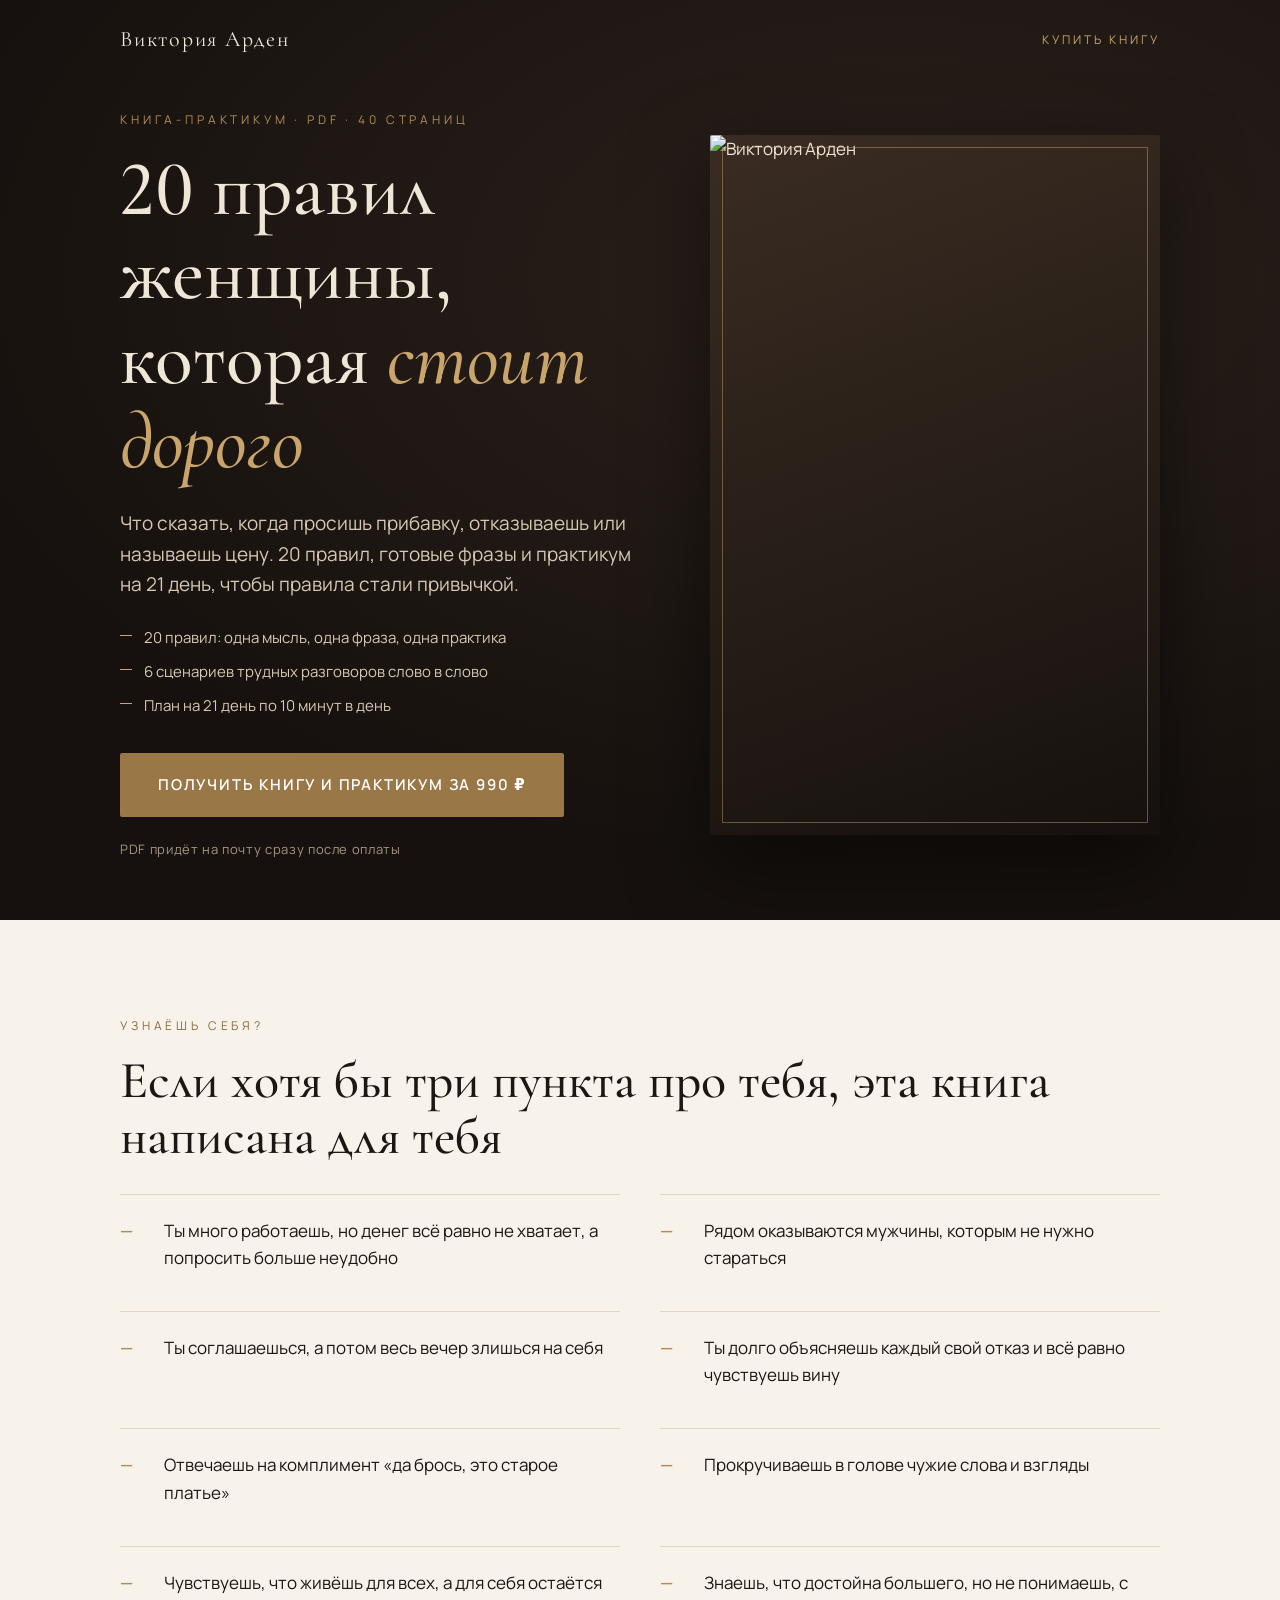
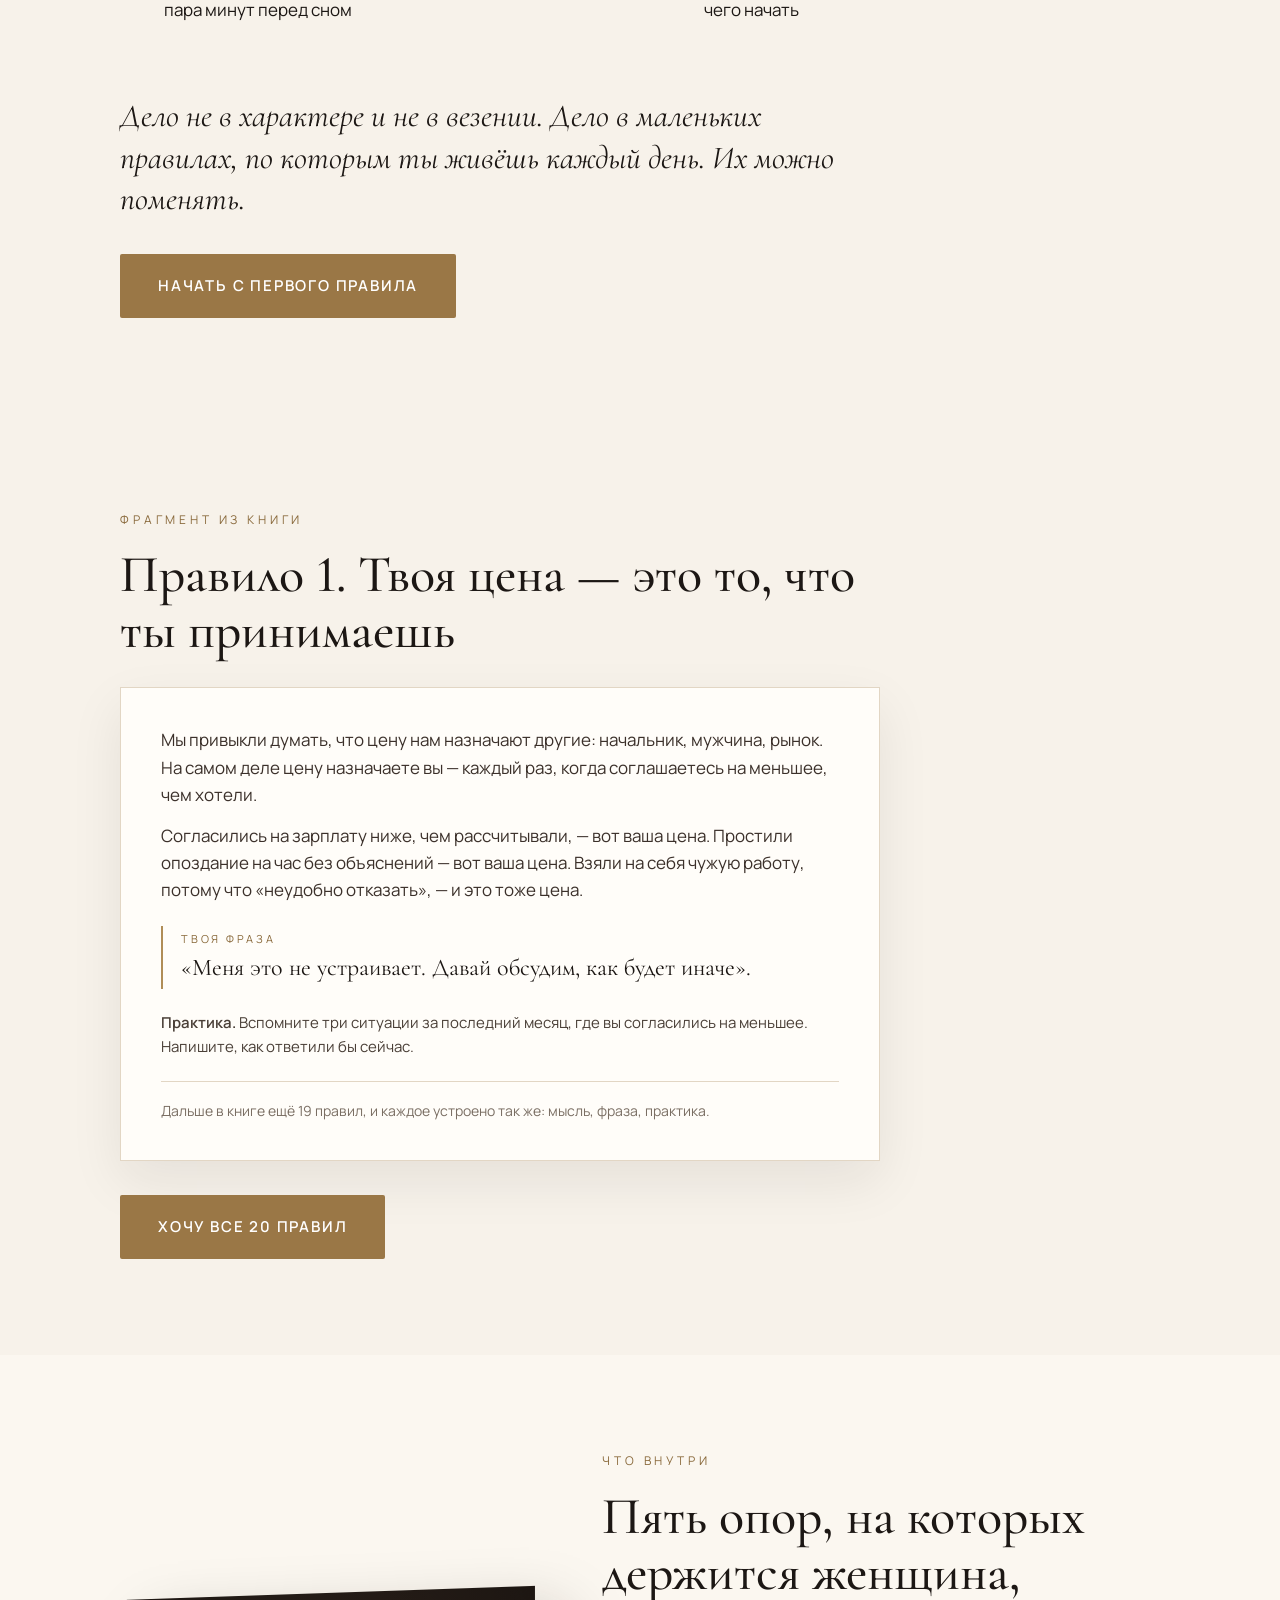
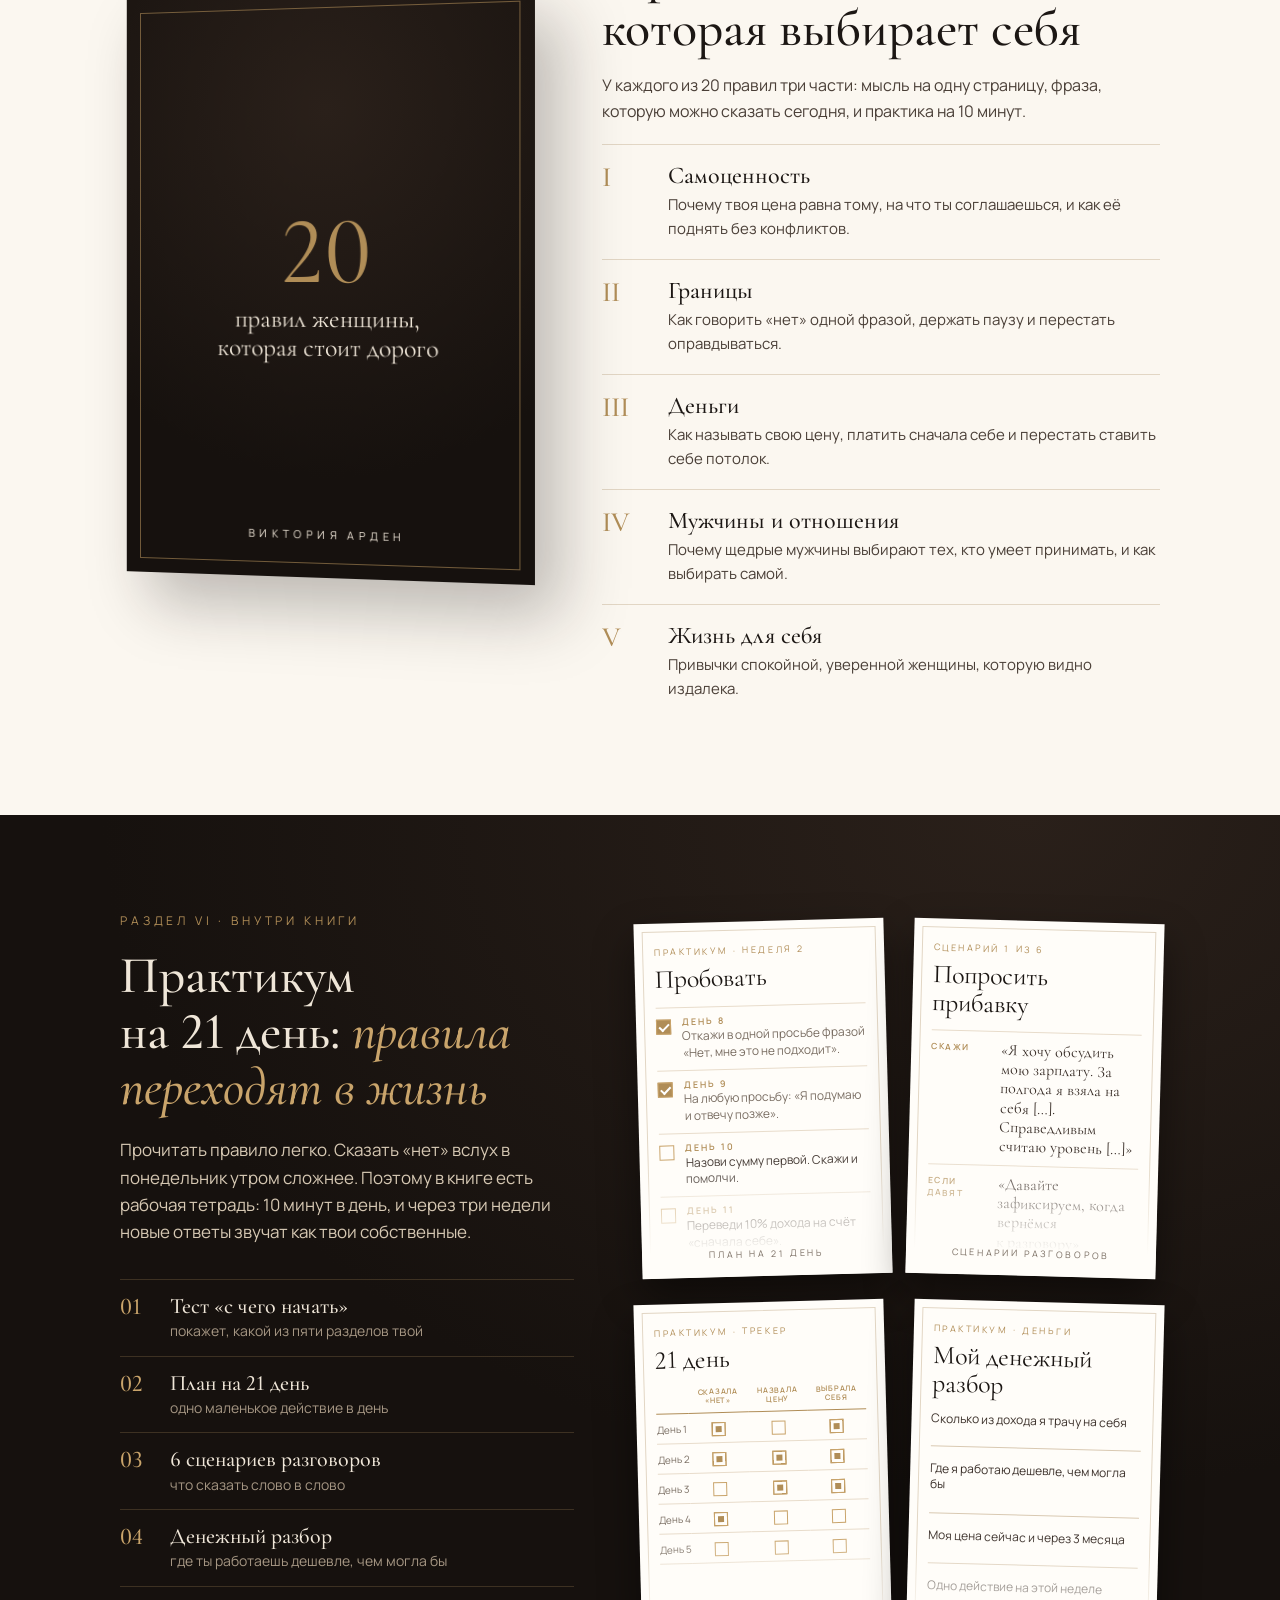
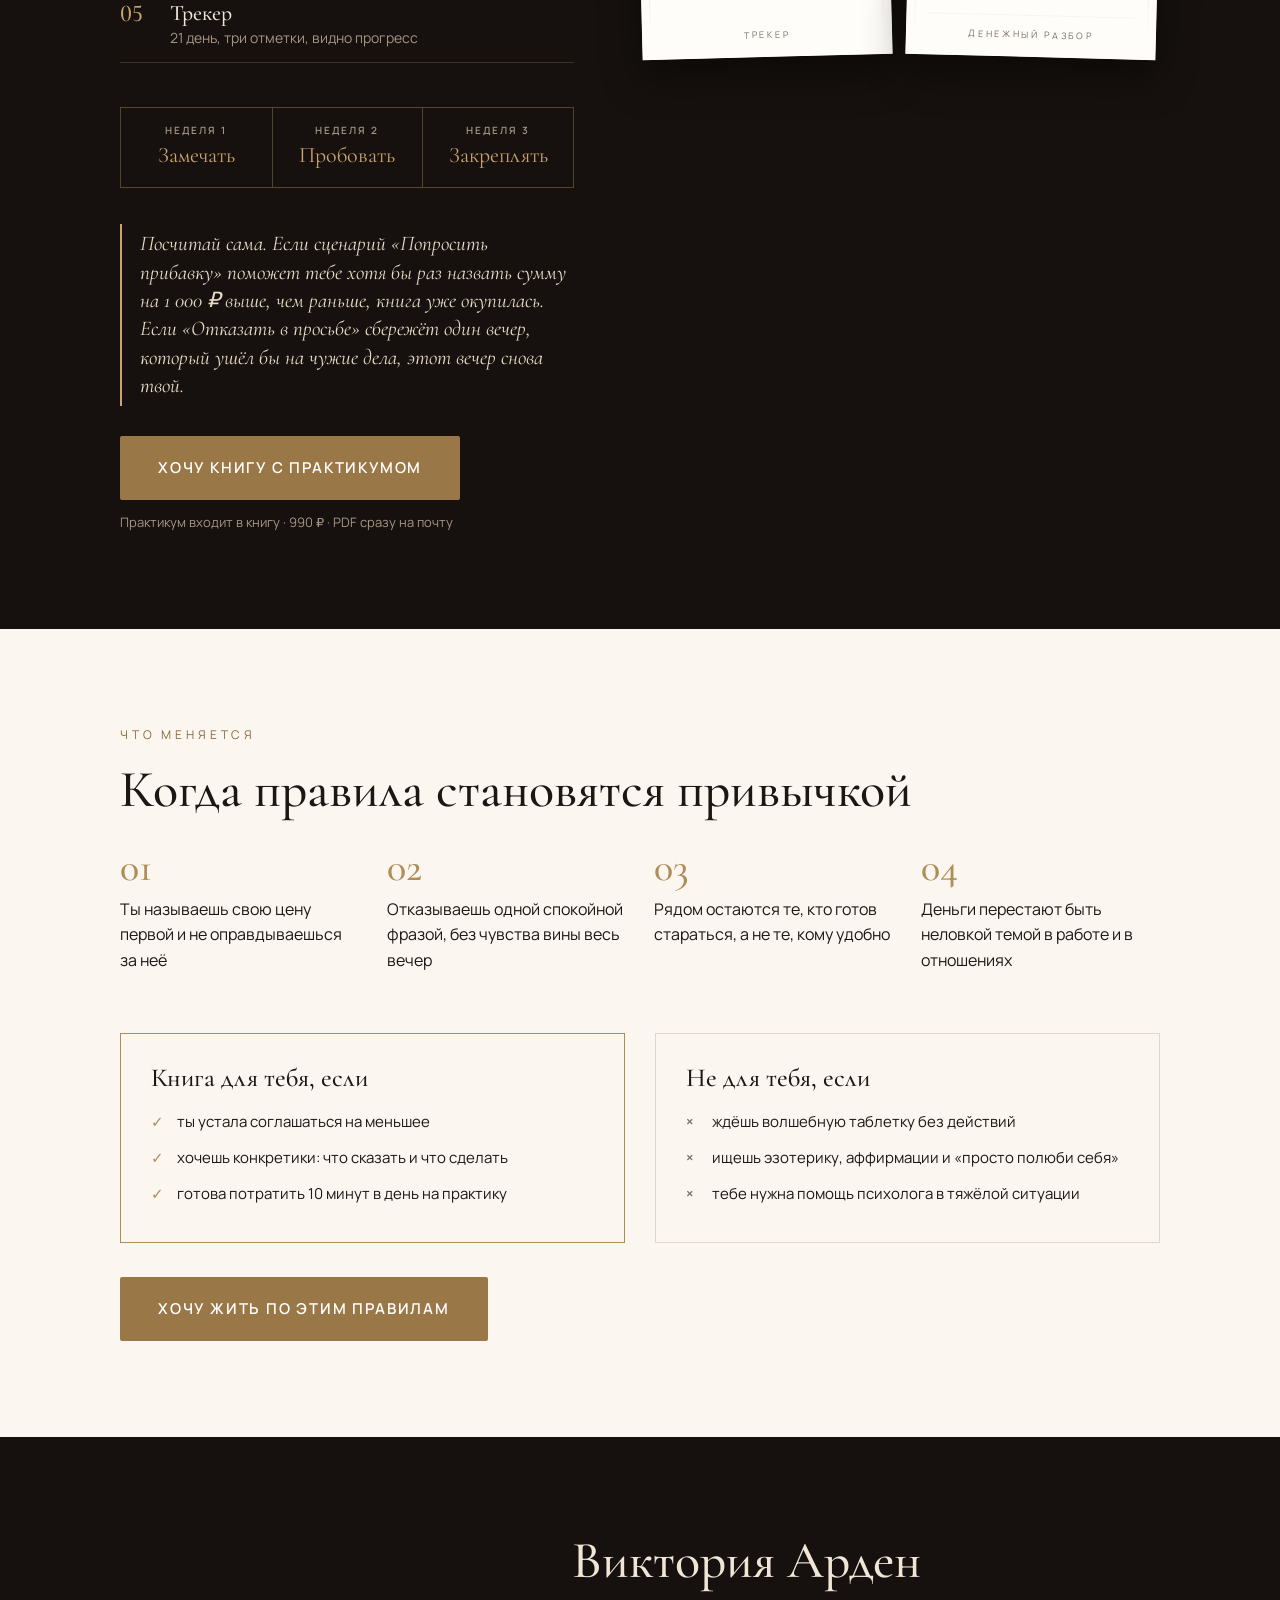
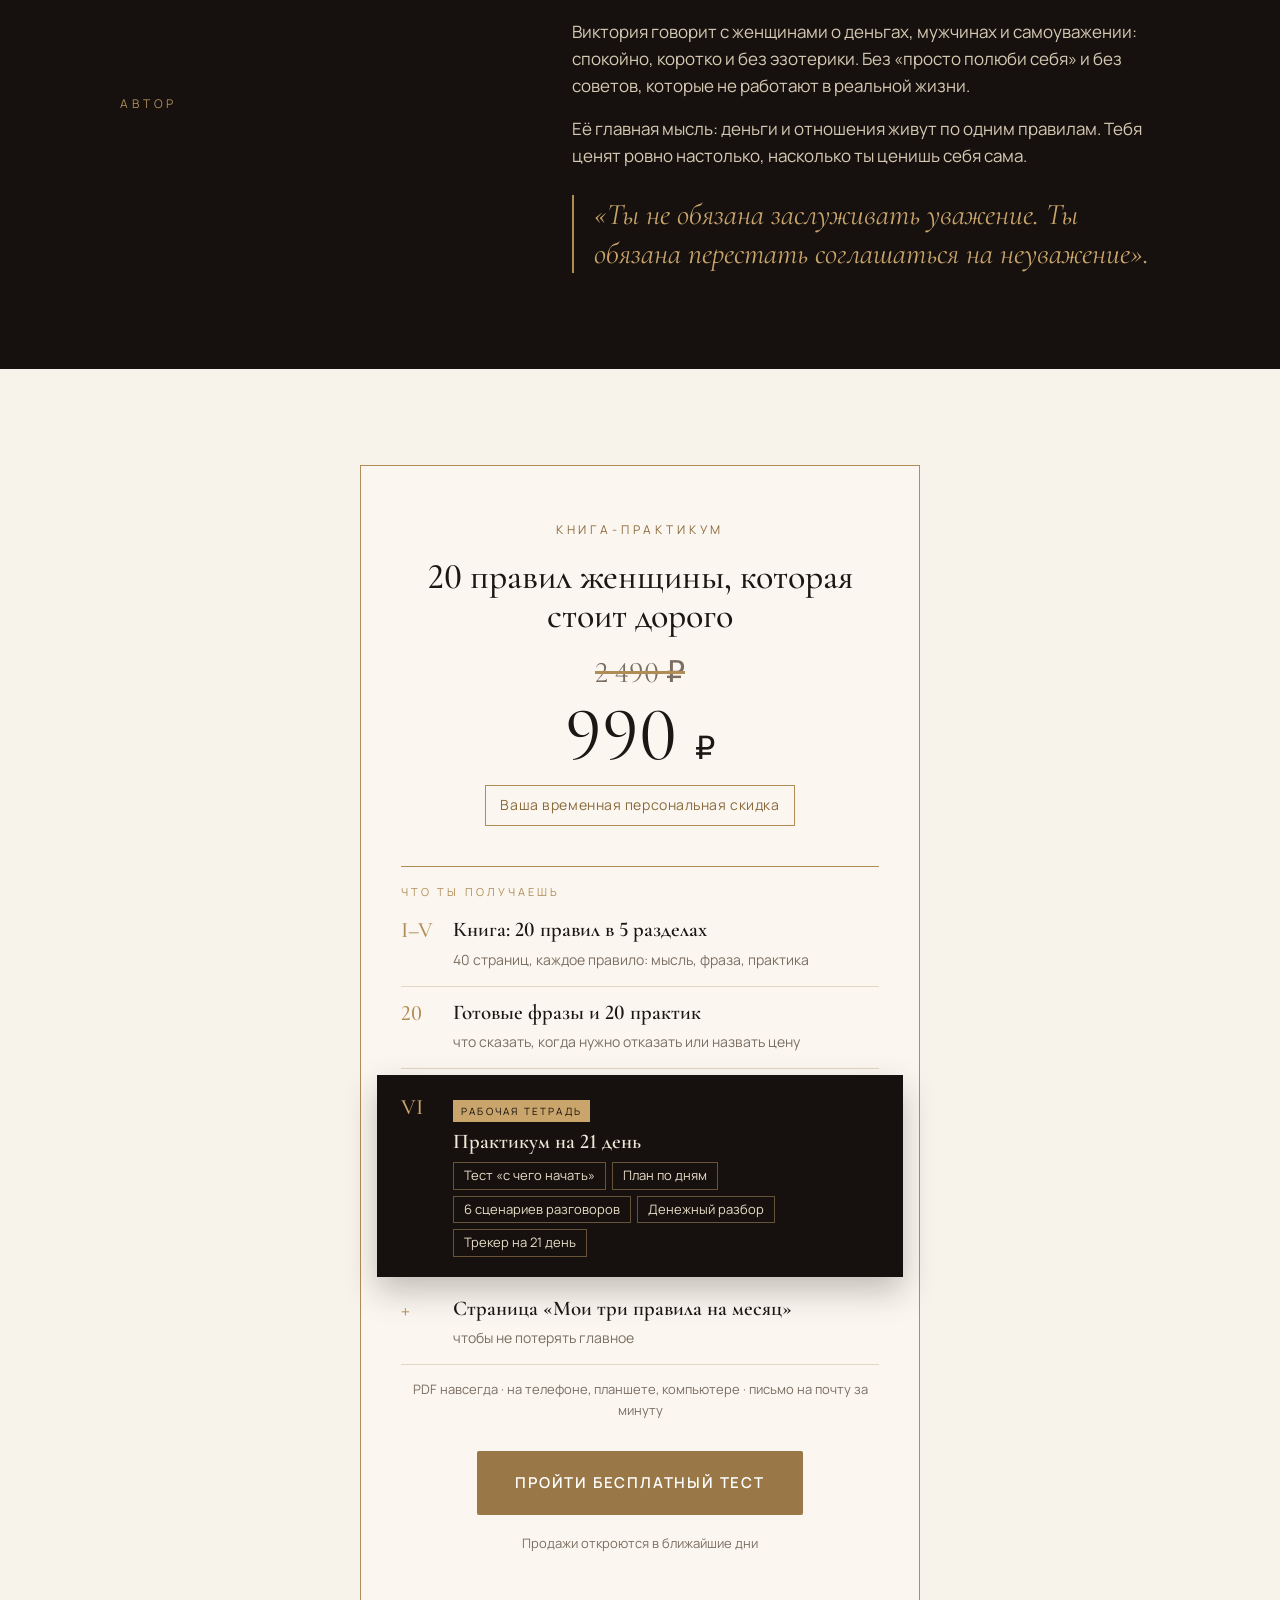
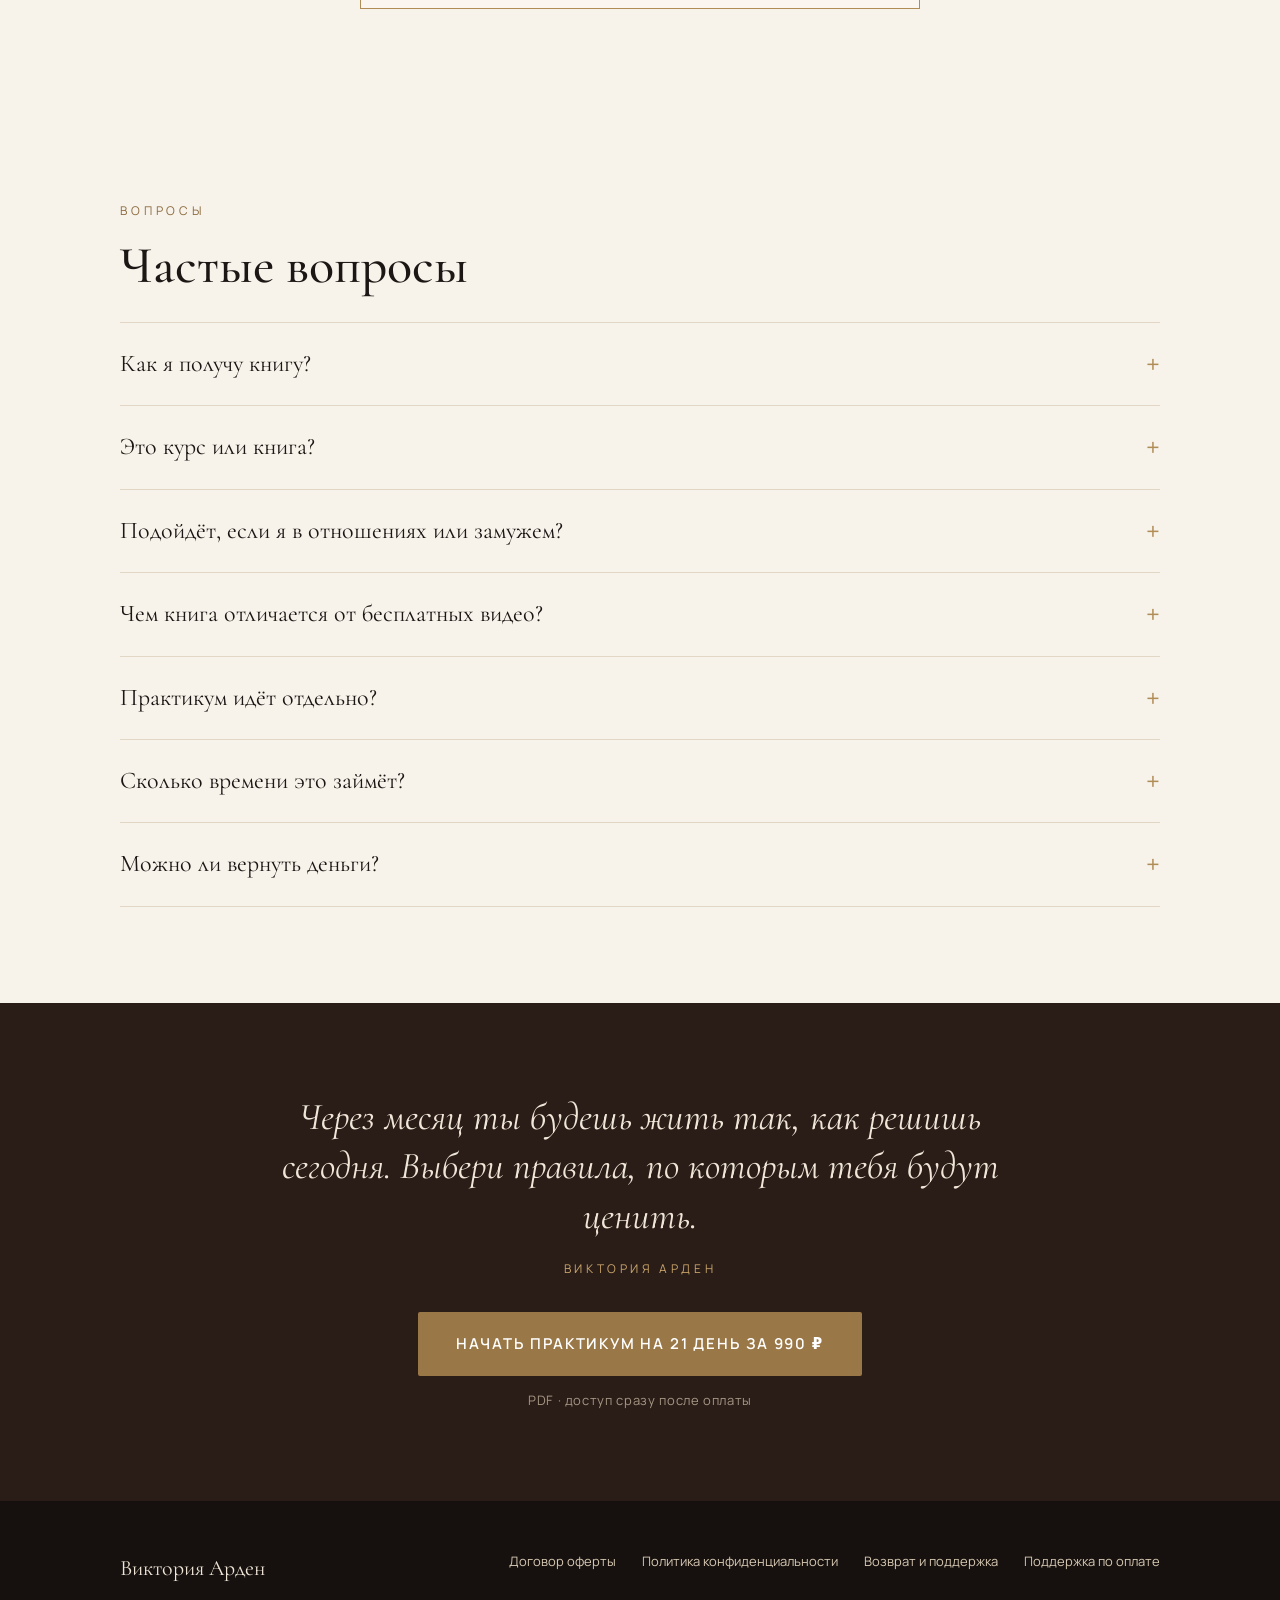
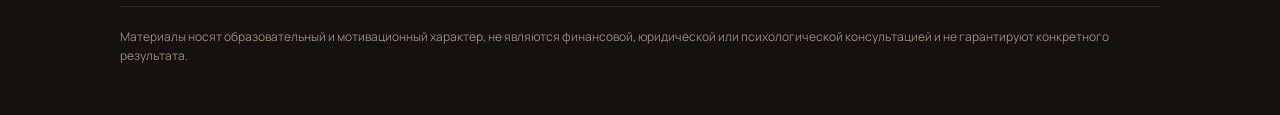
==== commit bef8e312: "Исправить текст финальной кнопки Co-Authored-By: Claude Opus 5.5 (1M context) <noreply@anthropic.com" ====
--- a/index.html
+++ b/index.html
@@ -237,7 +237,7 @@
   <div class="wrap">
     <p class="serif">Через месяц ты будешь жить так, как решишь сегодня. Выбери правила, по которым тебя будут ценить.</p>
     <div class="sig">Виктория Арден</div>
-    <a class="btn final-btn" href="#price">Начать свои 21 день за 990&nbsp;₽</a>
+    <a class="btn final-btn" href="#price">Начать практикум на 21 день за 990&nbsp;₽</a>
     <div class="fmeta">PDF · доступ сразу после оплаты</div>
   </div>
 </section>
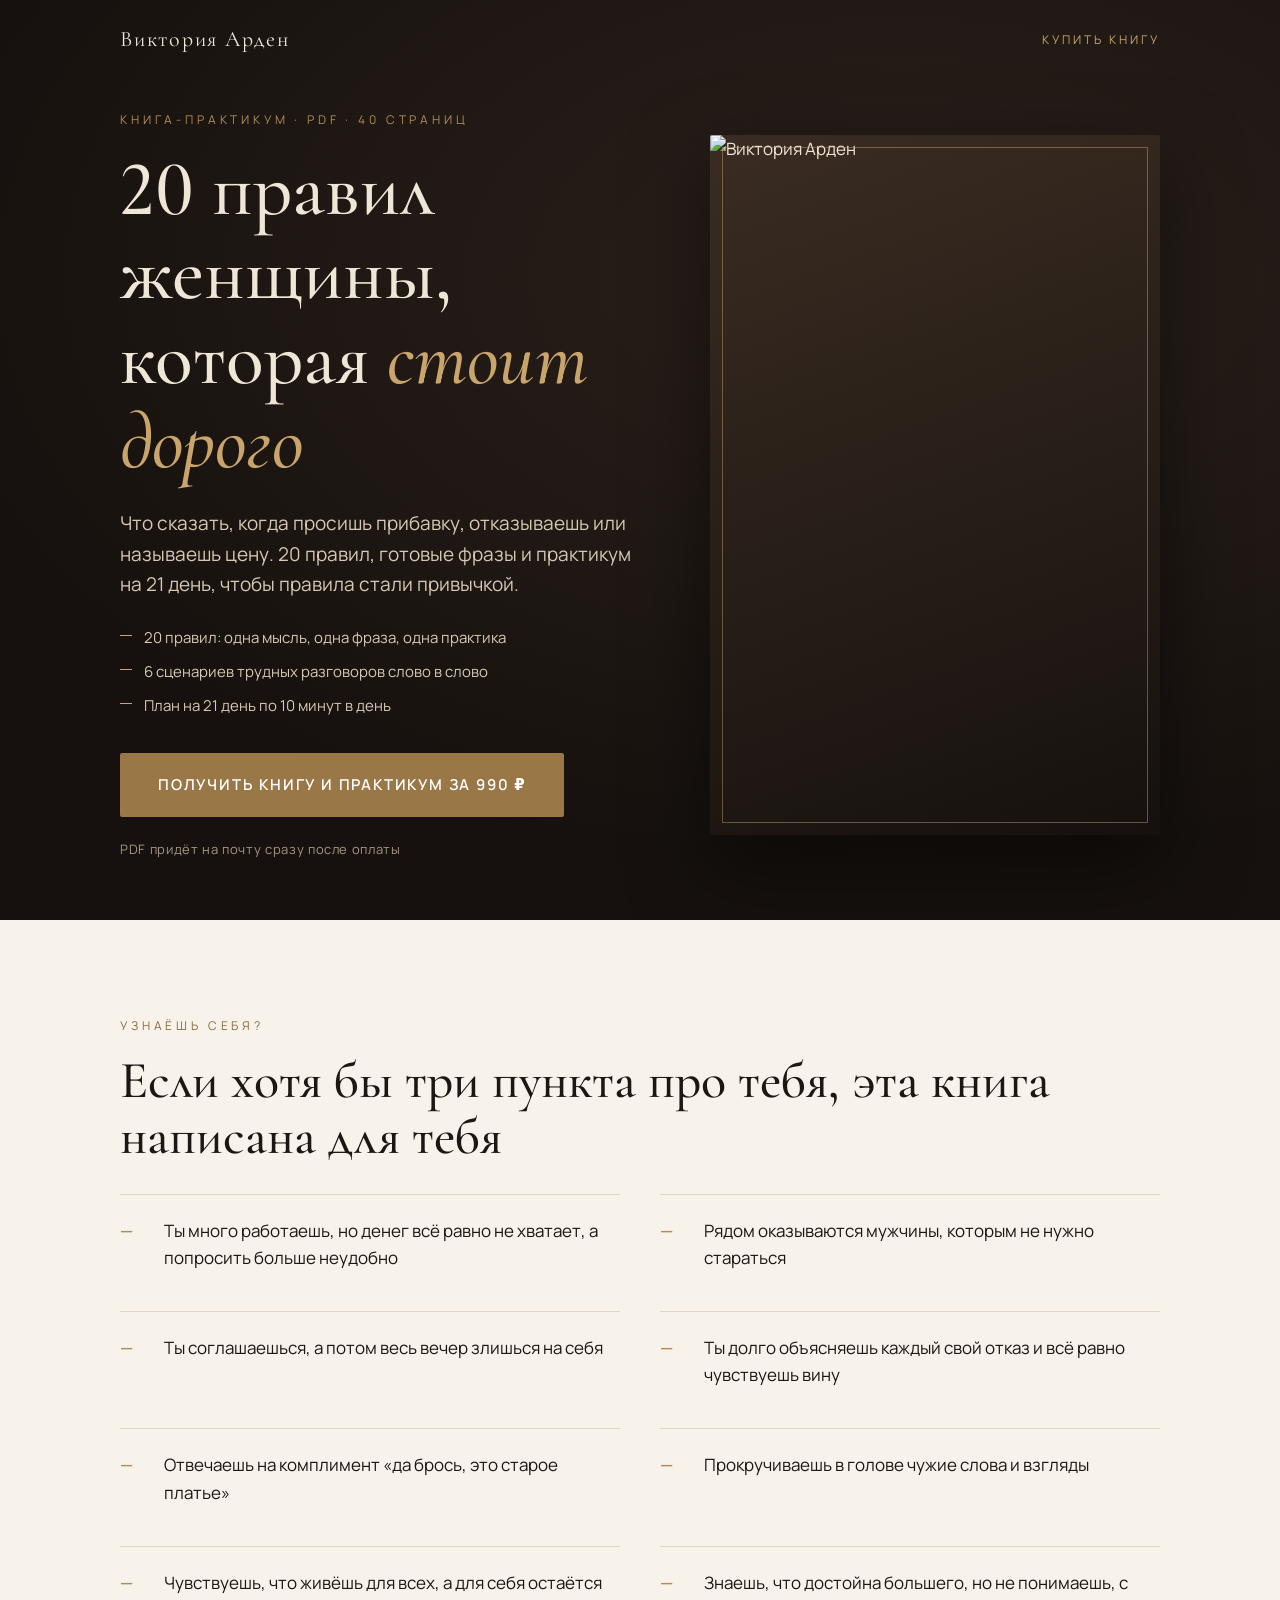
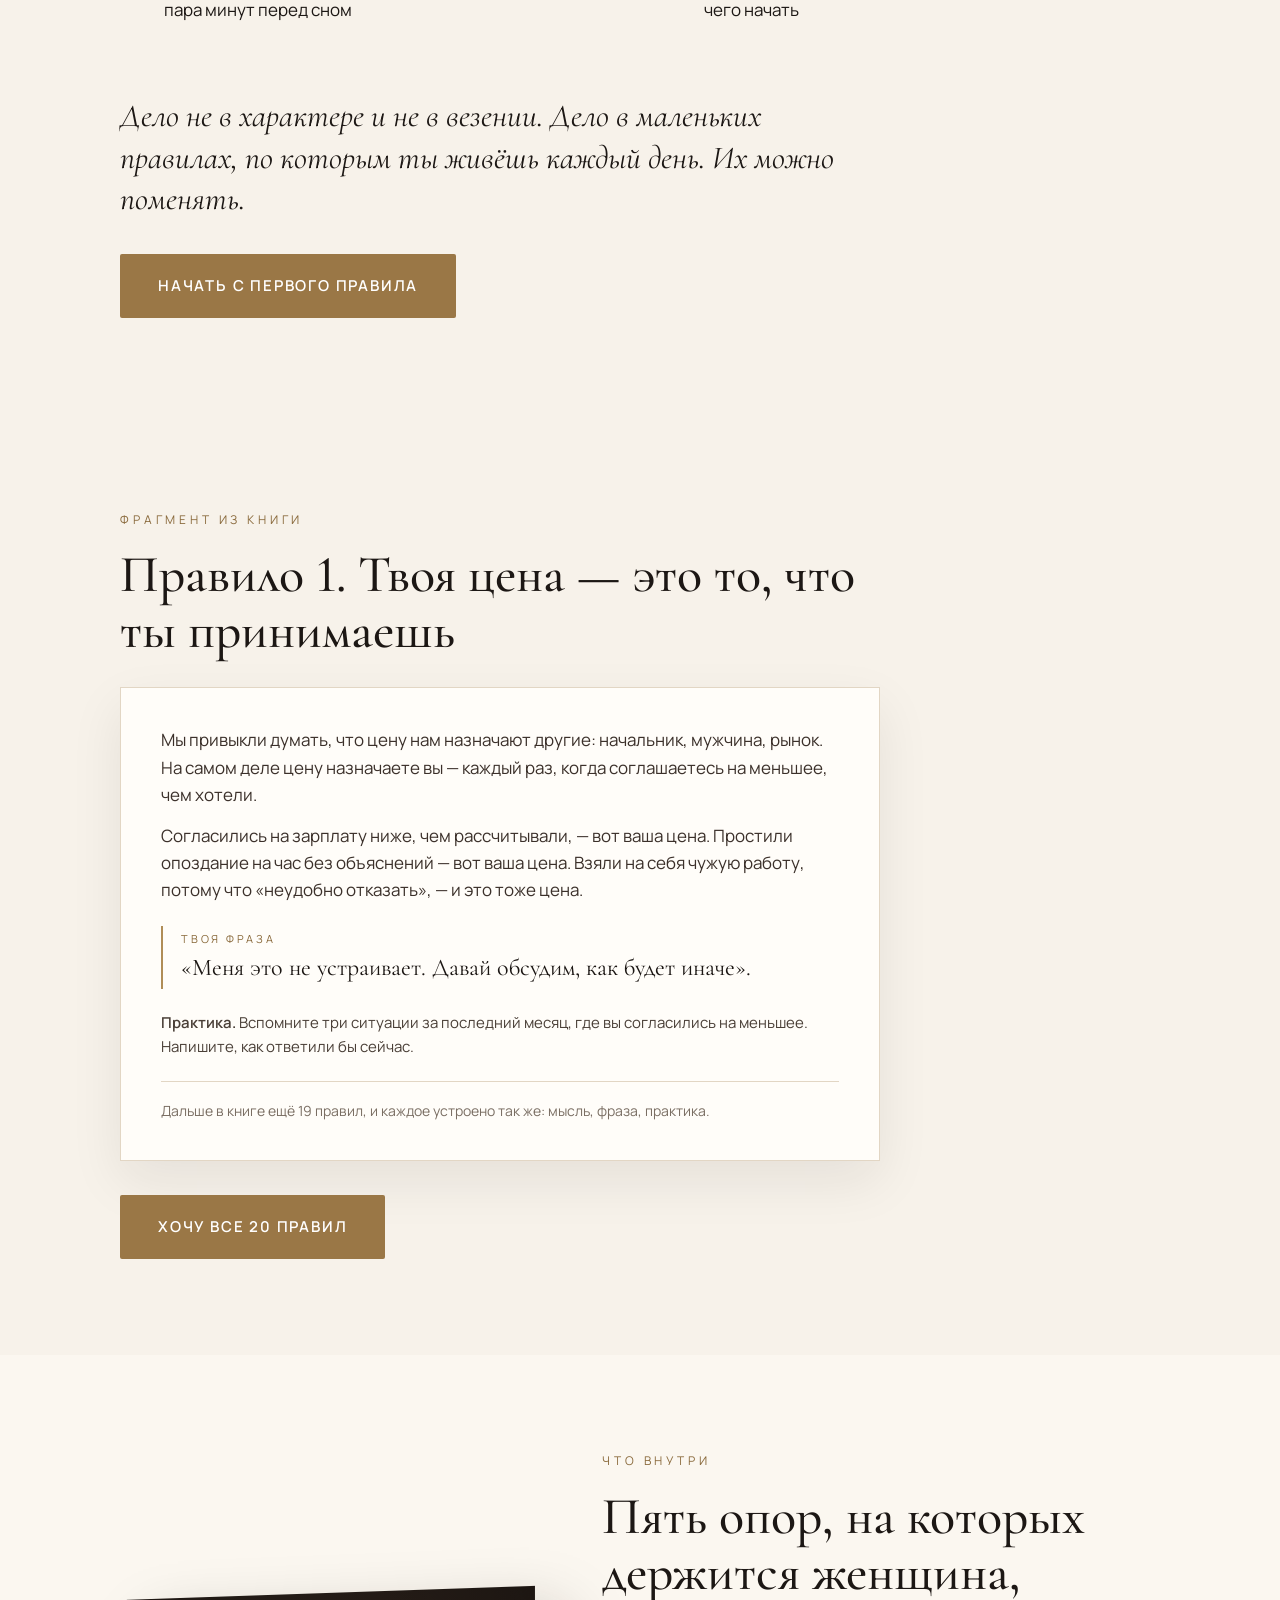
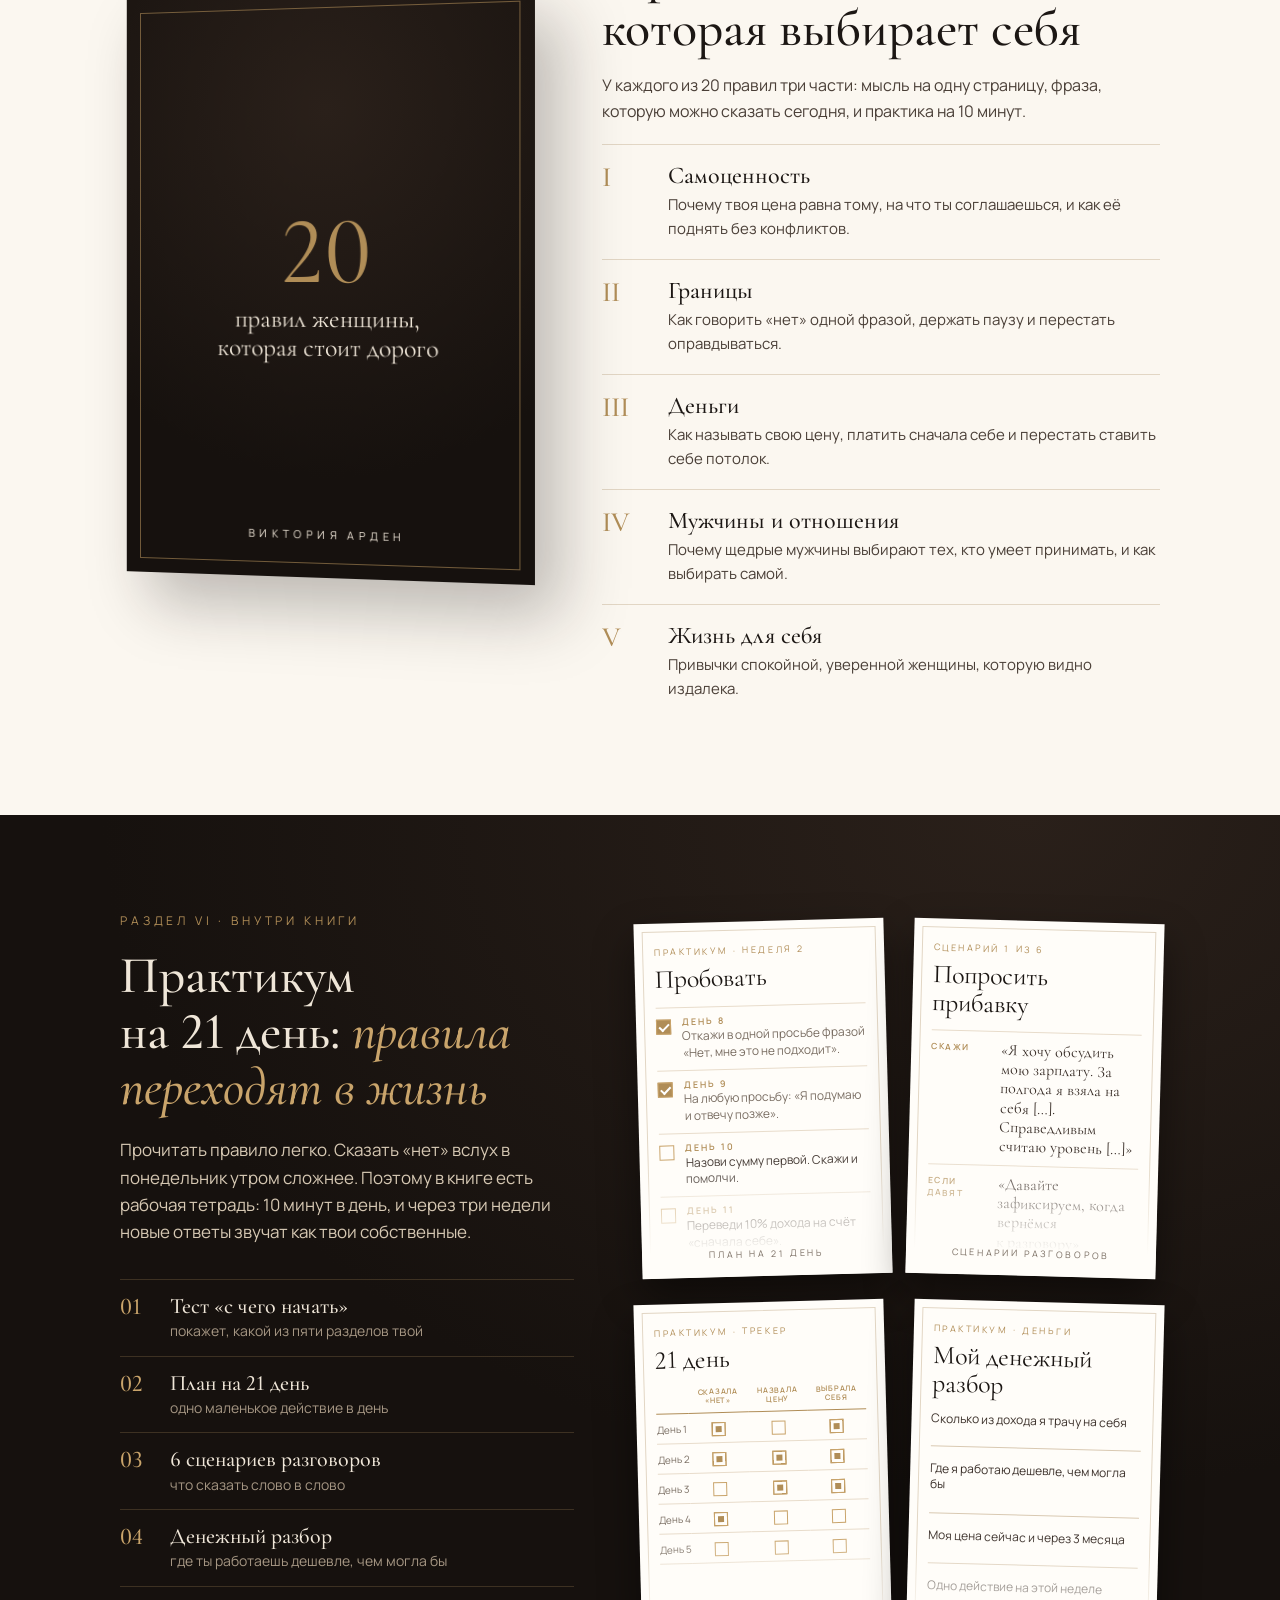
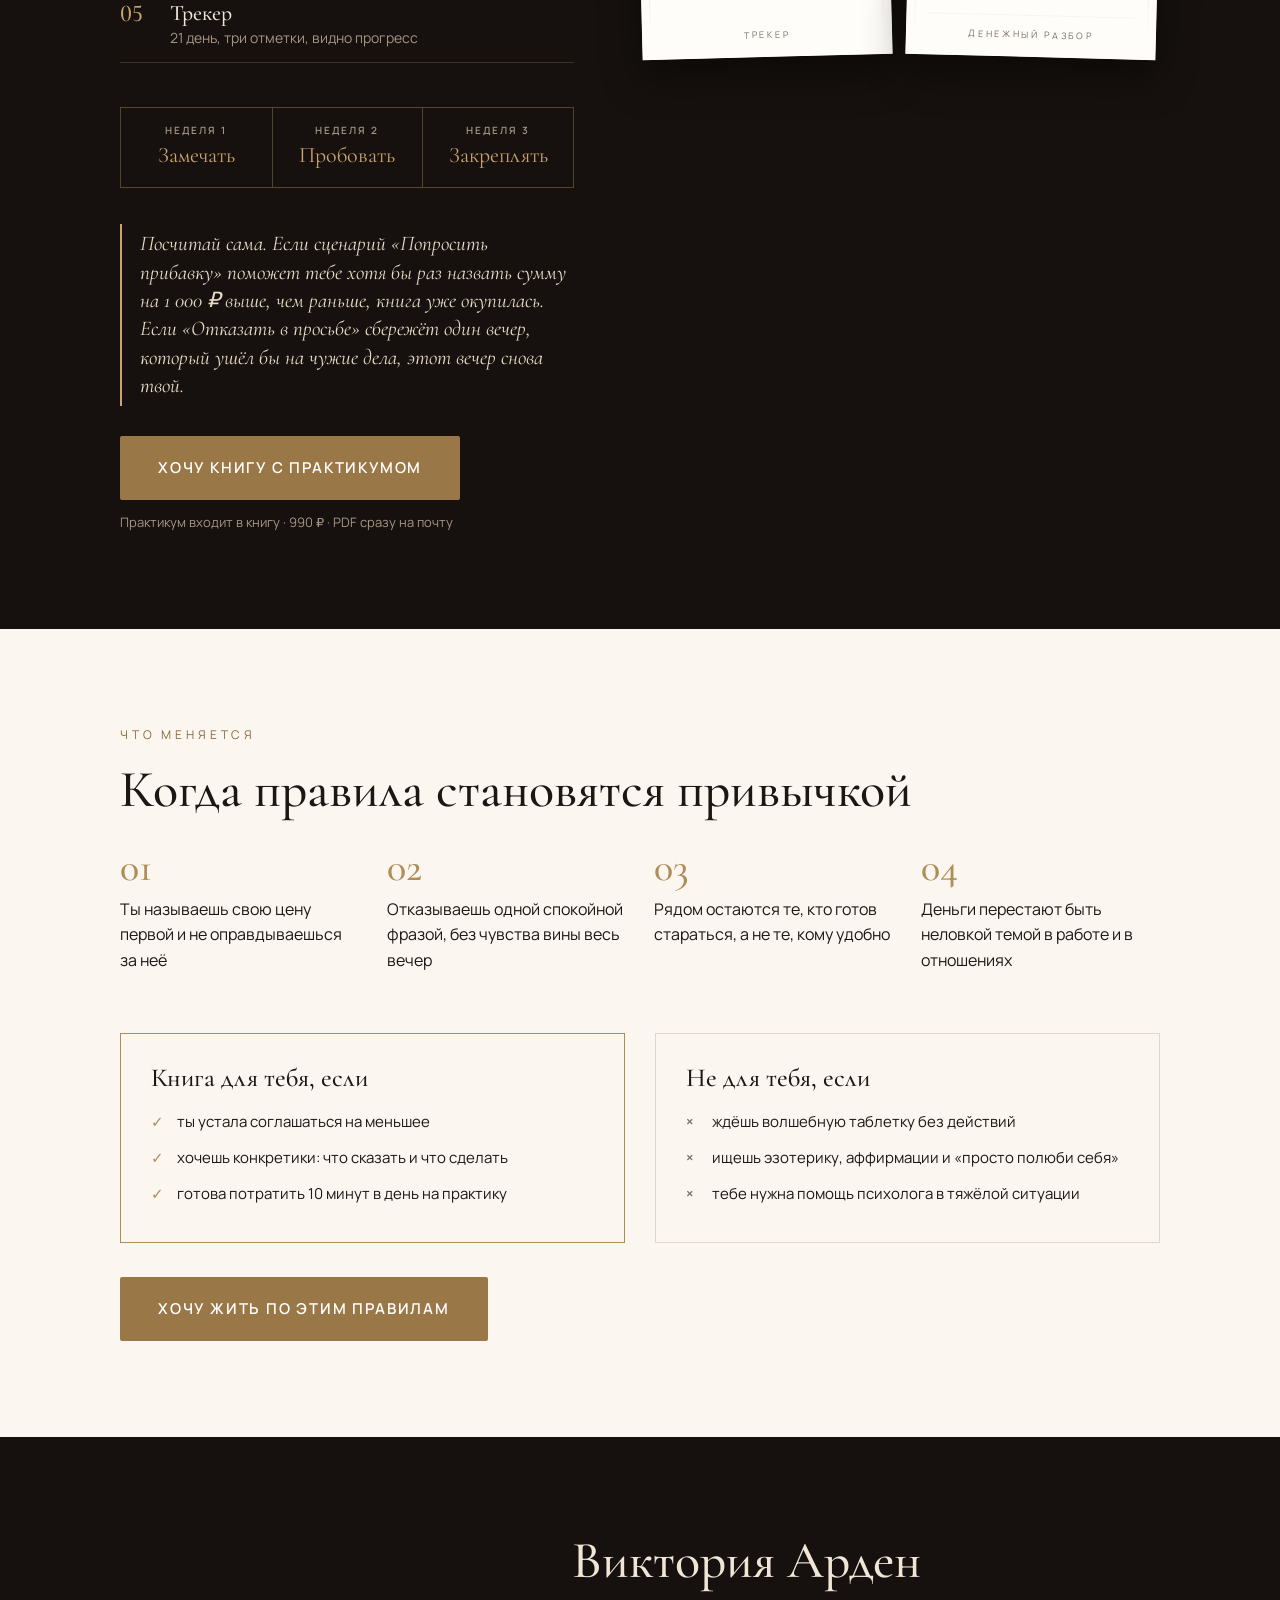
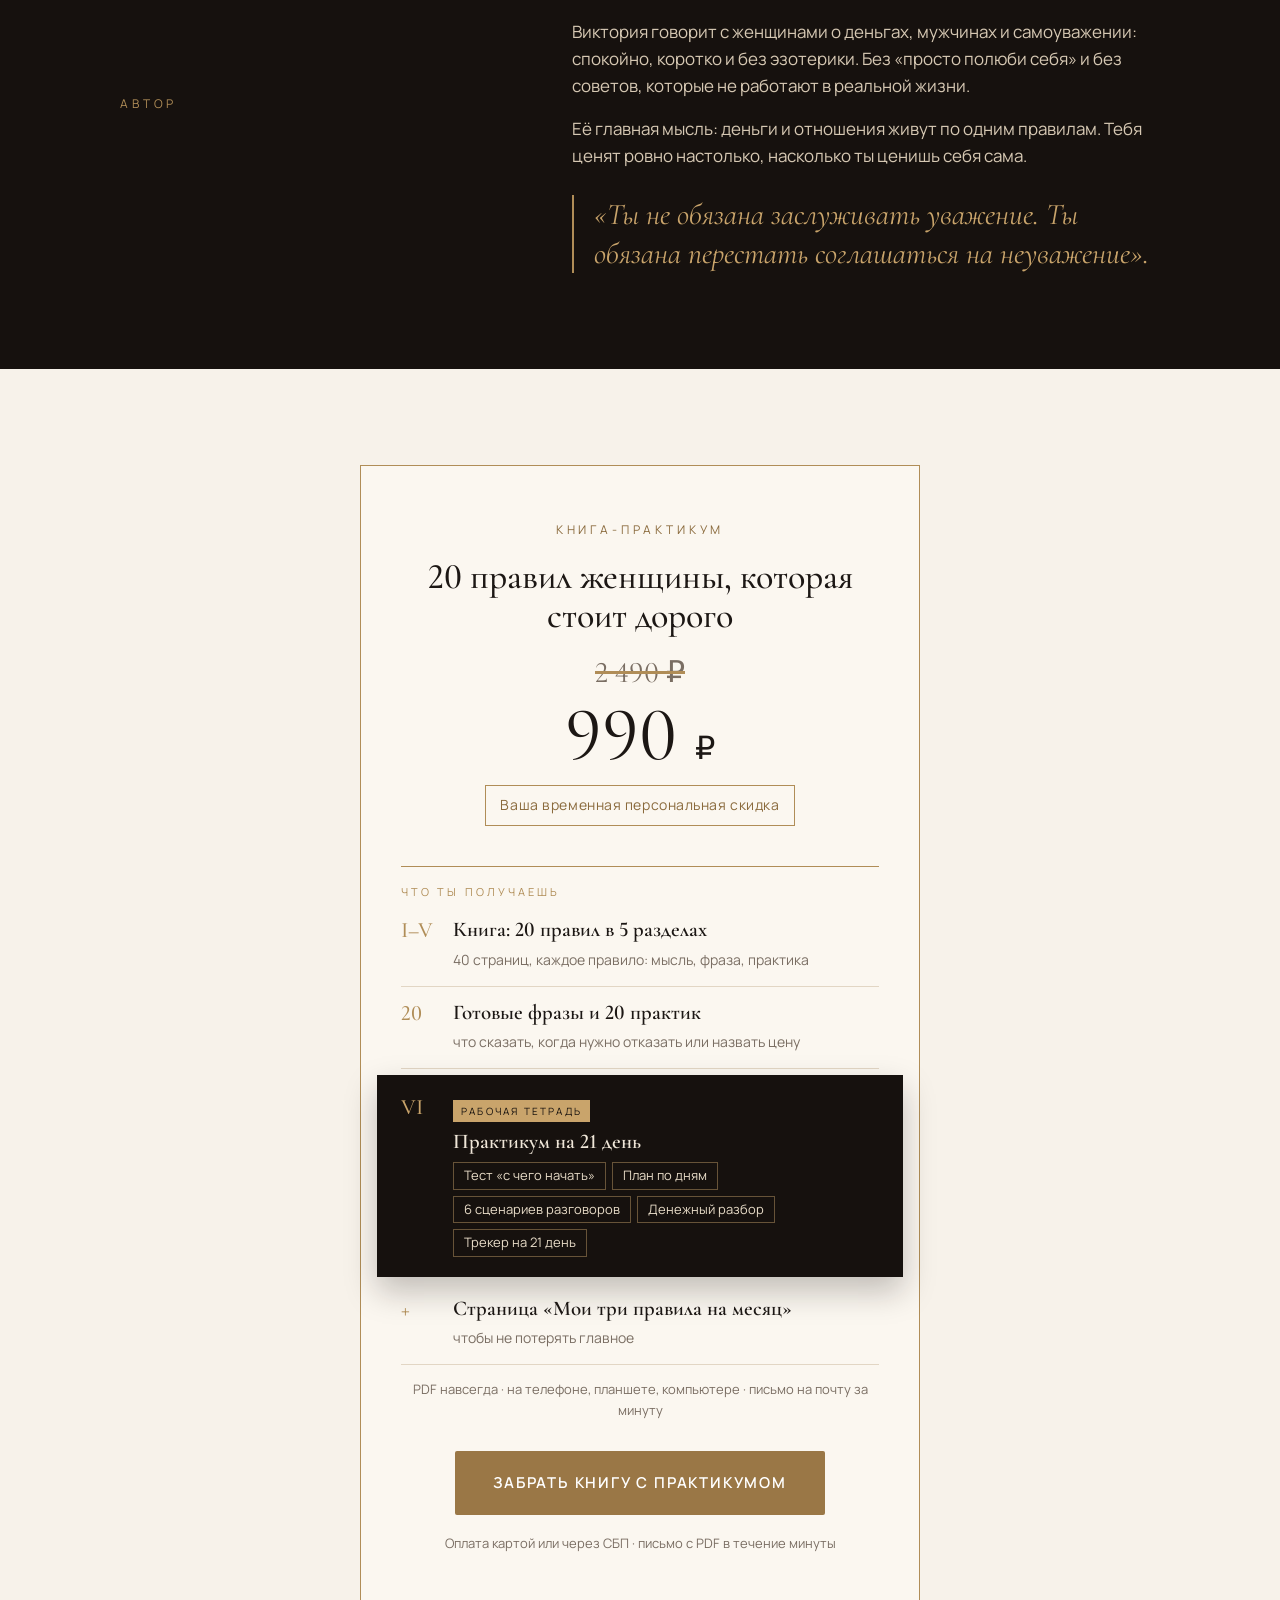
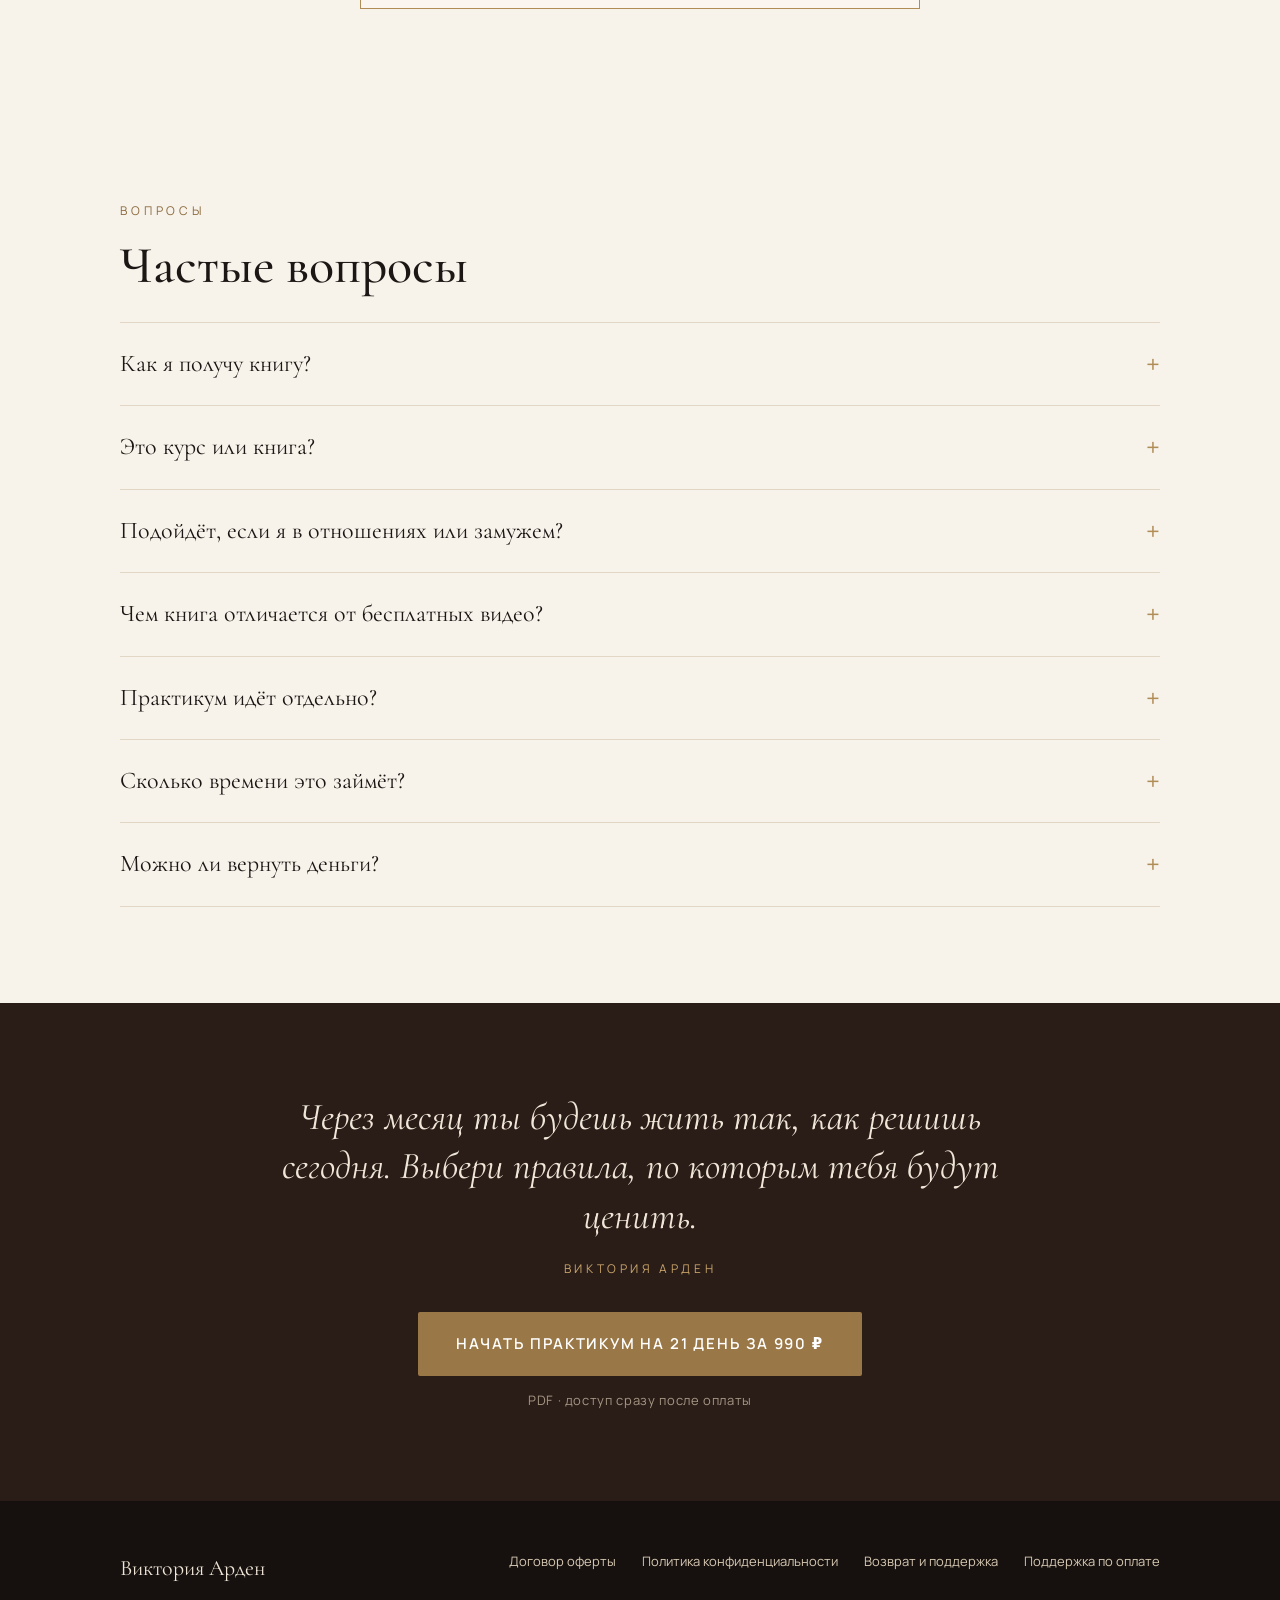
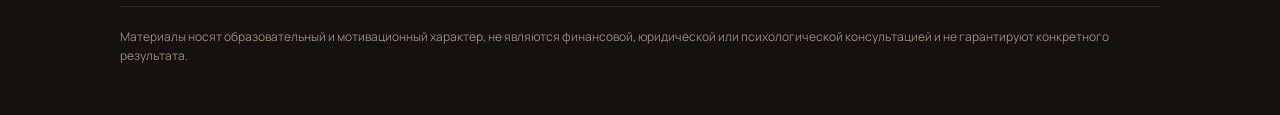
==== commit d4460ccd: "Подключить оплату lava.top к кнопкам покупки Co-Authored-By: Claude Opus 5.5 (1M context) <noreply@a" ====
--- a/index.html
+++ b/index.html
@@ -7,8 +7,8 @@
 <meta name="description" content="Книга-практикум Виктории Арден: 20 правил про деньги, мужчин и уважение к себе. PDF, доступ сразу после оплаты.">
 <meta property="og:title" content="20 правил женщины, которая стоит дорого">
 <meta property="og:description" content="Книга-практикум про деньги, мужчин и уважение к себе. 990&nbsp;₽ по стартовой цене, PDF навсегда.">
-<link rel="stylesheet" href="style.css?v=1790990797">
-<script src="config.js?v=1790990797"></script>
+<link rel="stylesheet" href="style.css?v=1790992092">
+<script src="config.js?v=1790992092"></script>
 </head>
 <body>
 
@@ -21,7 +21,7 @@
       <h1>20 правил женщины, которая <em>стоит дорого</em></h1>
       <p class="lead">Что сказать, когда просишь прибавку, отказываешь или называешь цену. 20 правил, готовые фразы и практикум на 21 день, чтобы правила стали привычкой.</p>
       <ul class="hero-pts"><li>20 правил: одна мысль, одна фраза, одна практика</li><li>6 сценариев трудных разговоров слово в слово</li><li>План на 21 день по 10 минут в день</li></ul>
-      <a class="btn hero-buy" href="#price">Получить книгу и практикум за 990&nbsp;₽</a>
+      <a class="btn hero-buy buy" href="#price">Получить книгу и практикум за 990&nbsp;₽</a>
       <div class="meta">PDF придёт на почту сразу после оплаты</div>
     </div>
     <div class="portrait">
@@ -237,7 +237,7 @@
   <div class="wrap">
     <p class="serif">Через месяц ты будешь жить так, как решишь сегодня. Выбери правила, по которым тебя будут ценить.</p>
     <div class="sig">Виктория Арден</div>
-    <a class="btn final-btn" href="#price">Начать практикум на 21 день за 990&nbsp;₽</a>
+    <a class="btn final-btn buy" href="#price">Начать практикум на 21 день за 990&nbsp;₽</a>
     <div class="fmeta">PDF · доступ сразу после оплаты</div>
   </div>
 </section>
@@ -250,7 +250,7 @@
   </div>
 </footer>
 
-<a class="stickybar" href="#price"><span>Книга + практикум <b>990&nbsp;₽</b> <s>2&nbsp;490&nbsp;₽</s></span><em>Забрать</em></a>
+<a class="stickybar buy" href="#price"><span>Книга + практикум <b>990&nbsp;₽</b> <s>2&nbsp;490&nbsp;₽</s></span><em>Забрать</em></a>
 <script>
 // точки под каруселью практикума
 (function(){
